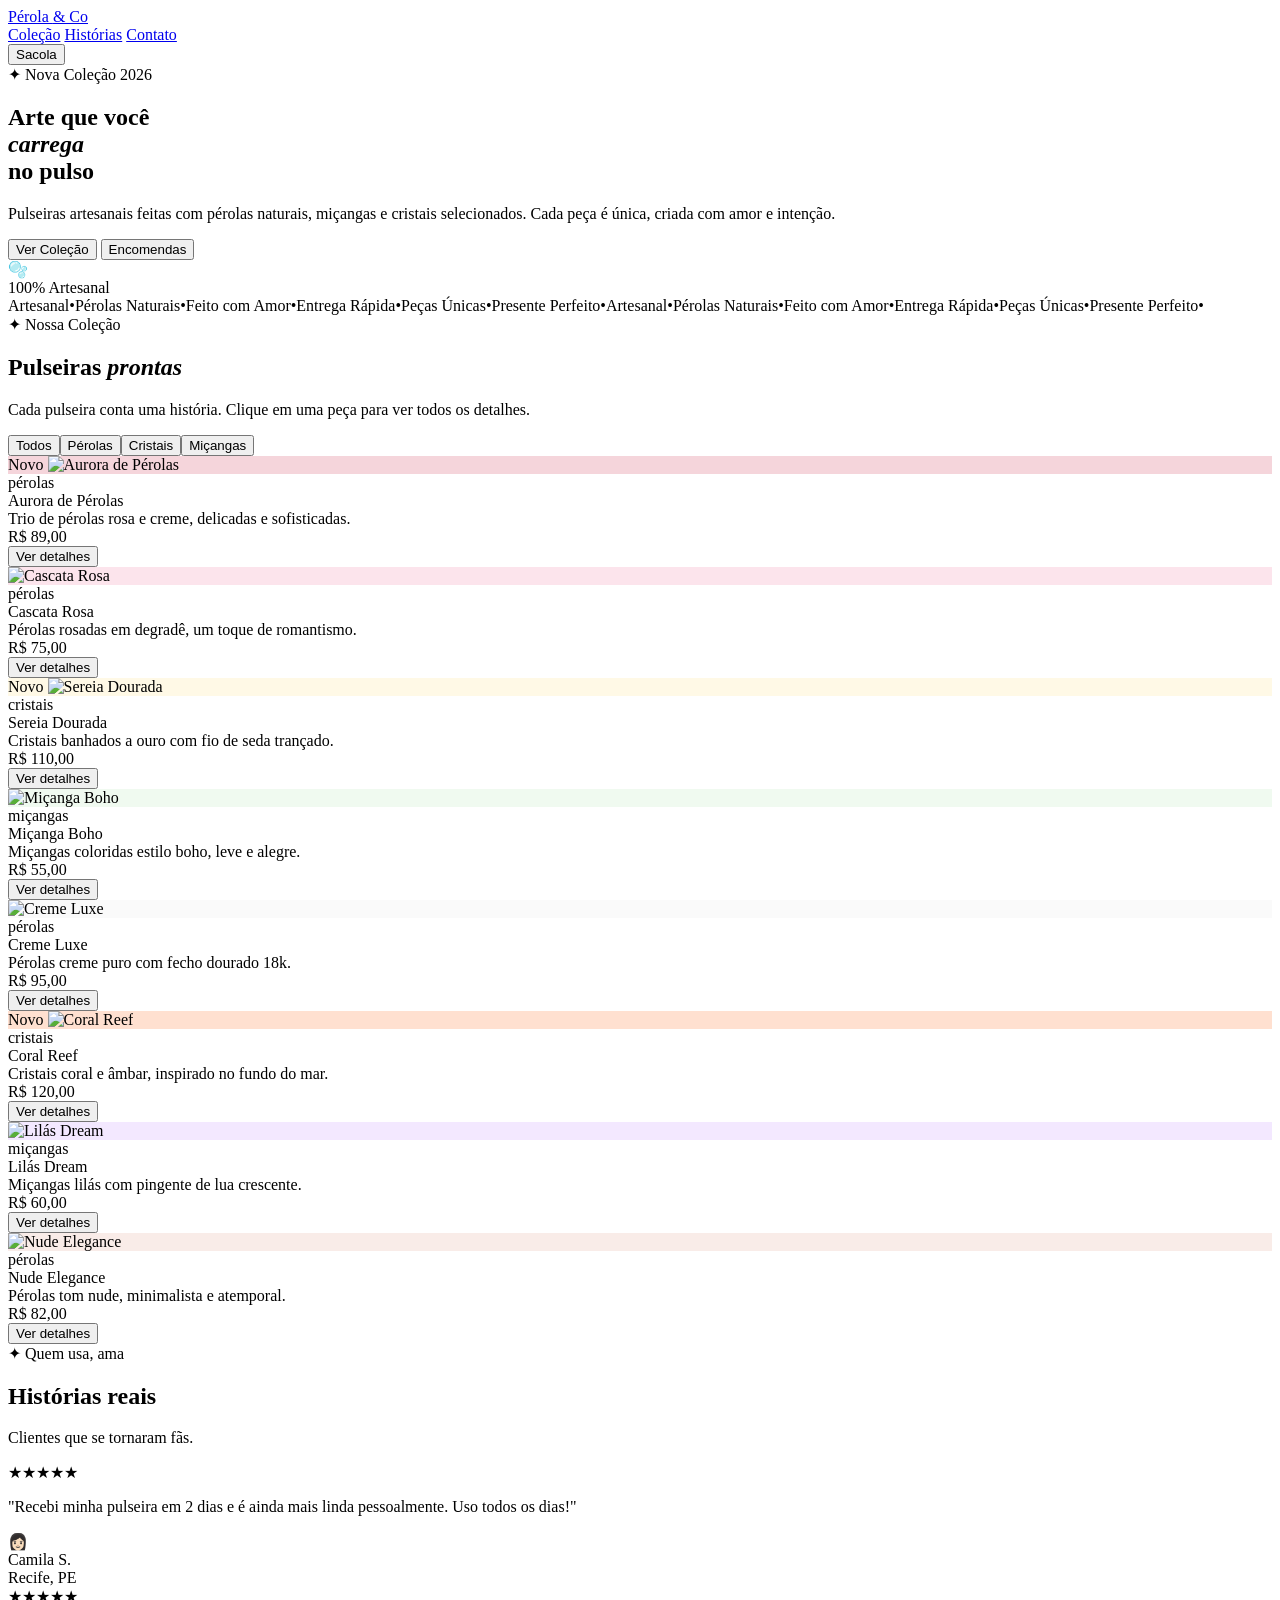
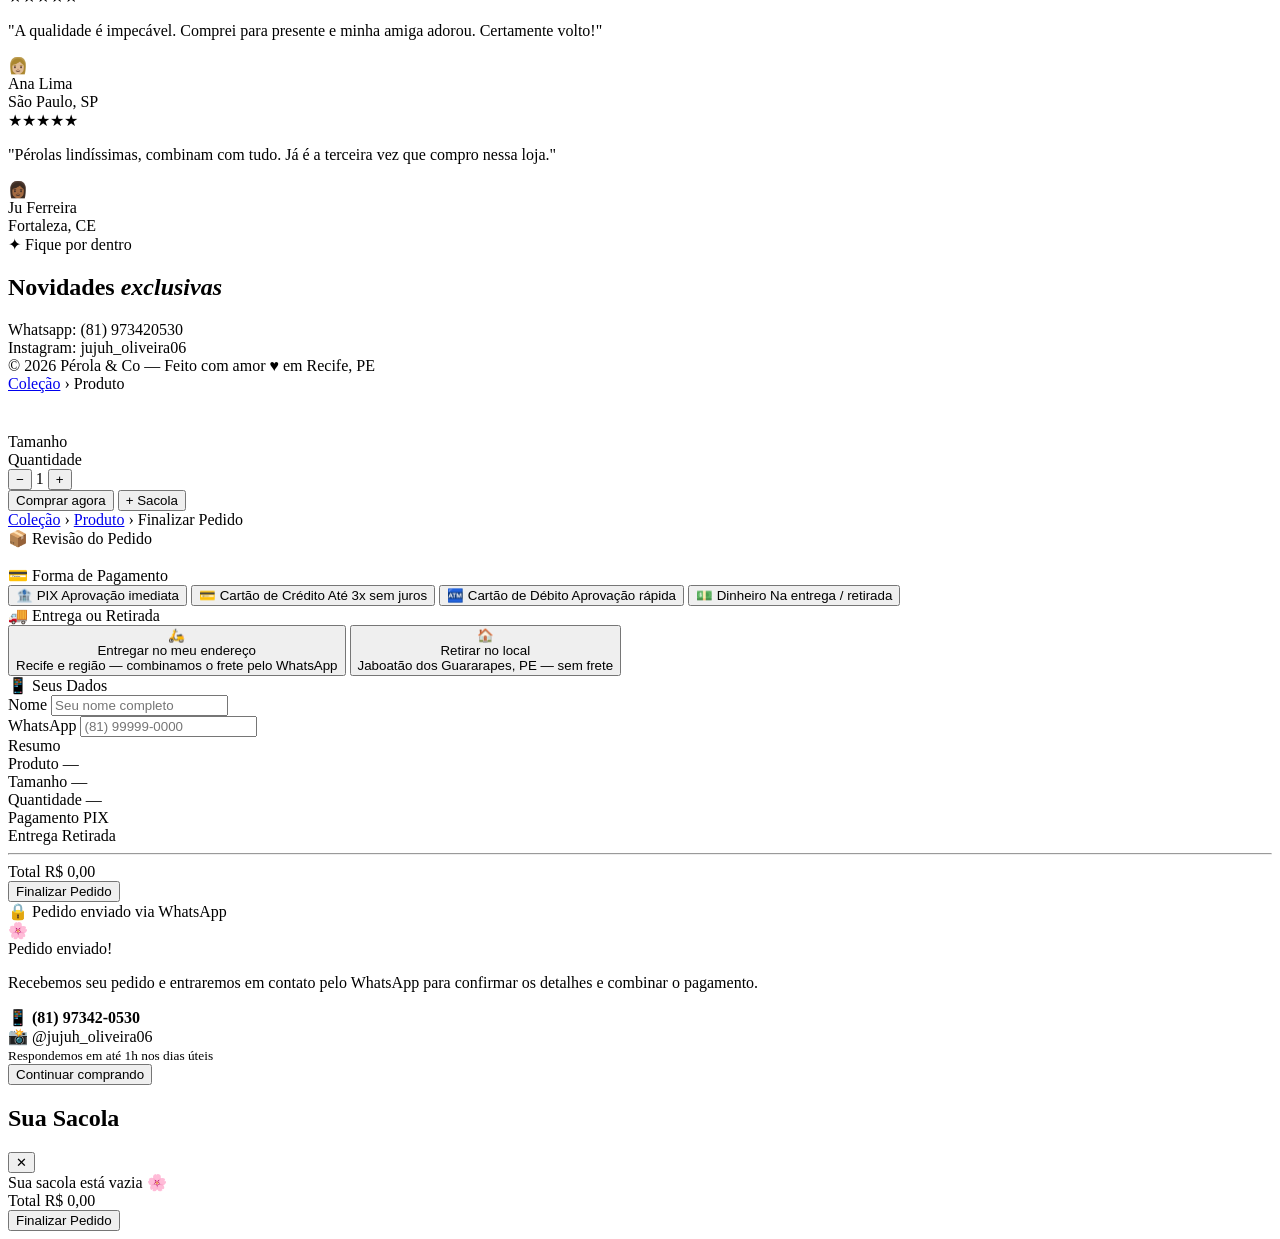
==== index.html @ 2c25b5c2 "adicioando" ====
<!DOCTYPE html>
<html lang="pt-BR">
<head>
<meta charset="UTF-8">
<meta name="viewport" content="width=device-width, initial-scale=1.0">
<title>Pérola & Co — Pulseiras Artesanais</title>
<link href="https://fonts.googleapis.com/css2?family=Cormorant+Garamond:ital,wght@0,300;0,400;0,600;1,300;1,400&family=DM+Sans:wght@300;400;500&display=swap" rel="stylesheet">
<link rel="stylesheet" href="style.css">
</head>
<body>
 
<div id="cursor"></div>
 
<!-- ── HEADER ── -->
<header id="header">
  <a class="logo" href="#" onclick="showPage('catalog')">Pérola <span>&amp; Co</span></a>
  <nav>
    <a href="#" onclick="showPage('catalog')">Coleção</a>
    <a href="#">Histórias</a>
    <a href="#">Contato</a>
  </nav>
  <button class="cart-btn" onclick="toggleCart()">
    Sacola
    <span class="cart-badge" id="cartBadge">0</span>
  </button>
</header>
 
<!-- ══════════════════════════════════════
     PÁGINA: CATÁLOGO
══════════════════════════════════════ -->
<div class="page active" id="page-catalog">
 
  <!-- HERO -->
  <section class="hero" id="inicio">
    <div class="hero-left">
      <div class="hero-tag">✦ Nova Coleção 2026</div>
      <h1>Arte que você<br><em>carrega</em><br>no pulso</h1>
      <p>Pulseiras artesanais feitas com pérolas naturais, miçangas e cristais selecionados. Cada peça é única, criada com amor e intenção.</p>
      <div class="hero-cta">
        <button class="btn-primary" onclick="scrollToSection('#produtos')">Ver Coleção</button>
        <button class="btn-ghost" onclick="scrollToSection('#contato')">Encomendas</button>
      </div>
    </div>
    <div class="hero-right">
      <div class="hero-pearl-visual">🫧</div>
      <div class="hero-badge">
        <span>100%</span>
        <span>Artesanal</span>
      </div>
    </div>
  </section>
 
  <!-- MARQUEE -->
  <div class="marquee-wrap">
    <div class="marquee" id="marqueeTrack"></div>
  </div>
 
  <!-- PRODUTOS -->
  <section id="produtos">
    <div class="section-label">✦ Nossa Coleção</div>
    <h2 class="section-title reveal">Pulseiras <em style="font-style:italic;color:var(--mauve)">prontas</em></h2>
    <p class="section-sub reveal">Cada pulseira conta uma história. Clique em uma peça para ver todos os detalhes.</p>
    <div class="filter-bar reveal" id="filterBar"></div>
    <div class="products-grid reveal" id="productsGrid"></div>
  </section>
 
  <!-- DEPOIMENTOS -->
  <section id="depoimentos">
    <div class="section-label">✦ Quem usa, ama</div>
    <h2 class="section-title reveal">Histórias reais</h2>
    <p class="section-sub reveal">Clientes que se tornaram fãs.</p>
    <div class="reviews-grid" id="reviewsGrid"></div>
  </section>
 
  <!-- CONTATO -->
  <section id="contato">
    <div class="section-label">✦ Fique por dentro</div>
    <h2 class="section-title">Novidades <em style="font-style:italic;color:var(--rose)">exclusivas</em></h2>
    <div class="section-label">Whatsapp: (81) 973420530</div>
    <div class="section-label">Instagram: jujuh_oliveira06</div>
  </section>
 
  <footer>
    © 2026 Pérola <span>&amp;</span> Co — Feito com amor <span>♥</span> em Recife, PE
  </footer>
 
</div><!-- /page-catalog -->
 
 
<!-- ══════════════════════════════════════
     PÁGINA: DETALHE DO PRODUTO
══════════════════════════════════════ -->
<div class="page" id="page-detail">
  <div class="detail-wrap">
 
    <div class="breadcrumb">
      <a href="#" onclick="showPage('catalog')">Coleção</a>
      <span>›</span>
      <span id="breadcrumbName">Produto</span>
    </div>
 
    <div class="detail-grid">
 
      <!-- Imagem -->
      <div class="detail-img-wrap">
        <span class="detail-tag-new" id="detailTagNew" style="display:none">Novo</span>
        <img id="detailImg" src="" alt="">
      </div>
 
      <!-- Informações -->
      <div class="detail-info">
        <div class="detail-category" id="detailCategory"></div>
        <h1 class="detail-name" id="detailName"></h1>
        <p class="detail-desc" id="detailDesc"></p>
        <div class="detail-price" id="detailPrice"></div>
 
        <div class="opt-label">Tamanho</div>
        <div class="size-options" id="sizeOptions"></div>
 
        <div class="opt-label">Quantidade</div>
        <div class="qty-wrap">
          <button class="qty-btn" onclick="changeQty(-1)">−</button>
          <span class="qty-val" id="qtyVal">1</span>
          <button class="qty-btn" onclick="changeQty(1)">+</button>
        </div>
 
        <div class="detail-cta">
          <button class="btn-primary" onclick="goToCheckout()">Comprar agora</button>
          <button class="btn-cart" onclick="addCurrentToCart()">+ Sacola</button>
        </div>
      </div>
 
    </div>
  </div>
</div><!-- /page-detail -->
 
 
<!-- ══════════════════════════════════════
     PÁGINA: CHECKOUT
══════════════════════════════════════ -->
<div class="page" id="page-checkout">
  <div class="checkout-wrap">
 
    <div class="breadcrumb">
      <a href="#" onclick="showPage('catalog')">Coleção</a>
      <span>›</span>
      <a href="#" onclick="showPage('detail')">Produto</a>
      <span>›</span>
      <span>Finalizar Pedido</span>
    </div>
 
    <div class="checkout-grid">
 
      <!-- ── Coluna principal ── -->
      <div>
 
        <!-- Revisão do pedido -->
        <div class="checkout-section">
          <div class="checkout-section-title">📦 Revisão do Pedido</div>
          <div class="review-product">
            <img class="review-img" id="checkoutImg" src="" alt="">
            <div class="review-details">
              <div class="review-name" id="checkoutName"></div>
              <div class="review-meta" id="checkoutMeta"></div>
            </div>
            <div class="review-price" id="checkoutPrice"></div>
          </div>
        </div>
 
        <!-- Forma de pagamento -->
        <div class="checkout-section">
          <div class="checkout-section-title">💳 Forma de Pagamento</div>
          <div class="payment-options">
            <button class="pay-btn selected" data-pay="pix" onclick="selectPay('pix')">
              <span class="pay-icon">🏦</span>
              <span class="pay-label">PIX</span>
              <span class="pay-sub">Aprovação imediata</span>
            </button>
            <button class="pay-btn" data-pay="cartao" onclick="selectPay('cartao')">
              <span class="pay-icon">💳</span>
              <span class="pay-label">Cartão de Crédito</span>
              <span class="pay-sub">Até 3x sem juros</span>
            </button>
            <button class="pay-btn" data-pay="debito" onclick="selectPay('debito')">
              <span class="pay-icon">🏧</span>
              <span class="pay-label">Cartão de Débito</span>
              <span class="pay-sub">Aprovação rápida</span>
            </button>
            <button class="pay-btn" data-pay="dinheiro" onclick="selectPay('dinheiro')">
              <span class="pay-icon">💵</span>
              <span class="pay-label">Dinheiro</span>
              <span class="pay-sub">Na entrega / retirada</span>
            </button>
          </div>
        </div>
 
        <!-- Entrega ou retirada -->
        <div class="checkout-section">
          <div class="checkout-section-title">🚚 Entrega ou Retirada</div>
          <div class="delivery-options">
            <button class="delivery-opt" data-delivery="entrega" onclick="selectDelivery('entrega')">
              <span class="delivery-icon">🛵</span>
              <div class="delivery-info">
                <div class="delivery-name">Entregar no meu endereço</div>
                <div class="delivery-sub">Recife e região — combinamos o frete pelo WhatsApp</div>
              </div>
            </button>
            <button class="delivery-opt selected" data-delivery="retirada" onclick="selectDelivery('retirada')">
              <span class="delivery-icon">🏠</span>
              <div class="delivery-info">
                <div class="delivery-name">Retirar no local</div>
                <div class="delivery-sub">Jaboatão dos Guararapes, PE — sem frete</div>
              </div>
            </button>
          </div>
 
          <!-- Campos de endereço (visíveis só quando entrega) -->
          <div id="deliveryFields" style="display:none; margin-top:24px">
            <div class="form-row">
              <div class="form-group">
                <label class="form-label">CEP</label>
                <input class="form-input" type="text" placeholder="00000-000" maxlength="9">
              </div>
              <div class="form-group">
                <label class="form-label">Bairro</label>
                <input class="form-input" type="text" placeholder="Seu bairro">
              </div>
            </div>
            <div class="form-group">
              <label class="form-label">Endereço</label>
              <input class="form-input" type="text" placeholder="Rua, número, complemento">
            </div>
          </div>
        </div>
 
        <!-- Dados pessoais -->
        <div class="checkout-section">
          <div class="checkout-section-title">📱 Seus Dados</div>
          <div class="form-row">
            <div class="form-group">
              <label class="form-label">Nome</label>
              <input class="form-input" type="text" placeholder="Seu nome completo">
            </div>
            <div class="form-group">
              <label class="form-label">WhatsApp</label>
              <input class="form-input" type="tel" placeholder="(81) 99999-0000">
            </div>
          </div>
        </div>
 
      </div><!-- /coluna principal -->
 
      <!-- ── Resumo lateral ── -->
      <div class="order-summary">
        <div class="summary-title">Resumo</div>
        <div class="summary-row">
          <span>Produto</span>
          <span id="summaryProduct">—</span>
        </div>
        <div class="summary-row">
          <span>Tamanho</span>
          <span id="summarySize">—</span>
        </div>
        <div class="summary-row">
          <span>Quantidade</span>
          <span id="summaryQty">—</span>
        </div>
        <div class="summary-row">
          <span>Pagamento</span>
          <span id="summaryPay">PIX</span>
        </div>
        <div class="summary-row">
          <span>Entrega</span>
          <span id="summaryDelivery">Retirada</span>
        </div>
        <hr class="summary-divider">
        <div class="summary-total-row">
          <span class="summary-total-label">Total</span>
          <span class="summary-total-val" id="summaryTotal">R$ 0,00</span>
        </div>
        <button class="checkout-finish-btn" onclick="finishOrder()">Finalizar Pedido</button>
        <div class="security-note">🔒 Pedido enviado via WhatsApp</div>
      </div>
 
    </div>
  </div>
</div><!-- /page-checkout -->
 
 
<!-- ══════════════════════════════════════
     PÁGINA: CONFIRMAÇÃO
══════════════════════════════════════ -->
<div class="page" id="page-confirm">
  <div class="confirm-wrap">
    <div class="confirm-card">
      <div class="confirm-icon">🌸</div>
      <div class="confirm-title">Pedido enviado!</div>
      <p class="confirm-sub">Recebemos seu pedido e entraremos em contato pelo WhatsApp para confirmar os detalhes e combinar o pagamento.</p>
      <div class="confirm-contact">
        📱 <strong>(81) 97342-0530</strong><br>
        📸 @jujuh_oliveira06<br>
        <small style="color:var(--mauve)">Respondemos em até 1h nos dias úteis</small>
      </div>
      <button class="btn-primary" onclick="showPage('catalog')">Continuar comprando</button>
    </div>
  </div>
</div><!-- /page-confirm -->
 
 
<!-- ── CART SIDEBAR ── -->
<div class="cart-overlay" id="cartOverlay" onclick="toggleCart()"></div>
<div class="cart-panel" id="cartPanel">
  <div class="cart-header">
    <h2>Sua Sacola</h2>
    <button class="cart-close" onclick="toggleCart()">✕</button>
  </div>
  <div class="cart-items" id="cartItems">
    <div class="cart-empty" id="cartEmpty">Sua sacola está vazia 🌸</div>
  </div>
  <div class="cart-footer">
    <div class="cart-total">
      <span>Total</span>
      <span class="cart-total-val" id="cartTotal">R$ 0,00</span>
    </div>
    <button class="checkout-btn-cart" onclick="cartToCheckout()">Finalizar Pedido</button>
  </div>
</div>
 
<!-- TOAST -->
<div class="toast" id="toast"></div>
 
<script src="script.js"></script>
</body>
</html>
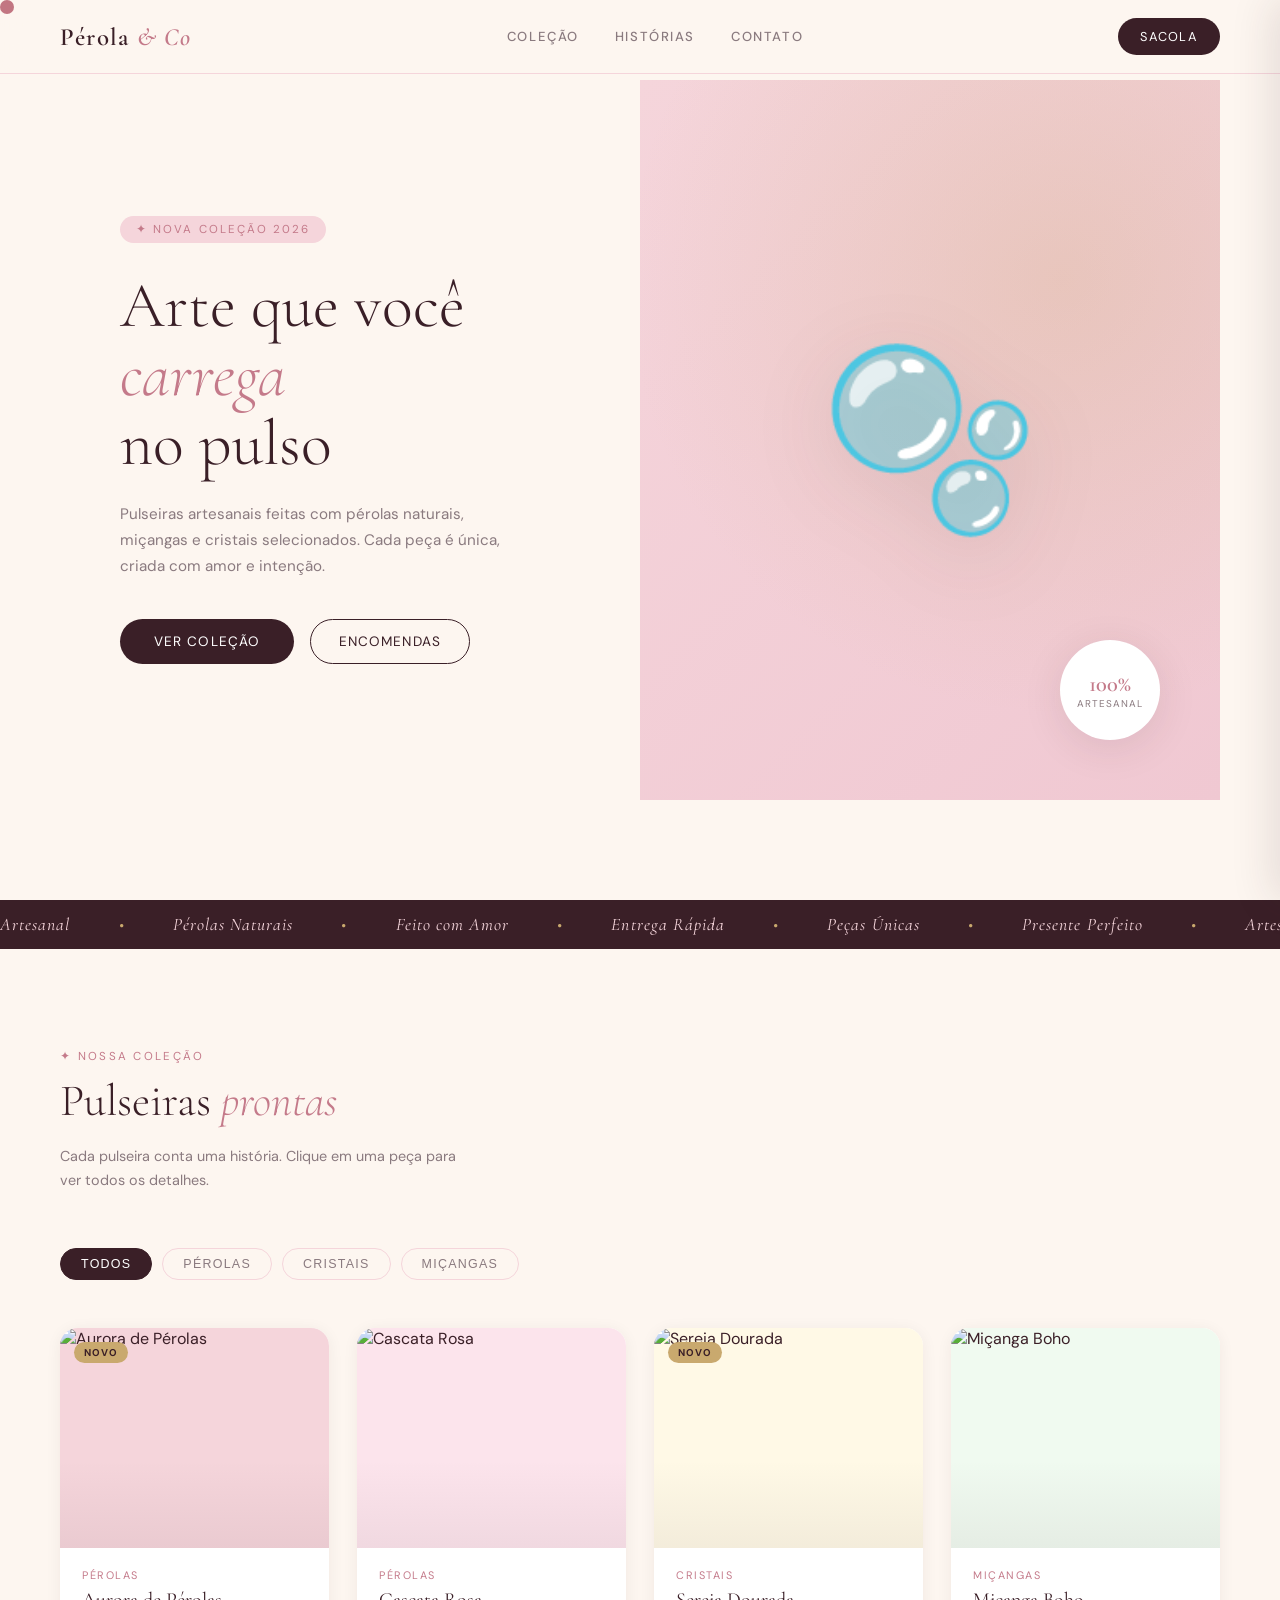
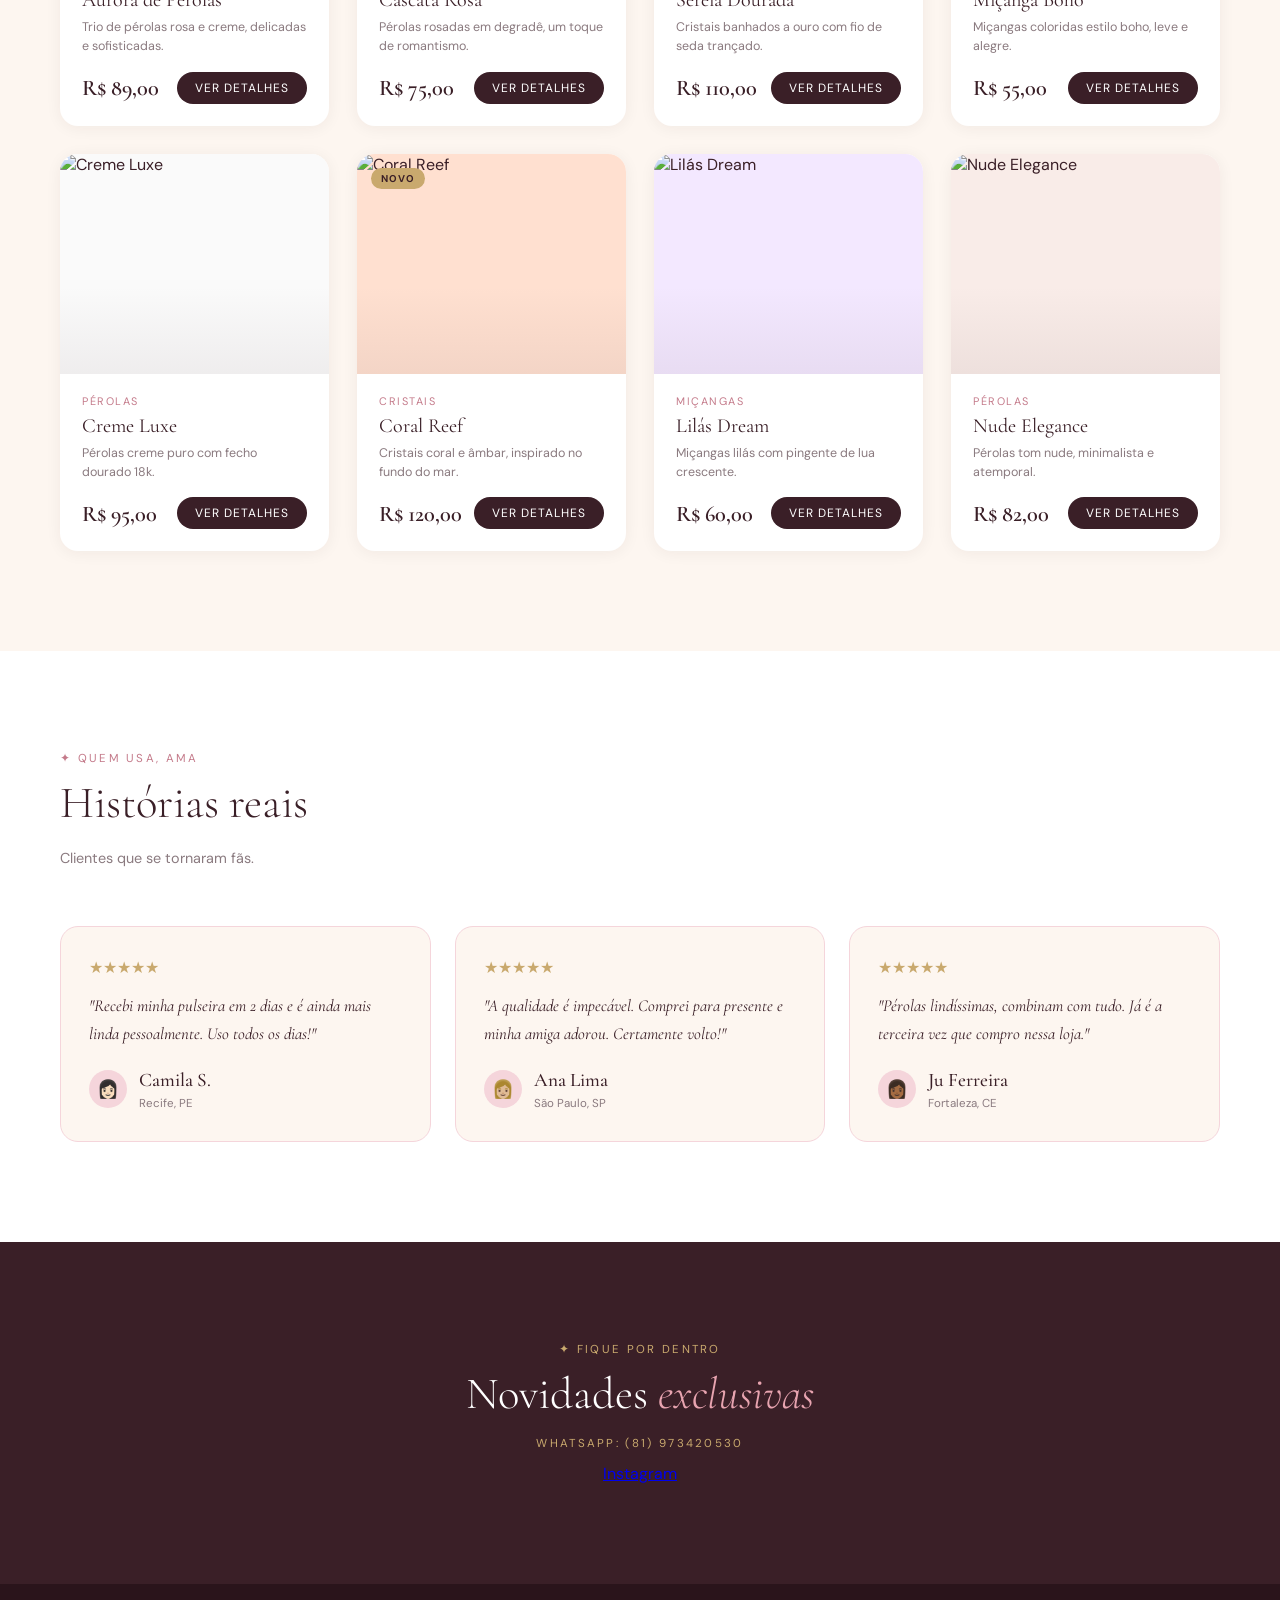
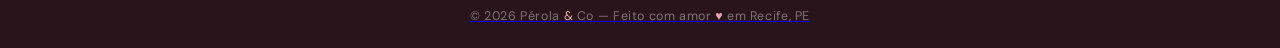
==== commit b6771c52: "adicionando.insta" ====
--- a/index.html
+++ b/index.html
@@ -11,7 +11,6 @@
  
 <div id="cursor"></div>
  
-<!-- ── HEADER ── -->
 <header id="header">
   <a class="logo" href="#" onclick="showPage('catalog')">Pérola <span>&amp; Co</span></a>
   <nav>
@@ -77,7 +76,8 @@
     <div class="section-label">✦ Fique por dentro</div>
     <h2 class="section-title">Novidades <em style="font-style:italic;color:var(--rose)">exclusivas</em></h2>
     <div class="section-label">Whatsapp: (81) 973420530</div>
-    <div class="section-label">Instagram: jujuh_oliveira06</div>
+    <a href="https://instagram.com/jujuh_oliveira06" target="_blank">
+      Instagram
   </section>
  
   <footer>
--- a/style.css
+++ b/style.css
@@ -0,0 +1,1139 @@
+/* ══════════════════════════════════════
+   PÉROLA & CO — style.css
+   Inclui: reset, variáveis, header, hero,
+   catálogo, detalhe, checkout, confirmação,
+   carrinho, toast, reveal, responsivo.
+══════════════════════════════════════ */
+ 
+/* ── RESET & VARIÁVEIS ── */
+*, *::before, *::after {
+  box-sizing: border-box;
+  margin: 0;
+  padding: 0;
+}
+ 
+:root {
+  --rose:   #e8a4b0;
+  --blush:  #f5d5db;
+  --cream:  #fdf6f0;
+  --mauve:  #c47a8a;
+  --deep:   #3a1f27;
+  --gold:   #c9a96e;
+  --white:  #fff;
+  --gray:   #8a7a7f;
+  --shadow: 0 8px 40px rgba(58,31,39,.10);
+  --r:      18px;
+}
+ 
+html { scroll-behavior: smooth; }
+ 
+body {
+  font-family: 'DM Sans', sans-serif;
+  background: var(--cream);
+  color: var(--deep);
+  overflow-x: hidden;
+  cursor: none;
+}
+ 
+/* ── CURSOR ── */
+#cursor {
+  width: 14px;
+  height: 14px;
+  border-radius: 50%;
+  background: var(--mauve);
+  position: fixed;
+  top: 0; left: 0;
+  pointer-events: none;
+  z-index: 9999;
+  transition: transform .15s ease, background .2s;
+  mix-blend-mode: multiply;
+}
+#cursor.big { transform: scale(3.5); background: var(--rose); }
+ 
+ 
+/* ════════════════════════════════
+   HEADER / NAV
+════════════════════════════════ */
+header {
+  position: fixed;
+  top: 0; left: 0; right: 0;
+  z-index: 100;
+  display: flex;
+  align-items: center;
+  justify-content: space-between;
+  padding: 18px 60px;
+  background: rgba(253,246,240,.88);
+  backdrop-filter: blur(14px);
+  border-bottom: 1px solid var(--blush);
+  transition: box-shadow .3s;
+}
+header.scrolled { box-shadow: var(--shadow); }
+ 
+.logo {
+  font-family: 'Cormorant Garamond', serif;
+  font-size: 1.55rem;
+  font-weight: 600;
+  letter-spacing: .05em;
+  color: var(--deep);
+  text-decoration: none;
+  cursor: none;
+}
+.logo span { color: var(--mauve); font-style: italic; }
+ 
+nav { display: flex; gap: 36px; }
+nav a {
+  text-decoration: none;
+  font-size: .82rem;
+  font-weight: 500;
+  letter-spacing: .12em;
+  text-transform: uppercase;
+  color: var(--gray);
+  transition: color .2s;
+  cursor: none;
+}
+nav a:hover { color: var(--mauve); }
+ 
+.cart-btn {
+  position: relative;
+  background: var(--deep);
+  color: var(--white);
+  border: none;
+  padding: 10px 22px;
+  border-radius: 50px;
+  font-family: 'DM Sans', sans-serif;
+  font-size: .8rem;
+  letter-spacing: .1em;
+  text-transform: uppercase;
+  cursor: none;
+  transition: background .2s, transform .15s;
+}
+.cart-btn:hover { background: var(--mauve); transform: translateY(-1px); }
+ 
+.cart-badge {
+  position: absolute;
+  top: -6px; right: -6px;
+  background: var(--gold);
+  color: var(--deep);
+  font-size: .65rem;
+  font-weight: 700;
+  width: 18px; height: 18px;
+  border-radius: 50%;
+  display: none;
+  align-items: center;
+  justify-content: center;
+}
+ 
+ 
+/* ════════════════════════════════
+   SISTEMA DE PÁGINAS
+════════════════════════════════ */
+.page { display: none; animation: fadeInPage .4s ease; }
+.page.active { display: block; }
+ 
+@keyframes fadeInPage {
+  from { opacity: 0; transform: translateY(16px); }
+  to   { opacity: 1; transform: none; }
+}
+ 
+ 
+/* ════════════════════════════════
+   UTILITÁRIOS COMUNS
+════════════════════════════════ */
+section { padding: 100px 60px; }
+ 
+.section-label {
+  font-size: .72rem;
+  letter-spacing: .2em;
+  text-transform: uppercase;
+  color: var(--mauve);
+  margin-bottom: 12px;
+}
+.section-title {
+  font-family: 'Cormorant Garamond', serif;
+  font-size: clamp(2rem, 3.5vw, 3rem);
+  font-weight: 300;
+  line-height: 1.15;
+  color: var(--deep);
+  margin-bottom: 16px;
+}
+.section-sub {
+  font-size: .9rem;
+  color: var(--gray);
+  line-height: 1.7;
+  max-width: 420px;
+  margin-bottom: 56px;
+}
+ 
+.btn-primary {
+  background: var(--deep);
+  color: var(--white);
+  border: none;
+  padding: 14px 34px;
+  border-radius: 50px;
+  font-family: 'DM Sans', sans-serif;
+  font-size: .85rem;
+  letter-spacing: .08em;
+  text-transform: uppercase;
+  cursor: none;
+  transition: background .2s, transform .15s;
+}
+.btn-primary:hover { background: var(--mauve); transform: translateY(-2px); }
+ 
+.btn-ghost {
+  background: transparent;
+  color: var(--deep);
+  border: 1.5px solid var(--deep);
+  padding: 13px 28px;
+  border-radius: 50px;
+  font-family: 'DM Sans', sans-serif;
+  font-size: .85rem;
+  letter-spacing: .08em;
+  text-transform: uppercase;
+  cursor: none;
+  transition: border-color .2s, color .2s, transform .15s;
+}
+.btn-ghost:hover { border-color: var(--mauve); color: var(--mauve); transform: translateY(-2px); }
+ 
+.breadcrumb {
+  display: flex;
+  align-items: center;
+  gap: 8px;
+  margin-bottom: 40px;
+  font-size: .78rem;
+  color: var(--gray);
+}
+.breadcrumb a {
+  color: var(--mauve);
+  text-decoration: none;
+  cursor: none;
+}
+.breadcrumb a:hover { text-decoration: underline; }
+ 
+ 
+/* ════════════════════════════════
+   HERO
+════════════════════════════════ */
+.hero {
+  min-height: 100vh;
+  display: grid;
+  grid-template-columns: 1fr 1fr;
+  padding-top: 80px;
+}
+.hero-left {
+  display: flex;
+  flex-direction: column;
+  justify-content: center;
+  padding: 80px 60px;
+}
+.hero-tag {
+  display: inline-block;
+  font-size: .72rem;
+  letter-spacing: .18em;
+  text-transform: uppercase;
+  color: var(--mauve);
+  background: var(--blush);
+  padding: 6px 16px;
+  border-radius: 50px;
+  margin-bottom: 28px;
+  width: fit-content;
+}
+.hero h1 {
+  font-family: 'Cormorant Garamond', serif;
+  font-size: clamp(2.8rem, 5vw, 4.8rem);
+  font-weight: 300;
+  line-height: 1.08;
+  color: var(--deep);
+  margin-bottom: 24px;
+}
+.hero h1 em { font-style: italic; color: var(--mauve); }
+.hero p {
+  font-size: .95rem;
+  line-height: 1.7;
+  color: var(--gray);
+  max-width: 380px;
+  margin-bottom: 40px;
+}
+.hero-cta { display: flex; gap: 16px; align-items: center; }
+ 
+.hero-right {
+  background: linear-gradient(135deg, var(--blush) 0%, #f0c8d2 100%);
+  display: flex;
+  align-items: center;
+  justify-content: center;
+  position: relative;
+  overflow: hidden;
+}
+.hero-right::before {
+  content: '';
+  position: absolute; inset: -40px;
+  background: radial-gradient(circle at 70% 30%, rgba(201,169,110,.25) 0%, transparent 60%);
+}
+.hero-pearl-visual {
+  font-size: 11rem;
+  animation: floatPearl 4s ease-in-out infinite;
+  filter: drop-shadow(0 20px 40px rgba(58,31,39,.15));
+  z-index: 1;
+}
+@keyframes floatPearl {
+  0%, 100% { transform: translateY(0) rotate(-3deg); }
+  50%       { transform: translateY(-18px) rotate(3deg); }
+}
+.hero-badge {
+  position: absolute;
+  bottom: 60px; right: 60px;
+  background: var(--white);
+  border-radius: 50%;
+  width: 100px; height: 100px;
+  display: flex;
+  flex-direction: column;
+  align-items: center;
+  justify-content: center;
+  box-shadow: var(--shadow);
+  animation: spin 12s linear infinite;
+}
+.hero-badge span:first-child {
+  font-family: 'Cormorant Garamond', serif;
+  font-size: 1.4rem;
+  font-weight: 600;
+  color: var(--mauve);
+}
+.hero-badge span:last-child {
+  font-size: .62rem;
+  letter-spacing: .1em;
+  text-transform: uppercase;
+  color: var(--gray);
+}
+@keyframes spin {
+  from { transform: rotate(0deg); }
+  to   { transform: rotate(360deg); }
+}
+ 
+ 
+/* ════════════════════════════════
+   MARQUEE
+════════════════════════════════ */
+.marquee-wrap {
+  overflow: hidden;
+  background: var(--deep);
+  padding: 14px 0;
+}
+.marquee {
+  display: flex;
+  gap: 48px;
+  white-space: nowrap;
+  animation: marqueeScroll 18s linear infinite;
+}
+.marquee span {
+  font-family: 'Cormorant Garamond', serif;
+  font-size: 1.1rem;
+  font-style: italic;
+  color: var(--blush);
+  letter-spacing: .06em;
+  flex-shrink: 0;
+}
+.marquee span.dot { color: var(--gold); font-style: normal; }
+@keyframes marqueeScroll {
+  from { transform: translateX(0); }
+  to   { transform: translateX(-50%); }
+}
+ 
+ 
+/* ════════════════════════════════
+   CATÁLOGO — FILTROS & GRID
+════════════════════════════════ */
+.filter-bar {
+  display: flex;
+  gap: 10px;
+  margin-bottom: 48px;
+  flex-wrap: wrap;
+}
+.filter-btn {
+  padding: 8px 20px;
+  border-radius: 50px;
+  border: 1.5px solid var(--blush);
+  background: transparent;
+  font-size: .78rem;
+  letter-spacing: .1em;
+  text-transform: uppercase;
+  color: var(--gray);
+  cursor: none;
+  transition: all .2s;
+}
+.filter-btn:hover,
+.filter-btn.active {
+  background: var(--deep);
+  border-color: var(--deep);
+  color: var(--white);
+}
+ 
+.products-grid {
+  display: grid;
+  grid-template-columns: repeat(auto-fill, minmax(260px, 1fr));
+  gap: 28px;
+}
+.product-card {
+  background: var(--white);
+  border-radius: var(--r);
+  overflow: hidden;
+  box-shadow: 0 2px 16px rgba(58,31,39,.06);
+  transition: box-shadow .3s, transform .3s;
+  cursor: none;
+}
+.product-card:hover { box-shadow: var(--shadow); transform: translateY(-6px); }
+ 
+.product-img {
+  height: 220px;
+  display: flex;
+  align-items: center;
+  justify-content: center;
+  position: relative;
+  overflow: hidden;
+}
+.product-img img {
+  width: 100%; height: 100%;
+  object-fit: cover;
+  transition: transform .4s ease;
+}
+.product-card:hover .product-img img { transform: scale(1.06); }
+.product-img::after {
+  content: '';
+  position: absolute; inset: 0;
+  background: linear-gradient(180deg, transparent 60%, rgba(58,31,39,.06));
+  pointer-events: none;
+}
+.product-tag-new {
+  position: absolute;
+  top: 14px; left: 14px;
+  z-index: 2;
+  background: var(--gold);
+  color: var(--deep);
+  font-size: .62rem;
+  font-weight: 700;
+  letter-spacing: .1em;
+  text-transform: uppercase;
+  padding: 4px 10px;
+  border-radius: 50px;
+}
+.product-info { padding: 20px 22px 22px; }
+.product-category {
+  font-size: .68rem;
+  letter-spacing: .14em;
+  text-transform: uppercase;
+  color: var(--mauve);
+  margin-bottom: 6px;
+}
+.product-name {
+  font-family: 'Cormorant Garamond', serif;
+  font-size: 1.25rem;
+  font-weight: 400;
+  color: var(--deep);
+  margin-bottom: 6px;
+}
+.product-desc {
+  font-size: .78rem;
+  color: var(--gray);
+  line-height: 1.5;
+  margin-bottom: 16px;
+}
+.product-footer {
+  display: flex;
+  align-items: center;
+  justify-content: space-between;
+}
+.product-price {
+  font-family: 'Cormorant Garamond', serif;
+  font-size: 1.4rem;
+  font-weight: 600;
+  color: var(--deep);
+}
+.view-btn {
+  background: var(--deep);
+  color: var(--white);
+  border: none;
+  padding: 8px 18px;
+  border-radius: 50px;
+  font-family: 'DM Sans', sans-serif;
+  font-size: .75rem;
+  letter-spacing: .08em;
+  text-transform: uppercase;
+  cursor: none;
+  transition: background .2s, transform .15s;
+}
+.view-btn:hover { background: var(--mauve); transform: translateY(-2px); }
+ 
+ 
+/* ════════════════════════════════
+   DEPOIMENTOS
+════════════════════════════════ */
+#depoimentos { background: var(--white); }
+ 
+.reviews-grid {
+  display: grid;
+  grid-template-columns: repeat(3, 1fr);
+  gap: 24px;
+}
+.review-card {
+  background: var(--cream);
+  border-radius: var(--r);
+  padding: 30px 28px;
+  border: 1px solid var(--blush);
+  transition: transform .2s;
+}
+.review-card:hover { transform: translateY(-4px); }
+.stars { color: var(--gold); font-size: 1rem; margin-bottom: 14px; }
+.review-text {
+  font-family: 'Cormorant Garamond', serif;
+  font-size: 1.05rem;
+  font-style: italic;
+  line-height: 1.65;
+  color: var(--deep);
+  margin-bottom: 20px;
+}
+.review-author { display: flex; align-items: center; gap: 12px; }
+.review-avatar {
+  width: 38px; height: 38px;
+  border-radius: 50%;
+  background: var(--blush);
+  display: flex;
+  align-items: center;
+  justify-content: center;
+  font-size: 1.1rem;
+}
+.review-name { font-size: .82rem; font-weight: 500; color: var(--deep); }
+.review-loc  { font-size: .72rem; color: var(--gray); }
+ 
+ 
+/* ════════════════════════════════
+   CONTATO / NEWSLETTER
+════════════════════════════════ */
+#contato {
+  background: var(--deep);
+  text-align: center;
+}
+#contato .section-label { color: var(--gold); }
+#contato .section-title { color: var(--white); max-width: 500px; margin: 0 auto 16px; }
+#contato .section-sub   { color: rgba(255,255,255,.55); margin: 0 auto 44px; }
+ 
+ 
+/* ════════════════════════════════
+   FOOTER
+════════════════════════════════ */
+footer {
+  background: #2a141b;
+  color: rgba(255,255,255,.4);
+  text-align: center;
+  padding: 24px 60px;
+  font-size: .78rem;
+  letter-spacing: .05em;
+}
+footer span { color: var(--rose); }
+ 
+ 
+/* ════════════════════════════════
+   PÁGINA: DETALHE DO PRODUTO
+════════════════════════════════ */
+.detail-wrap { padding: 120px 60px 100px; }
+ 
+.detail-grid {
+  display: grid;
+  grid-template-columns: 1fr 1fr;
+  gap: 64px;
+  align-items: start;
+}
+ 
+.detail-img-wrap {
+  position: relative;
+  border-radius: var(--r);
+  overflow: hidden;
+  aspect-ratio: 1;
+  background: var(--blush);
+}
+.detail-img-wrap img {
+  width: 100%; height: 100%;
+  object-fit: cover;
+}
+.detail-tag-new {
+  position: absolute;
+  top: 20px; left: 20px;
+  background: var(--gold);
+  color: var(--deep);
+  font-size: .62rem;
+  font-weight: 700;
+  letter-spacing: .1em;
+  text-transform: uppercase;
+  padding: 6px 14px;
+  border-radius: 50px;
+  z-index: 2;
+}
+ 
+.detail-category {
+  font-size: .7rem;
+  letter-spacing: .2em;
+  text-transform: uppercase;
+  color: var(--mauve);
+  margin-bottom: 10px;
+}
+.detail-name {
+  font-family: 'Cormorant Garamond', serif;
+  font-size: clamp(2rem, 3vw, 2.8rem);
+  font-weight: 300;
+  line-height: 1.1;
+  color: var(--deep);
+  margin-bottom: 20px;
+}
+.detail-desc {
+  font-size: .92rem;
+  color: var(--gray);
+  line-height: 1.8;
+  margin-bottom: 32px;
+}
+.detail-price {
+  font-family: 'Cormorant Garamond', serif;
+  font-size: 2.2rem;
+  font-weight: 600;
+  color: var(--deep);
+  margin-bottom: 32px;
+}
+ 
+/* Tamanho */
+.opt-label {
+  font-size: .72rem;
+  letter-spacing: .15em;
+  text-transform: uppercase;
+  color: var(--gray);
+  margin-bottom: 12px;
+}
+.size-options { display: flex; gap: 10px; margin-bottom: 28px; }
+.size-btn {
+  width: 52px; height: 52px;
+  border-radius: 50%;
+  border: 1.5px solid var(--blush);
+  background: var(--white);
+  font-size: .85rem;
+  font-weight: 500;
+  color: var(--deep);
+  cursor: none;
+  transition: all .2s;
+  display: flex;
+  flex-direction: column;
+  align-items: center;
+  justify-content: center;
+  gap: 1px;
+}
+.size-btn .cm { font-size: .6rem; color: var(--gray); }
+.size-btn:hover { border-color: var(--mauve); color: var(--mauve); }
+.size-btn.selected {
+  background: var(--deep);
+  border-color: var(--deep);
+  color: var(--white);
+}
+.size-btn.selected .cm { color: rgba(255,255,255,.6); }
+ 
+/* Quantidade */
+.qty-wrap {
+  display: flex;
+  align-items: center;
+  margin-bottom: 32px;
+  border: 1.5px solid var(--blush);
+  border-radius: 50px;
+  width: fit-content;
+  overflow: hidden;
+}
+.qty-btn {
+  width: 44px; height: 44px;
+  background: transparent;
+  border: none;
+  font-size: 1.2rem;
+  color: var(--deep);
+  cursor: none;
+  transition: background .15s;
+  display: flex;
+  align-items: center;
+  justify-content: center;
+}
+.qty-btn:hover { background: var(--blush); }
+.qty-val {
+  width: 44px;
+  text-align: center;
+  font-size: 1rem;
+  font-weight: 500;
+  color: var(--deep);
+}
+ 
+/* CTAs do detalhe */
+.detail-cta { display: flex; gap: 14px; align-items: center; }
+.btn-cart {
+  background: transparent;
+  color: var(--deep);
+  border: 1.5px solid var(--deep);
+  padding: 15px 28px;
+  border-radius: 50px;
+  font-family: 'DM Sans', sans-serif;
+  font-size: .85rem;
+  letter-spacing: .08em;
+  text-transform: uppercase;
+  cursor: none;
+  transition: all .2s;
+}
+.btn-cart:hover { border-color: var(--mauve); color: var(--mauve); }
+ 
+ 
+/* ════════════════════════════════
+   PÁGINA: CHECKOUT
+════════════════════════════════ */
+.checkout-wrap { padding: 120px 60px 100px; }
+ 
+.checkout-grid {
+  display: grid;
+  grid-template-columns: 1fr 380px;
+  gap: 48px;
+  align-items: start;
+}
+ 
+/* Seções do formulário */
+.checkout-section {
+  background: var(--white);
+  border-radius: var(--r);
+  padding: 32px;
+  margin-bottom: 24px;
+  box-shadow: 0 2px 16px rgba(58,31,39,.06);
+}
+.checkout-section-title {
+  font-family: 'Cormorant Garamond', serif;
+  font-size: 1.4rem;
+  font-weight: 400;
+  color: var(--deep);
+  margin-bottom: 24px;
+  padding-bottom: 16px;
+  border-bottom: 1px solid var(--blush);
+}
+ 
+/* Revisão do produto */
+.review-product {
+  display: flex;
+  gap: 20px;
+  align-items: center;
+}
+.review-img {
+  width: 80px; height: 80px;
+  border-radius: 12px;
+  object-fit: cover;
+  flex-shrink: 0;
+}
+.review-name {
+  font-family: 'Cormorant Garamond', serif;
+  font-size: 1.2rem;
+  color: var(--deep);
+  margin-bottom: 4px;
+}
+.review-meta { font-size: .8rem; color: var(--gray); line-height: 1.7; }
+.review-price {
+  font-family: 'Cormorant Garamond', serif;
+  font-size: 1.4rem;
+  font-weight: 600;
+  color: var(--deep);
+  margin-left: auto;
+  white-space: nowrap;
+}
+ 
+/* Opções de pagamento */
+.payment-options {
+  display: grid;
+  grid-template-columns: 1fr 1fr;
+  gap: 12px;
+}
+.pay-btn {
+  border: 1.5px solid var(--blush);
+  background: var(--white);
+  border-radius: 14px;
+  padding: 18px 16px;
+  cursor: none;
+  transition: all .2s;
+  display: flex;
+  flex-direction: column;
+  align-items: center;
+  gap: 8px;
+  position: relative;
+}
+.pay-btn:hover { border-color: var(--mauve); }
+.pay-btn.selected {
+  border-color: var(--mauve);
+  background: rgba(196,122,138,.06);
+}
+.pay-btn.selected::after {
+  content: '✓';
+  position: absolute;
+  top: 10px; right: 12px;
+  font-size: .7rem;
+  font-weight: 700;
+  color: var(--mauve);
+}
+.pay-icon  { font-size: 1.8rem; }
+.pay-label { font-size: .78rem; font-weight: 500; color: var(--deep); letter-spacing: .04em; }
+.pay-sub   { font-size: .68rem; color: var(--gray); }
+ 
+/* Opções de entrega */
+.delivery-options { display: flex; flex-direction: column; gap: 12px; }
+.delivery-opt {
+  border: 1.5px solid var(--blush);
+  background: var(--white);
+  border-radius: 14px;
+  padding: 18px 20px;
+  cursor: none;
+  transition: all .2s;
+  display: flex;
+  align-items: center;
+  gap: 16px;
+  text-align: left;
+}
+.delivery-opt:hover { border-color: var(--mauve); }
+.delivery-opt.selected {
+  border-color: var(--mauve);
+  background: rgba(196,122,138,.06);
+}
+.delivery-icon { font-size: 1.6rem; flex-shrink: 0; }
+.delivery-name { font-size: .9rem; font-weight: 500; color: var(--deep); }
+.delivery-sub  { font-size: .75rem; color: var(--gray); margin-top: 2px; }
+ 
+/* Campos de formulário */
+.form-group   { margin-bottom: 18px; }
+.form-label   {
+  font-size: .72rem;
+  letter-spacing: .15em;
+  text-transform: uppercase;
+  color: var(--gray);
+  margin-bottom: 8px;
+  display: block;
+}
+.form-input {
+  width: 100%;
+  padding: 13px 18px;
+  border-radius: 50px;
+  border: 1.5px solid var(--blush);
+  background: var(--white);
+  font-family: 'DM Sans', sans-serif;
+  font-size: .88rem;
+  color: var(--deep);
+  outline: none;
+  transition: border-color .2s;
+  cursor: none;
+}
+.form-input:focus { border-color: var(--mauve); }
+.form-row {
+  display: grid;
+  grid-template-columns: 1fr 1fr;
+  gap: 12px;
+}
+ 
+/* Resumo lateral */
+.order-summary {
+  background: var(--deep);
+  border-radius: var(--r);
+  padding: 32px;
+  position: sticky;
+  top: 100px;
+}
+.summary-title {
+  font-family: 'Cormorant Garamond', serif;
+  font-size: 1.3rem;
+  font-weight: 400;
+  color: var(--white);
+  margin-bottom: 24px;
+  padding-bottom: 16px;
+  border-bottom: 1px solid rgba(255,255,255,.12);
+}
+.summary-row {
+  display: flex;
+  justify-content: space-between;
+  align-items: center;
+  margin-bottom: 14px;
+  font-size: .85rem;
+}
+.summary-row span:first-child { color: rgba(255,255,255,.55); }
+.summary-row span:last-child  { color: var(--white); font-weight: 500; }
+.summary-divider {
+  border: none;
+  border-top: 1px solid rgba(255,255,255,.12);
+  margin: 18px 0;
+}
+.summary-total-row {
+  display: flex;
+  justify-content: space-between;
+  align-items: baseline;
+}
+.summary-total-label {
+  font-size: .75rem;
+  letter-spacing: .12em;
+  text-transform: uppercase;
+  color: rgba(255,255,255,.5);
+}
+.summary-total-val {
+  font-family: 'Cormorant Garamond', serif;
+  font-size: 2rem;
+  font-weight: 600;
+  color: var(--white);
+}
+.checkout-finish-btn {
+  width: 100%;
+  margin-top: 28px;
+  padding: 16px;
+  border-radius: 50px;
+  background: var(--rose);
+  color: var(--deep);
+  border: none;
+  font-family: 'DM Sans', sans-serif;
+  font-size: .85rem;
+  letter-spacing: .1em;
+  text-transform: uppercase;
+  font-weight: 700;
+  cursor: none;
+  transition: background .2s, transform .15s;
+}
+.checkout-finish-btn:hover { background: var(--gold); transform: translateY(-2px); }
+.security-note {
+  text-align: center;
+  margin-top: 16px;
+  font-size: .72rem;
+  color: rgba(255,255,255,.35);
+  letter-spacing: .05em;
+}
+ 
+ 
+/* ════════════════════════════════
+   PÁGINA: CONFIRMAÇÃO
+════════════════════════════════ */
+.confirm-wrap {
+  min-height: 80vh;
+  display: flex;
+  align-items: center;
+  justify-content: center;
+  padding: 120px 60px;
+}
+.confirm-card {
+  background: var(--white);
+  border-radius: var(--r);
+  padding: 64px;
+  text-align: center;
+  max-width: 500px;
+  box-shadow: var(--shadow);
+}
+.confirm-icon {
+  font-size: 4rem;
+  margin-bottom: 24px;
+  animation: popIn .5s cubic-bezier(.34,1.56,.64,1);
+}
+@keyframes popIn {
+  from { transform: scale(0); opacity: 0; }
+  to   { transform: scale(1); opacity: 1; }
+}
+.confirm-title {
+  font-family: 'Cormorant Garamond', serif;
+  font-size: 2.2rem;
+  font-weight: 300;
+  color: var(--deep);
+  margin-bottom: 16px;
+}
+.confirm-sub {
+  font-size: .9rem;
+  color: var(--gray);
+  line-height: 1.7;
+  margin-bottom: 32px;
+}
+.confirm-contact {
+  background: var(--blush);
+  border-radius: 14px;
+  padding: 20px;
+  margin-bottom: 32px;
+  font-size: .85rem;
+  color: var(--deep);
+  line-height: 1.8;
+}
+ 
+ 
+/* ════════════════════════════════
+   CART SIDEBAR
+════════════════════════════════ */
+.cart-overlay {
+  position: fixed; inset: 0;
+  background: rgba(58,31,39,.35);
+  z-index: 200;
+  opacity: 0;
+  pointer-events: none;
+  transition: opacity .3s;
+}
+.cart-overlay.open { opacity: 1; pointer-events: all; }
+ 
+.cart-panel {
+  position: fixed;
+  top: 0; right: 0; bottom: 0;
+  width: 380px;
+  background: var(--cream);
+  z-index: 201;
+  transform: translateX(100%);
+  transition: transform .35s cubic-bezier(.4,0,.2,1);
+  display: flex;
+  flex-direction: column;
+  box-shadow: -8px 0 40px rgba(58,31,39,.12);
+}
+.cart-panel.open { transform: translateX(0); }
+ 
+.cart-header {
+  display: flex;
+  align-items: center;
+  justify-content: space-between;
+  padding: 28px 28px 20px;
+  border-bottom: 1px solid var(--blush);
+}
+.cart-header h2 {
+  font-family: 'Cormorant Garamond', serif;
+  font-size: 1.5rem;
+  font-weight: 400;
+}
+.cart-close {
+  background: none;
+  border: none;
+  font-size: 1.5rem;
+  color: var(--gray);
+  cursor: none;
+  line-height: 1;
+  transition: color .2s;
+}
+.cart-close:hover { color: var(--deep); }
+ 
+.cart-items { flex: 1; overflow-y: auto; padding: 20px 28px; }
+.cart-empty {
+  text-align: center;
+  padding: 60px 0;
+  color: var(--gray);
+  font-style: italic;
+  font-family: 'Cormorant Garamond', serif;
+  font-size: 1.1rem;
+}
+.cart-item {
+  display: flex;
+  align-items: center;
+  gap: 14px;
+  padding: 14px 0;
+  border-bottom: 1px solid var(--blush);
+  animation: fadeIn .3s ease;
+}
+@keyframes fadeIn {
+  from { opacity: 0; transform: translateX(12px); }
+}
+.cart-item-img {
+  width: 52px; height: 52px;
+  border-radius: 10px;
+  object-fit: cover;
+}
+.cart-item-info { flex: 1; }
+.cart-item-name  { font-size: .9rem; font-weight: 500; color: var(--deep); }
+.cart-item-price { font-size: .82rem; color: var(--gray); margin-top: 2px; }
+.cart-item-remove {
+  background: none;
+  border: none;
+  color: var(--rose);
+  font-size: 1.1rem;
+  cursor: none;
+  transition: color .2s, transform .15s;
+}
+.cart-item-remove:hover { color: var(--mauve); transform: scale(1.2); }
+ 
+.cart-footer {
+  padding: 20px 28px 28px;
+  border-top: 1px solid var(--blush);
+}
+.cart-total {
+  display: flex;
+  justify-content: space-between;
+  align-items: baseline;
+  margin-bottom: 20px;
+}
+.cart-total span:first-child {
+  font-size: .8rem;
+  color: var(--gray);
+  letter-spacing: .08em;
+  text-transform: uppercase;
+}
+.cart-total-val {
+  font-family: 'Cormorant Garamond', serif;
+  font-size: 1.8rem;
+  font-weight: 600;
+  color: var(--deep);
+}
+.checkout-btn-cart {
+  width: 100%;
+  padding: 15px;
+  border-radius: 50px;
+  background: var(--deep);
+  color: var(--white);
+  border: none;
+  font-family: 'DM Sans', sans-serif;
+  font-size: .85rem;
+  letter-spacing: .1em;
+  text-transform: uppercase;
+  cursor: none;
+  transition: background .2s;
+}
+.checkout-btn-cart:hover { background: var(--mauve); }
+ 
+ 
+/* ════════════════════════════════
+   TOAST
+════════════════════════════════ */
+.toast {
+  position: fixed;
+  bottom: 32px; left: 50%;
+  transform: translateX(-50%) translateY(80px);
+  background: var(--deep);
+  color: var(--white);
+  padding: 12px 28px;
+  border-radius: 50px;
+  font-size: .82rem;
+  letter-spacing: .05em;
+  z-index: 300;
+  transition: transform .4s cubic-bezier(.34,1.56,.64,1), opacity .4s;
+  opacity: 0;
+  pointer-events: none;
+}
+.toast.show { transform: translateX(-50%) translateY(0); opacity: 1; }
+ 
+ 
+/* ════════════════════════════════
+   SCROLL REVEAL
+════════════════════════════════ */
+.reveal {
+  opacity: 0;
+  transform: translateY(32px);
+  transition: opacity .7s ease, transform .7s ease;
+}
+.reveal.visible { opacity: 1; transform: none; }
+ 
+ 
+/* ════════════════════════════════
+   RESPONSIVO
+════════════════════════════════ */
+@media (max-width: 900px) {
+  header { padding: 16px 24px; }
+  nav    { display: none; }
+ 
+  .hero  { grid-template-columns: 1fr; }
+  .hero-right { min-height: 300px; }
+ 
+  section { padding: 64px 24px; }
+ 
+  .detail-wrap, .checkout-wrap { padding-left: 24px; padding-right: 24px; }
+  .detail-grid { grid-template-columns: 1fr; }
+ 
+  .checkout-grid { grid-template-columns: 1fr; }
+  .order-summary { position: static; }
+ 
+  .payment-options { grid-template-columns: 1fr 1fr; }
+  .reviews-grid    { grid-template-columns: 1fr; }
+  .cart-panel      { width: 100%; }
+ 
+  .confirm-card { padding: 40px 24px; }
+}
+
+.insta{
+  color:#c9a96e
+}
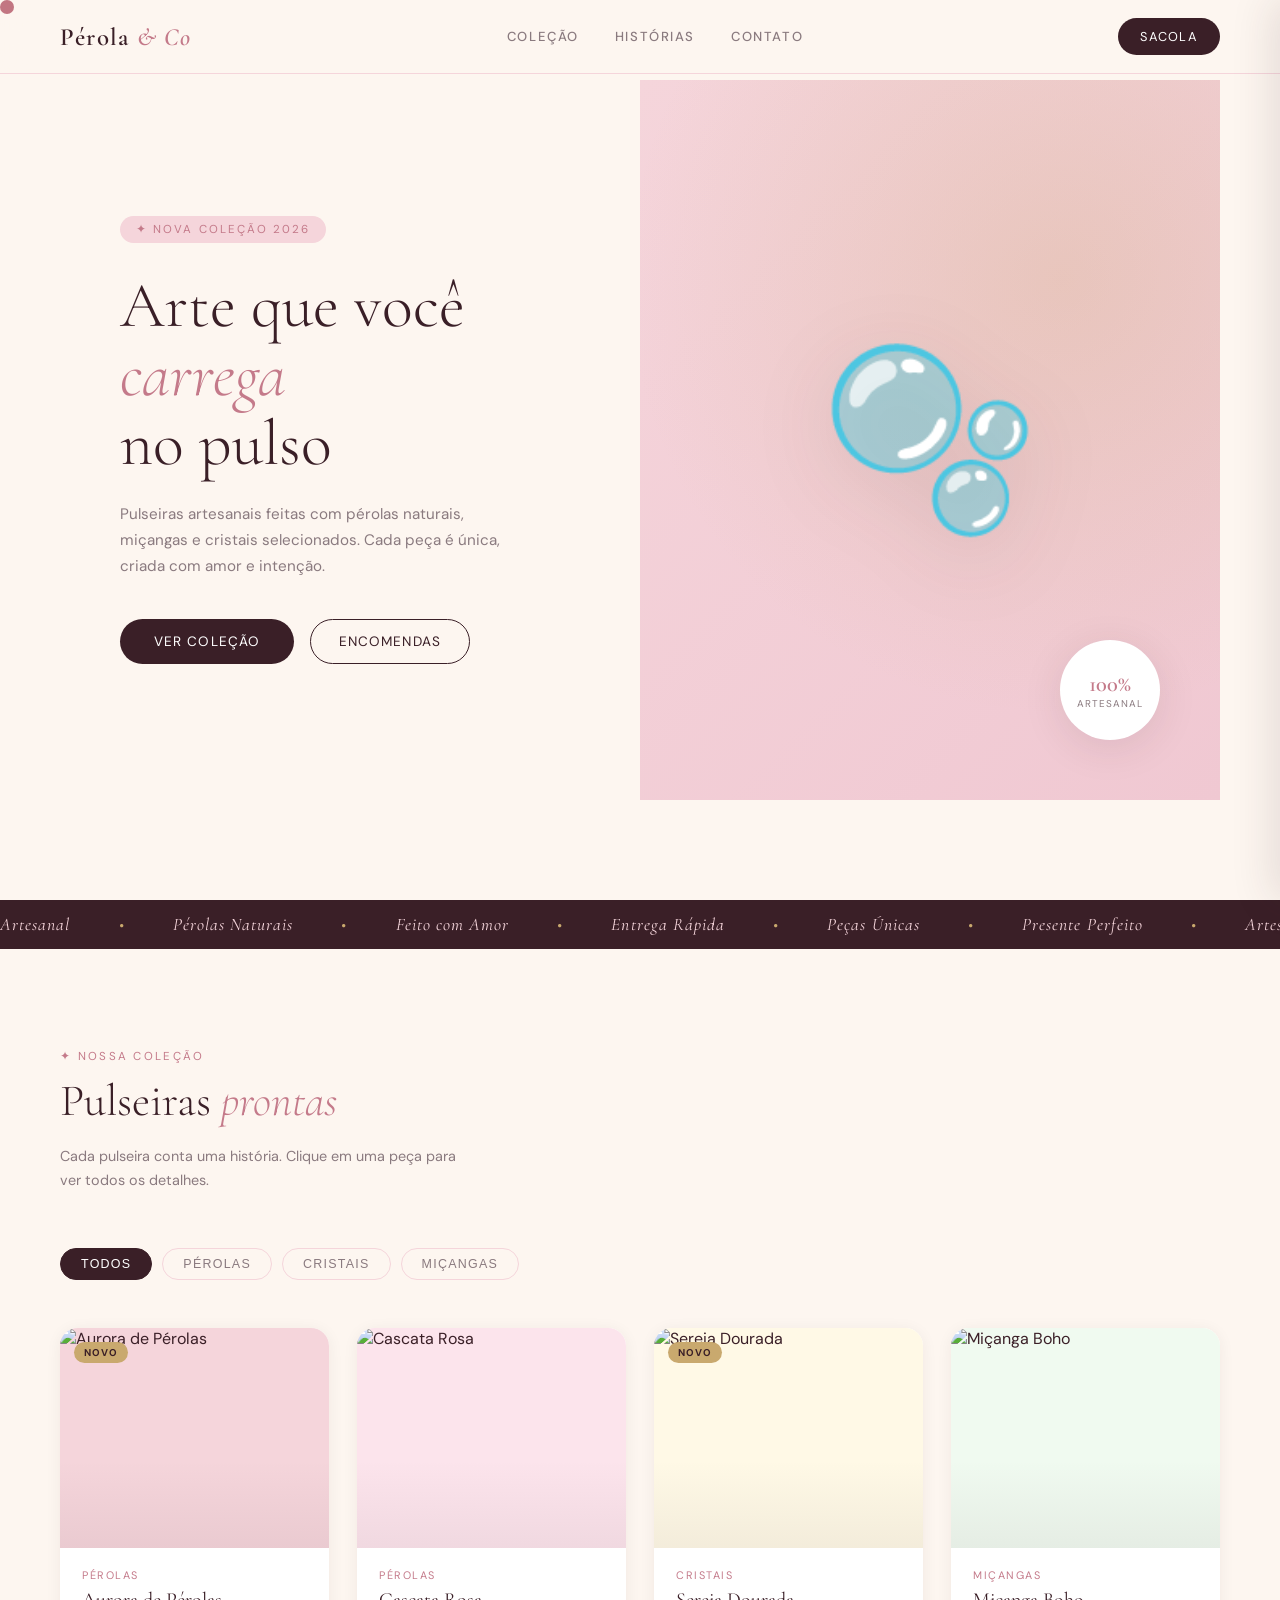
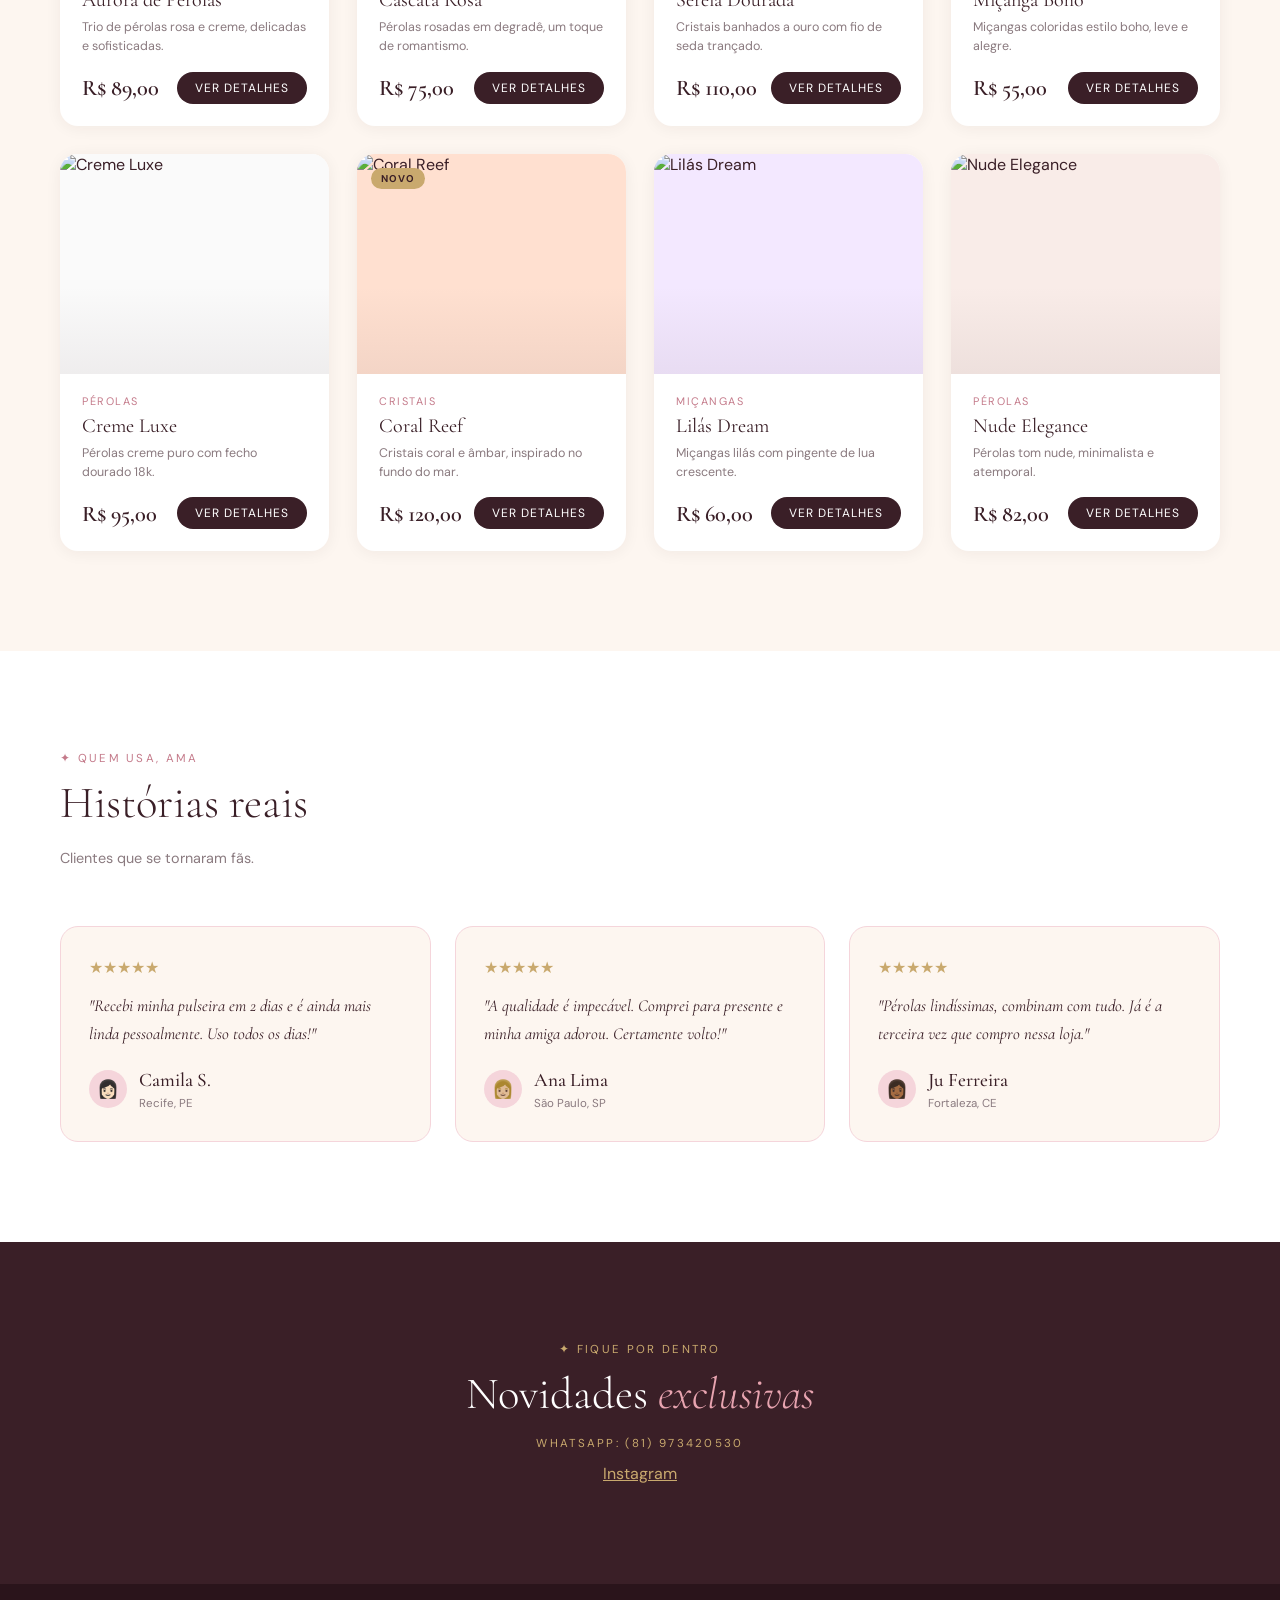
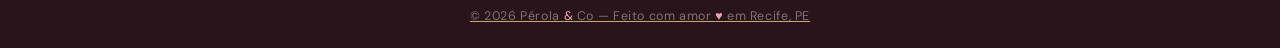
==== commit 5f37fbe8: "class insta" ====
--- a/index.html
+++ b/index.html
@@ -76,7 +76,9 @@
     <div class="section-label">✦ Fique por dentro</div>
     <h2 class="section-title">Novidades <em style="font-style:italic;color:var(--rose)">exclusivas</em></h2>
     <div class="section-label">Whatsapp: (81) 973420530</div>
-    <a href="https://instagram.com/jujuh_oliveira06" target="_blank">
+    <a href="https://instagram.com/jujuh_oliveira06" 
+    target="_blank"
+    class="insta" >
       Instagram
   </section>
  
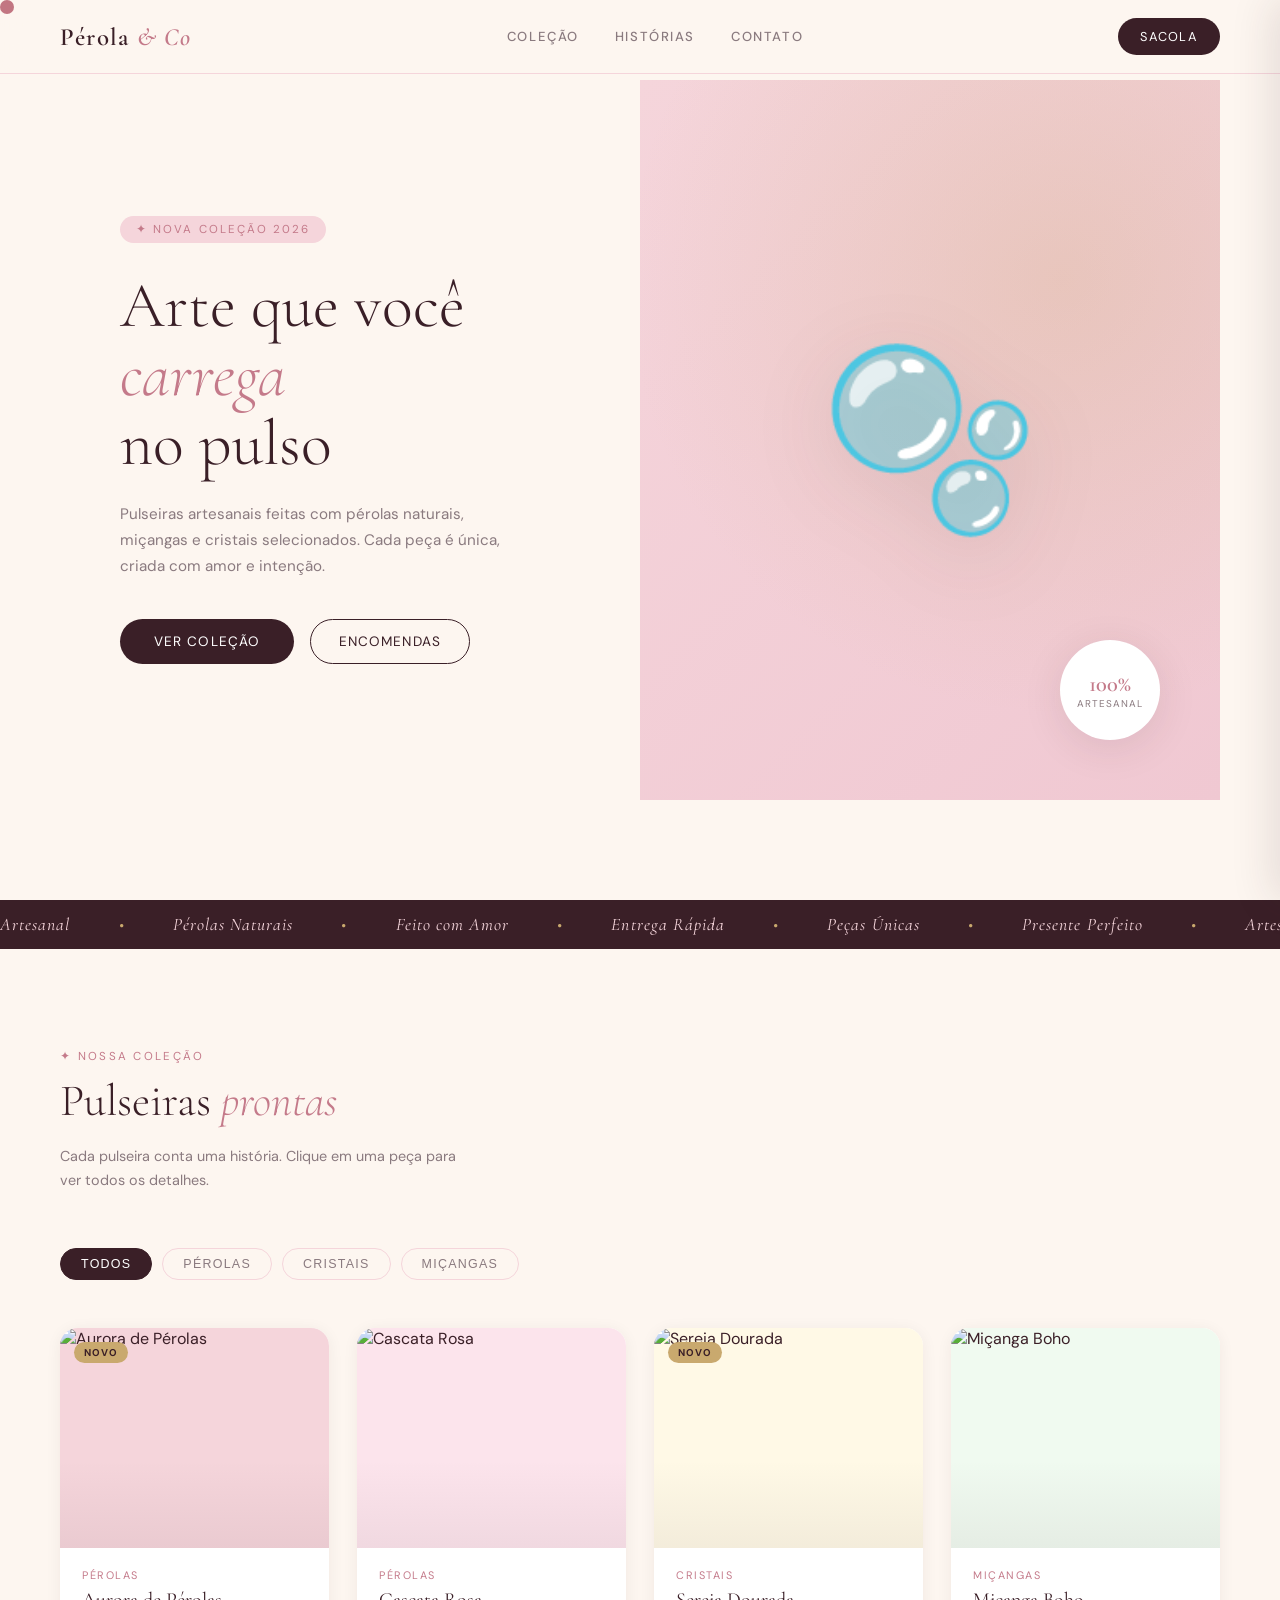
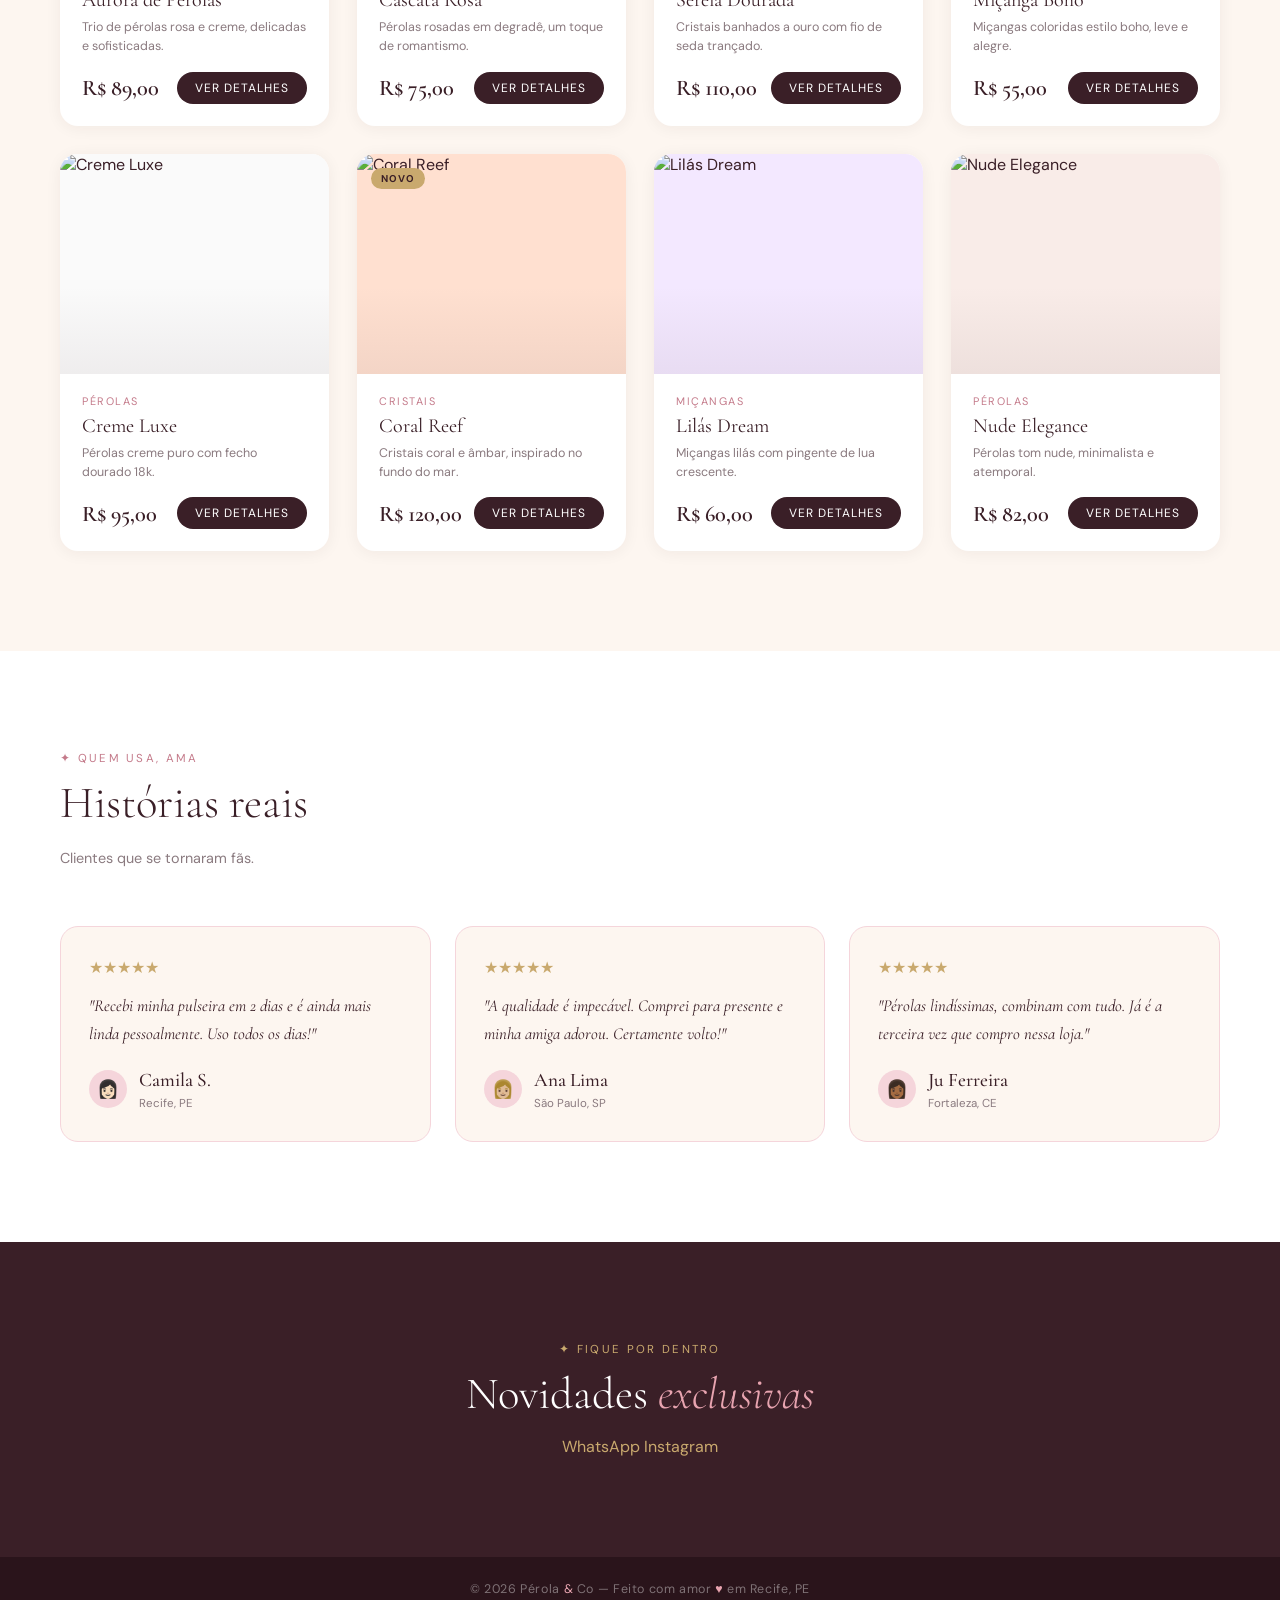
==== commit f8977c1f: "adc.zap" ====
--- a/index.html
+++ b/index.html
@@ -75,7 +75,13 @@
   <section id="contato">
     <div class="section-label">✦ Fique por dentro</div>
     <h2 class="section-title">Novidades <em style="font-style:italic;color:var(--rose)">exclusivas</em></h2>
-    <div class="section-label">Whatsapp: (81) 973420530</div>
+    
+    <a href="https://wa.me/5581973420530?text=Olá%20vim%20pelo%20site"
+       target="_blank"
+          rel="noopener noreferrer"
+          class= "zap">
+            WhatsApp
+
     <a href="https://instagram.com/jujuh_oliveira06" 
     target="_blank"
     class="insta" >
--- a/style.css
+++ b/style.css
@@ -1135,5 +1135,10 @@
 }
 
 .insta{
-  color:#c9a96e
+  color:#c9a96e;
+  text-decoration: none;
+}
+.zap{
+  color:#c9a96e;
+  text-decoration: none;
 }
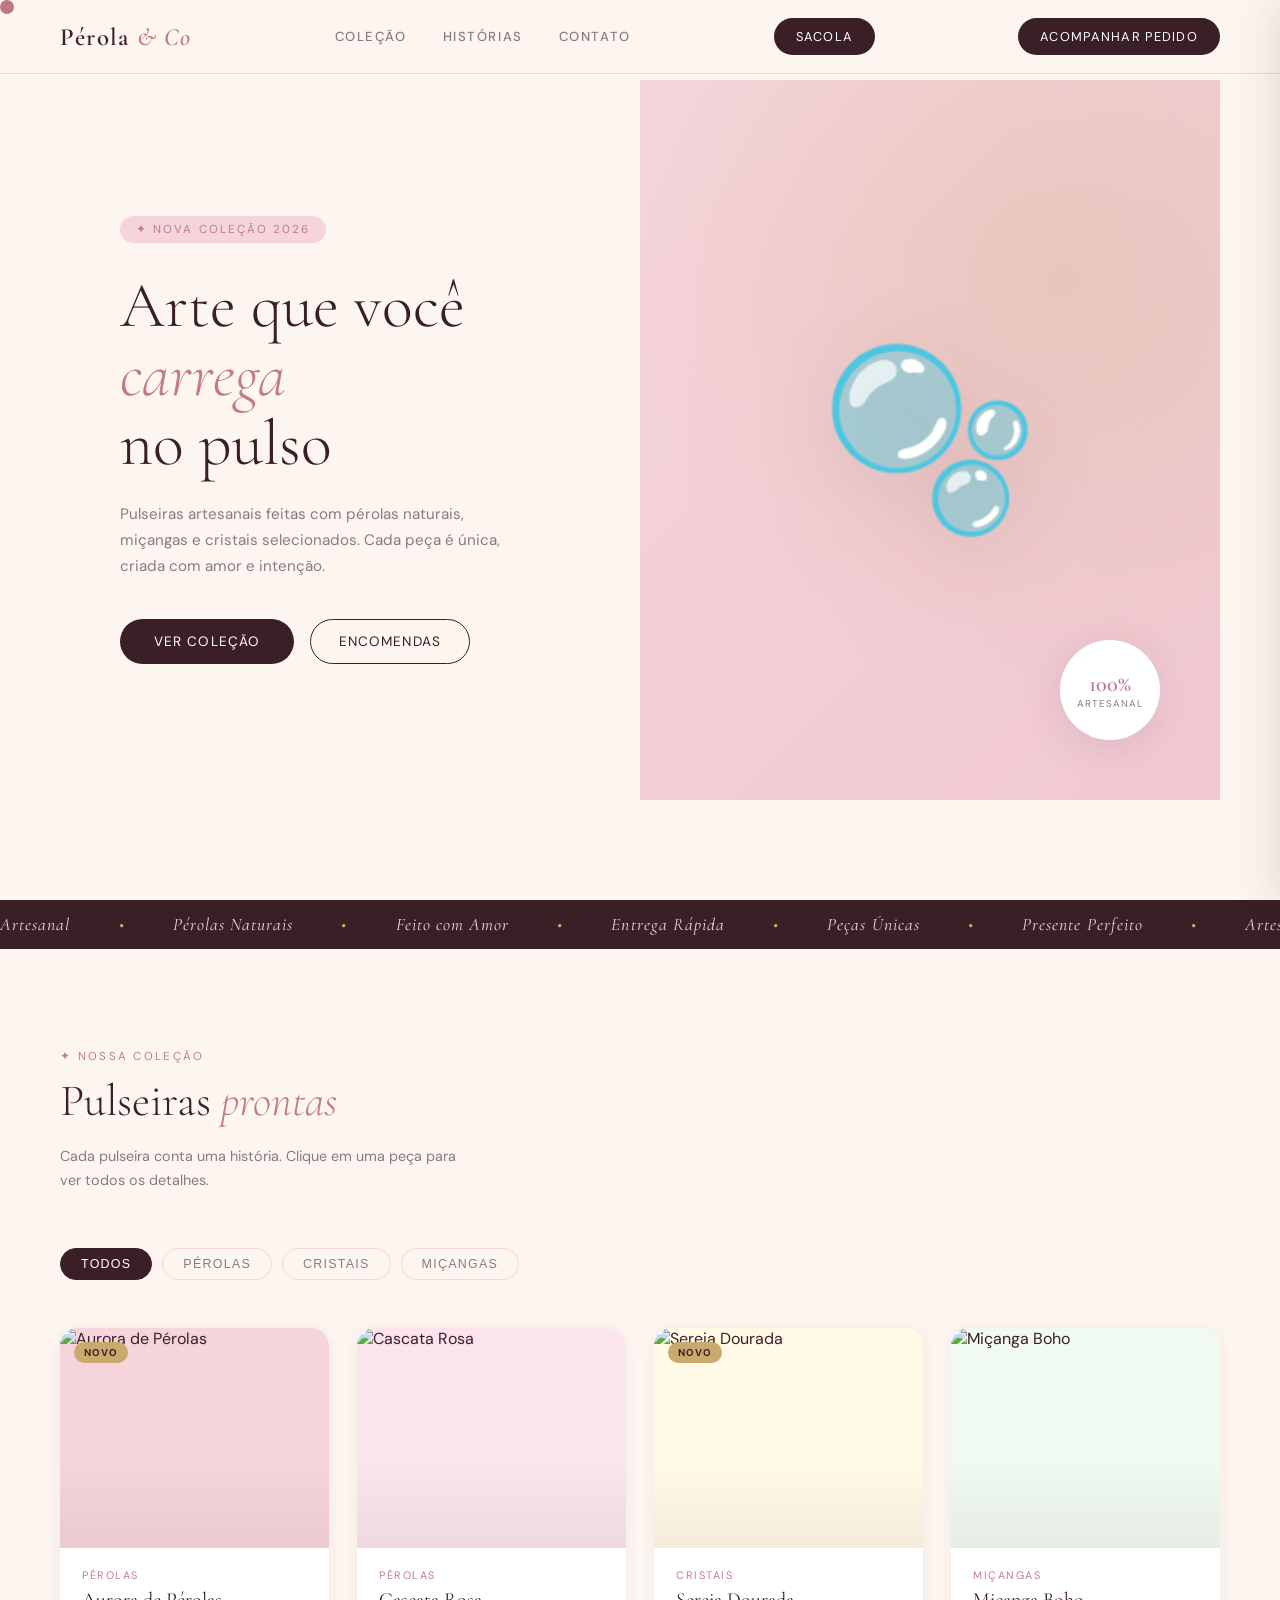
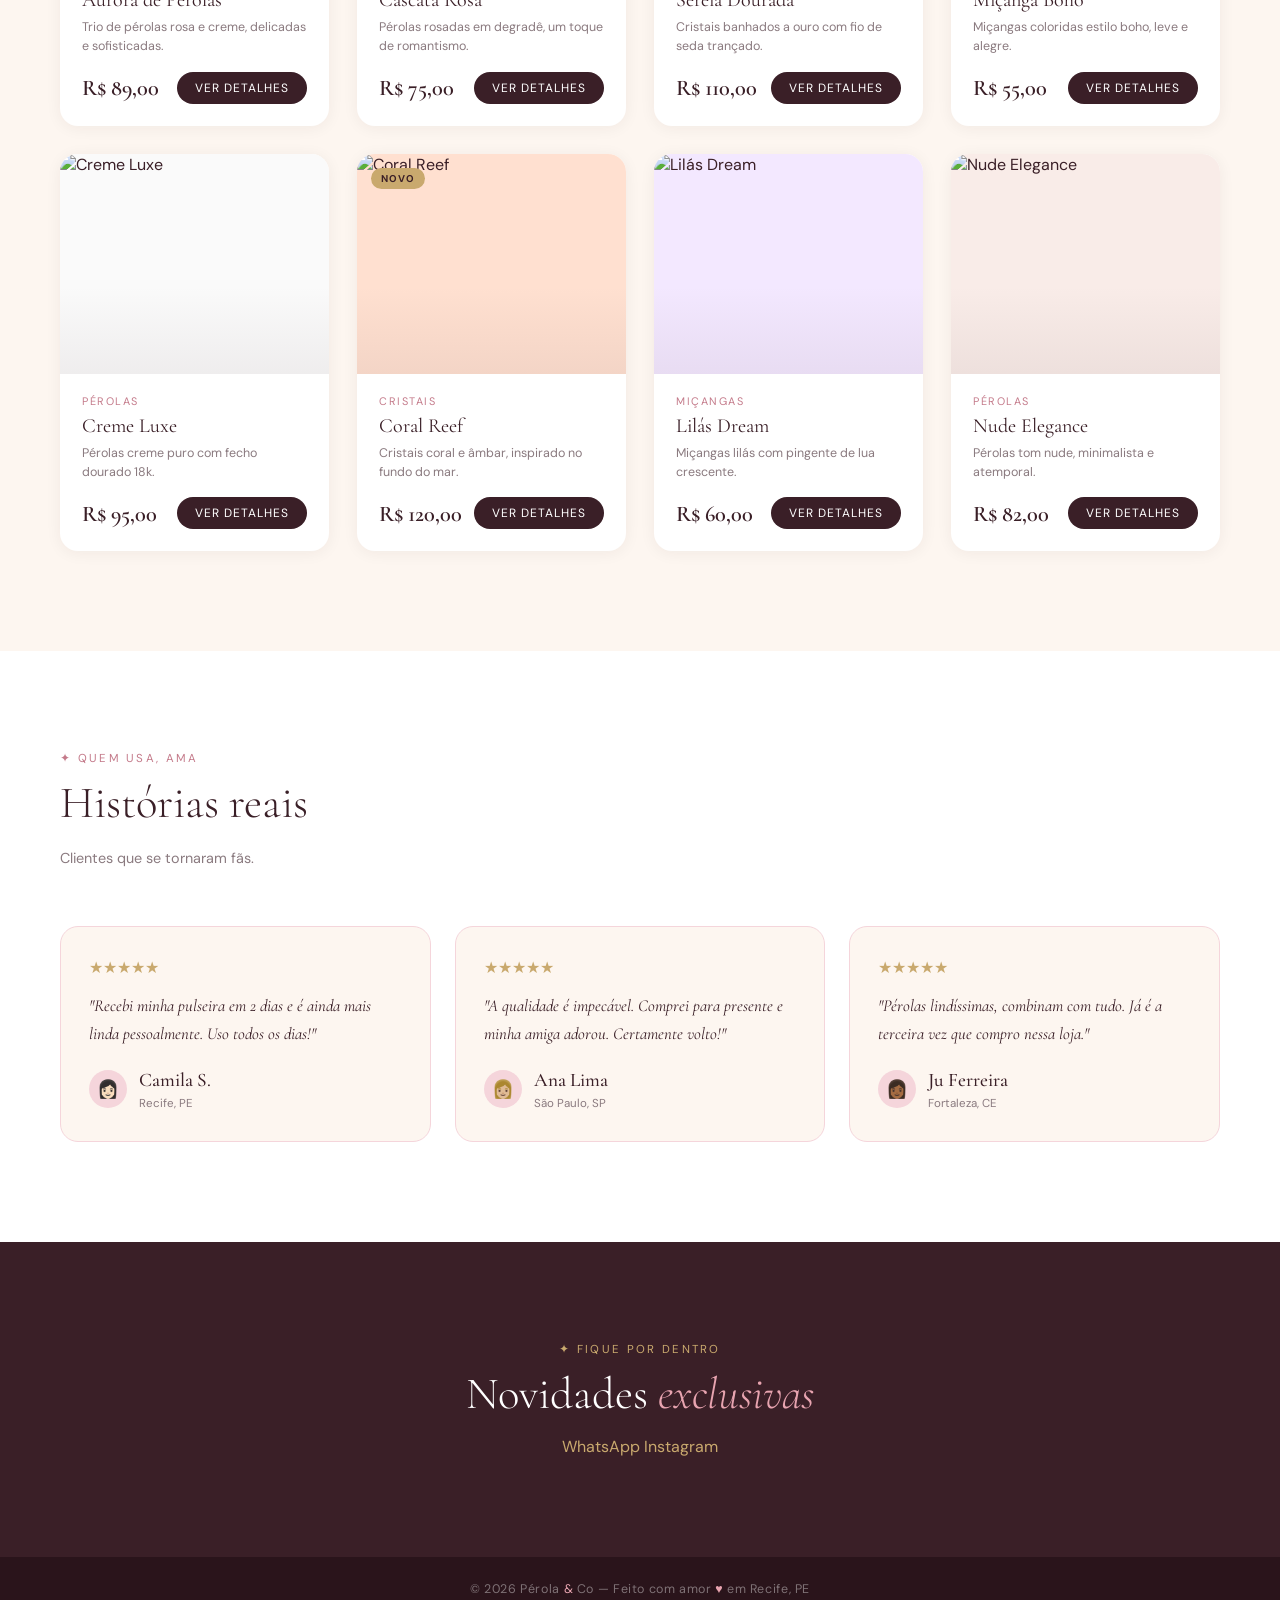
==== commit 23555137: "acompanhar.botao" ====
--- a/index.html
+++ b/index.html
@@ -22,6 +22,11 @@
     Sacola
     <span class="cart-badge" id="cartBadge">0</span>
   </button>
+   <a href="https://wa.me/5581973420530?text=Olá%20vim%20acompanhar%20meu%20pedido"
+       target="_blank"
+          rel="noopener noreferrer"
+          class= "acompanhar-pedido">
+            Acompanhar pedido</a>
 </header>
  
 <!-- ══════════════════════════════════════
@@ -37,6 +42,7 @@
       <p>Pulseiras artesanais feitas com pérolas naturais, miçangas e cristais selecionados. Cada peça é única, criada com amor e intenção.</p>
       <div class="hero-cta">
         <button class="btn-primary" onclick="scrollToSection('#produtos')">Ver Coleção</button>
+
         <button class="btn-ghost" onclick="scrollToSection('#contato')">Encomendas</button>
       </div>
     </div>
--- a/style.css
+++ b/style.css
@@ -109,6 +109,22 @@
 }
 .cart-btn:hover { background: var(--mauve); transform: translateY(-1px); }
  
+.acompanhar-pedido{
+ text-decoration: none;
+ position: relative;
+  background: var(--deep);
+  color: var(--white);
+  border: none;
+  padding: 10px 22px;
+  border-radius: 50px;
+  font-family: 'DM Sans', sans-serif;
+  font-size: .8rem;
+  letter-spacing: .1em;
+  text-transform: uppercase;
+  cursor: none;
+  transition: background .2s, transform .15s;
+}
+
 .cart-badge {
   position: absolute;
   top: -6px; right: -6px;
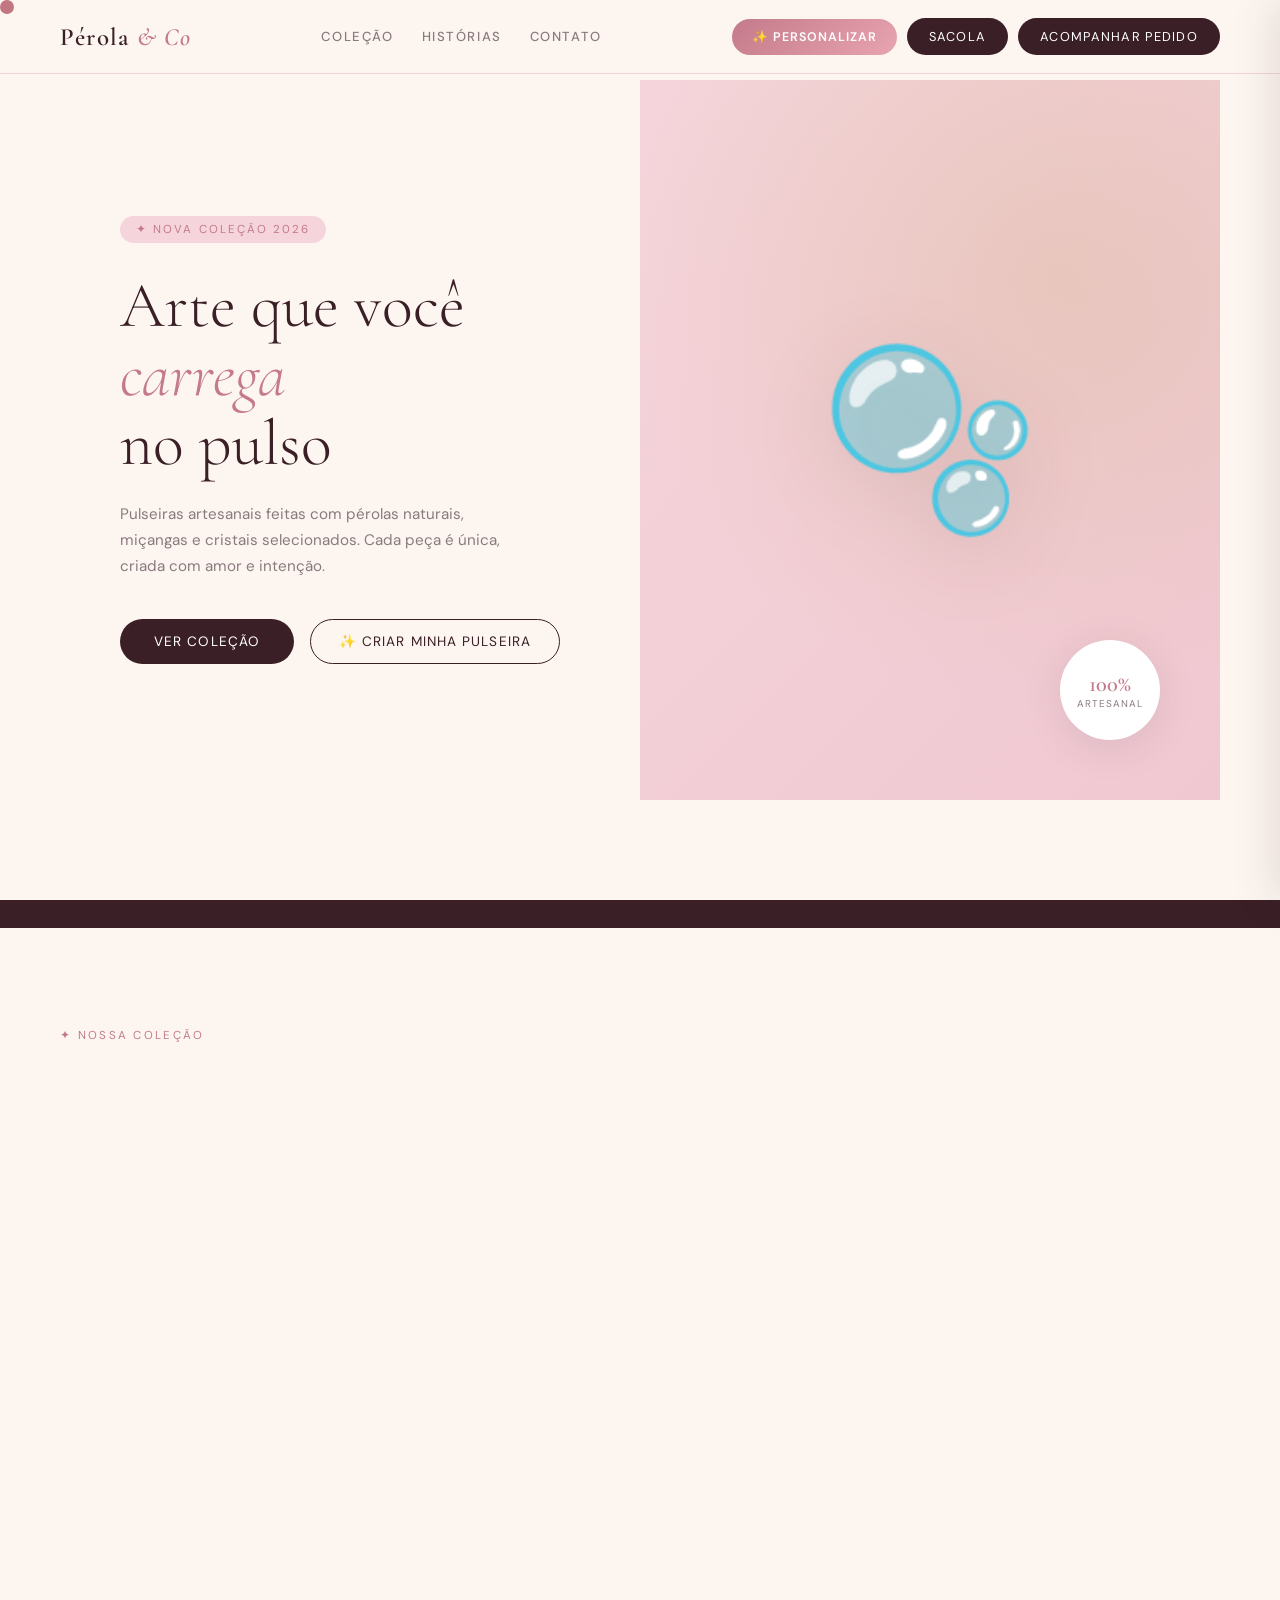
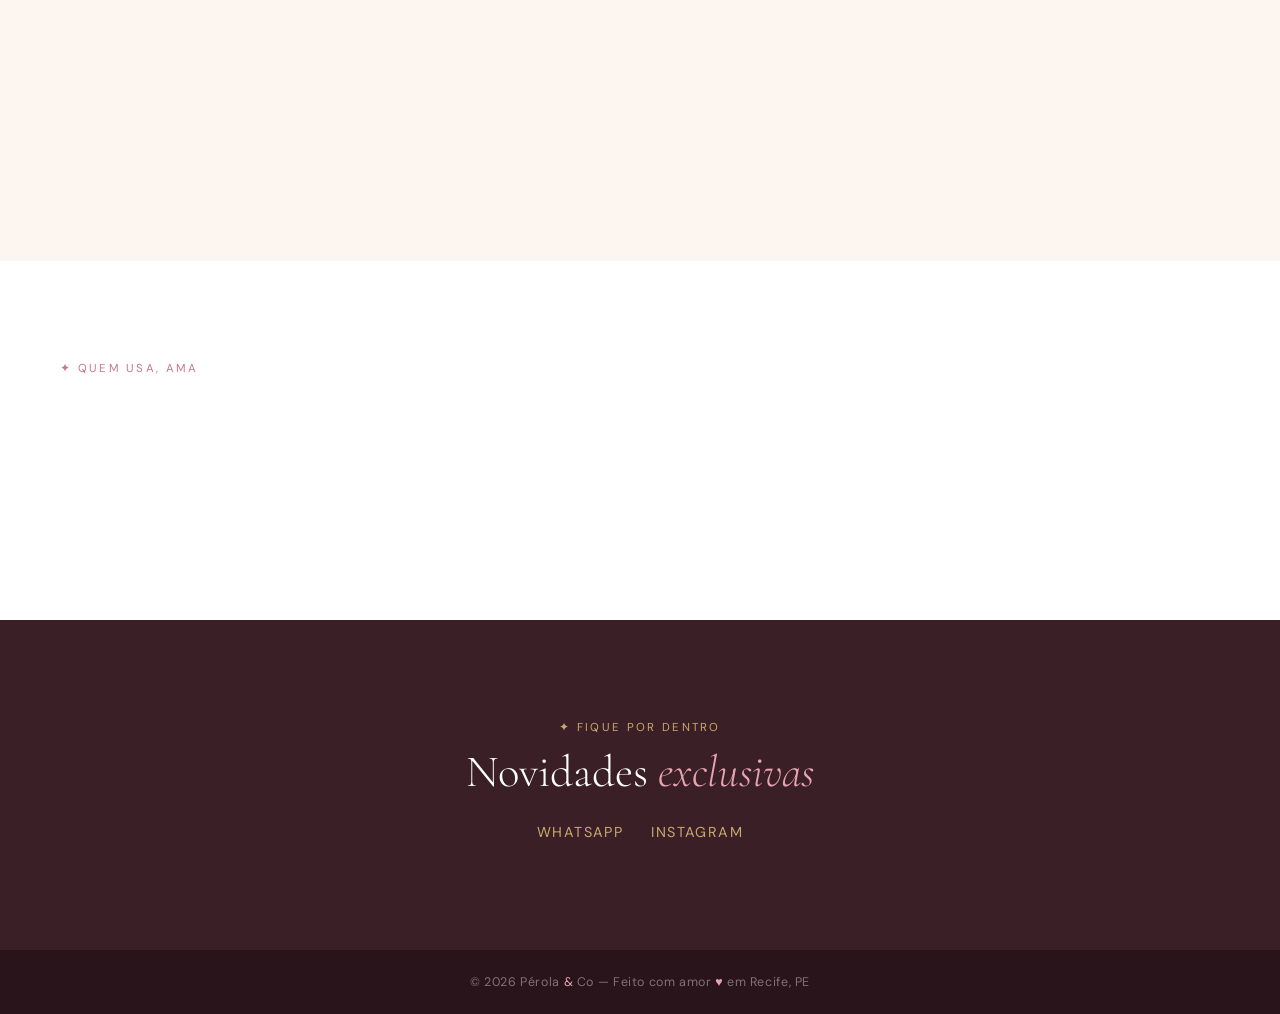
==== commit 19299422: "catalogos" ====
--- a/index.html
+++ b/index.html
@@ -6,34 +6,40 @@
 <title>Pérola & Co — Pulseiras Artesanais</title>
 <link href="https://fonts.googleapis.com/css2?family=Cormorant+Garamond:ital,wght@0,300;0,400;0,600;1,300;1,400&family=DM+Sans:wght@300;400;500&display=swap" rel="stylesheet">
 <link rel="stylesheet" href="style.css">
+<!-- React + Babel para o personalizador -->
+<script src="https://cdnjs.cloudflare.com/ajax/libs/react/18.2.0/umd/react.production.min.js"></script>
+<script src="https://cdnjs.cloudflare.com/ajax/libs/react-dom/18.2.0/umd/react-dom.production.min.js"></script>
+<script src="https://cdnjs.cloudflare.com/ajax/libs/babel-standalone/7.23.2/babel.min.js"></script>
 </head>
 <body>
- 
+
 <div id="cursor"></div>
- 
+
 <header id="header">
   <a class="logo" href="#" onclick="showPage('catalog')">Pérola <span>&amp; Co</span></a>
   <nav>
-    <a href="#" onclick="showPage('catalog')">Coleção</a>
-    <a href="#">Histórias</a>
-    <a href="#">Contato</a>
+    <a href="#" onclick="showPage('catalog'); scrollToSection('#produtos')">Coleção</a>
+    <a href="#" onclick="showPage('catalog'); setTimeout(()=>scrollToSection('#depoimentos'),100)">Histórias</a>
+    <a href="#" onclick="showPage('catalog'); setTimeout(()=>scrollToSection('#contato'),100)">Contato</a>
   </nav>
-  <button class="cart-btn" onclick="toggleCart()">
-    Sacola
-    <span class="cart-badge" id="cartBadge">0</span>
-  </button>
-   <a href="https://wa.me/5581973420530?text=Olá%20vim%20acompanhar%20meu%20pedido"
-       target="_blank"
-          rel="noopener noreferrer"
-          class= "acompanhar-pedido">
-            Acompanhar pedido</a>
+  <div class="header-actions">
+    <button class="btn-personalizar" onclick="showPage('personalizar')">✨ Personalizar</button>
+    <button class="cart-btn" onclick="toggleCart()">
+      Sacola
+      <span class="cart-badge" id="cartBadge">0</span>
+    </button>
+    <a href="https://wa.me/5581973420530?text=Olá%20vim%20acompanhar%20meu%20pedido"
+       target="_blank" rel="noopener noreferrer" class="acompanhar-pedido">
+      Acompanhar pedido
+    </a>
+  </div>
 </header>
- 
+
 <!-- ══════════════════════════════════════
      PÁGINA: CATÁLOGO
 ══════════════════════════════════════ -->
 <div class="page active" id="page-catalog">
- 
+
   <!-- HERO -->
   <section class="hero" id="inicio">
     <div class="hero-left">
@@ -42,8 +48,7 @@
       <p>Pulseiras artesanais feitas com pérolas naturais, miçangas e cristais selecionados. Cada peça é única, criada com amor e intenção.</p>
       <div class="hero-cta">
         <button class="btn-primary" onclick="scrollToSection('#produtos')">Ver Coleção</button>
-
-        <button class="btn-ghost" onclick="scrollToSection('#contato')">Encomendas</button>
+        <button class="btn-ghost" onclick="showPage('personalizar')">✨ Criar Minha Pulseira</button>
       </div>
     </div>
     <div class="hero-right">
@@ -54,21 +59,49 @@
       </div>
     </div>
   </section>
- 
+
   <!-- MARQUEE -->
   <div class="marquee-wrap">
     <div class="marquee" id="marqueeTrack"></div>
   </div>
- 
-  <!-- PRODUTOS -->
+
+  <!-- AUDIÊNCIA TABS (Infantil / Adulta) -->
   <section id="produtos">
     <div class="section-label">✦ Nossa Coleção</div>
     <h2 class="section-title reveal">Pulseiras <em style="font-style:italic;color:var(--mauve)">prontas</em></h2>
-    <p class="section-sub reveal">Cada pulseira conta uma história. Clique em uma peça para ver todos os detalhes.</p>
+    <p class="section-sub reveal">Peças únicas para todos os momentos. Filtre por faixa etária ou tipo.</p>
+
+    <!-- TABS Infantil / Adulta -->
+    <div class="audience-tabs reveal" id="audienceTabs">
+      <button class="audience-tab active" data-audience="adulta" onclick="setAudience('adulta', this)">
+        👩 Adulta
+      </button>
+      <button class="audience-tab" data-audience="infantil" onclick="setAudience('infantil', this)">
+        🧒 Infantil
+      </button>
+    </div>
+
     <div class="filter-bar reveal" id="filterBar"></div>
     <div class="products-grid reveal" id="productsGrid"></div>
   </section>
- 
+
+  <!-- BANNER PERSONALIZAR -->
+  <section class="banner-custom reveal">
+    <div class="banner-custom-inner">
+      <div class="banner-custom-text">
+        <div class="section-label" style="color:var(--gold)">✦ Exclusivo</div>
+        <h2 class="section-title" style="color:#fff">Crie sua pulseira<br><em style="color:var(--rose)">do zero</em></h2>
+        <p style="color:rgba(255,255,255,.6);font-size:.95rem;line-height:1.7;max-width:400px;margin-bottom:32px">
+          Escolha as peças, o tamanho, as cores e a combinação perfeita para você ou para dar de presente.
+        </p>
+        <button class="btn-primary" style="background:var(--rose);color:var(--deep)" onclick="showPage('personalizar')">
+          ✨ Começar a Criar
+        </button>
+      </div>
+      <div class="banner-custom-visual">🎨</div>
+    </div>
+  </section>
+
   <!-- DEPOIMENTOS -->
   <section id="depoimentos">
     <div class="section-label">✦ Quem usa, ama</div>
@@ -76,85 +109,73 @@
     <p class="section-sub reveal">Clientes que se tornaram fãs.</p>
     <div class="reviews-grid" id="reviewsGrid"></div>
   </section>
- 
+
   <!-- CONTATO -->
   <section id="contato">
     <div class="section-label">✦ Fique por dentro</div>
     <h2 class="section-title">Novidades <em style="font-style:italic;color:var(--rose)">exclusivas</em></h2>
-    
-    <a href="https://wa.me/5581973420530?text=Olá%20vim%20pelo%20site"
-       target="_blank"
-          rel="noopener noreferrer"
-          class= "zap">
-            WhatsApp
-
-    <a href="https://instagram.com/jujuh_oliveira06" 
-    target="_blank"
-    class="insta" >
-      Instagram
-  </section>
- 
+    <a href="https://wa.me/5581973420530?text=Olá%20vim%20pelo%20site" target="_blank" rel="noopener noreferrer" class="zap">WhatsApp</a>
+    <a href="https://instagram.com/jujuh_oliveira06" target="_blank" class="insta">Instagram</a>
+  </section>
+
   <footer>
     © 2026 Pérola <span>&amp;</span> Co — Feito com amor <span>♥</span> em Recife, PE
   </footer>
- 
+
 </div><!-- /page-catalog -->
- 
- 
+
+
+<!-- ══════════════════════════════════════
+     PÁGINA: PERSONALIZAR (React)
+══════════════════════════════════════ -->
+<div class="page" id="page-personalizar">
+  <div id="personalizador-root"></div>
+</div>
+
+
 <!-- ══════════════════════════════════════
      PÁGINA: DETALHE DO PRODUTO
 ══════════════════════════════════════ -->
 <div class="page" id="page-detail">
   <div class="detail-wrap">
- 
     <div class="breadcrumb">
       <a href="#" onclick="showPage('catalog')">Coleção</a>
       <span>›</span>
       <span id="breadcrumbName">Produto</span>
     </div>
- 
     <div class="detail-grid">
- 
-      <!-- Imagem -->
       <div class="detail-img-wrap">
         <span class="detail-tag-new" id="detailTagNew" style="display:none">Novo</span>
         <img id="detailImg" src="" alt="">
       </div>
- 
-      <!-- Informações -->
       <div class="detail-info">
         <div class="detail-category" id="detailCategory"></div>
         <h1 class="detail-name" id="detailName"></h1>
         <p class="detail-desc" id="detailDesc"></p>
         <div class="detail-price" id="detailPrice"></div>
- 
         <div class="opt-label">Tamanho</div>
         <div class="size-options" id="sizeOptions"></div>
- 
         <div class="opt-label">Quantidade</div>
         <div class="qty-wrap">
           <button class="qty-btn" onclick="changeQty(-1)">−</button>
           <span class="qty-val" id="qtyVal">1</span>
           <button class="qty-btn" onclick="changeQty(1)">+</button>
         </div>
- 
         <div class="detail-cta">
           <button class="btn-primary" onclick="goToCheckout()">Comprar agora</button>
           <button class="btn-cart" onclick="addCurrentToCart()">+ Sacola</button>
         </div>
       </div>
- 
     </div>
   </div>
 </div><!-- /page-detail -->
- 
- 
+
+
 <!-- ══════════════════════════════════════
      PÁGINA: CHECKOUT
 ══════════════════════════════════════ -->
 <div class="page" id="page-checkout">
   <div class="checkout-wrap">
- 
     <div class="breadcrumb">
       <a href="#" onclick="showPage('catalog')">Coleção</a>
       <span>›</span>
@@ -162,13 +183,8 @@
       <span>›</span>
       <span>Finalizar Pedido</span>
     </div>
- 
     <div class="checkout-grid">
- 
-      <!-- ── Coluna principal ── -->
       <div>
- 
-        <!-- Revisão do pedido -->
         <div class="checkout-section">
           <div class="checkout-section-title">📦 Revisão do Pedido</div>
           <div class="review-product">
@@ -180,8 +196,6 @@
             <div class="review-price" id="checkoutPrice"></div>
           </div>
         </div>
- 
-        <!-- Forma de pagamento -->
         <div class="checkout-section">
           <div class="checkout-section-title">💳 Forma de Pagamento</div>
           <div class="payment-options">
@@ -207,8 +221,6 @@
             </button>
           </div>
         </div>
- 
-        <!-- Entrega ou retirada -->
         <div class="checkout-section">
           <div class="checkout-section-title">🚚 Entrega ou Retirada</div>
           <div class="delivery-options">
@@ -227,8 +239,6 @@
               </div>
             </button>
           </div>
- 
-          <!-- Campos de endereço (visíveis só quando entrega) -->
           <div id="deliveryFields" style="display:none; margin-top:24px">
             <div class="form-row">
               <div class="form-group">
@@ -246,8 +256,6 @@
             </div>
           </div>
         </div>
- 
-        <!-- Dados pessoais -->
         <div class="checkout-section">
           <div class="checkout-section-title">📱 Seus Dados</div>
           <div class="form-row">
@@ -261,32 +269,14 @@
             </div>
           </div>
         </div>
- 
-      </div><!-- /coluna principal -->
- 
-      <!-- ── Resumo lateral ── -->
+      </div>
       <div class="order-summary">
         <div class="summary-title">Resumo</div>
-        <div class="summary-row">
-          <span>Produto</span>
-          <span id="summaryProduct">—</span>
-        </div>
-        <div class="summary-row">
-          <span>Tamanho</span>
-          <span id="summarySize">—</span>
-        </div>
-        <div class="summary-row">
-          <span>Quantidade</span>
-          <span id="summaryQty">—</span>
-        </div>
-        <div class="summary-row">
-          <span>Pagamento</span>
-          <span id="summaryPay">PIX</span>
-        </div>
-        <div class="summary-row">
-          <span>Entrega</span>
-          <span id="summaryDelivery">Retirada</span>
-        </div>
+        <div class="summary-row"><span>Produto</span><span id="summaryProduct">—</span></div>
+        <div class="summary-row"><span>Tamanho</span><span id="summarySize">—</span></div>
+        <div class="summary-row"><span>Quantidade</span><span id="summaryQty">—</span></div>
+        <div class="summary-row"><span>Pagamento</span><span id="summaryPay">PIX</span></div>
+        <div class="summary-row"><span>Entrega</span><span id="summaryDelivery">Retirada</span></div>
         <hr class="summary-divider">
         <div class="summary-total-row">
           <span class="summary-total-label">Total</span>
@@ -295,12 +285,11 @@
         <button class="checkout-finish-btn" onclick="finishOrder()">Finalizar Pedido</button>
         <div class="security-note">🔒 Pedido enviado via WhatsApp</div>
       </div>
- 
     </div>
   </div>
 </div><!-- /page-checkout -->
- 
- 
+
+
 <!-- ══════════════════════════════════════
      PÁGINA: CONFIRMAÇÃO
 ══════════════════════════════════════ -->
@@ -319,8 +308,8 @@
     </div>
   </div>
 </div><!-- /page-confirm -->
- 
- 
+
+
 <!-- ── CART SIDEBAR ── -->
 <div class="cart-overlay" id="cartOverlay" onclick="toggleCart()"></div>
 <div class="cart-panel" id="cartPanel">
@@ -339,11 +328,16 @@
     <button class="checkout-btn-cart" onclick="cartToCheckout()">Finalizar Pedido</button>
   </div>
 </div>
- 
+
 <!-- TOAST -->
 <div class="toast" id="toast"></div>
- 
-<script src="script.js"></script>
+
+<script src="data/products.js"></script>
+<script src="js/catalog.js"></script>
+<script src="js/cart.js"></script>
+<script src="js/checkout.js"></script>
+<script src="js/ui.js"></script>
+<script type="text/babel" src="js/personalizer.jsx"></script>
+<script src="js/main.js"></script>
 </body>
-</html>
- +</html>
--- a/style.css
+++ b/style.css
@@ -1,17 +1,18 @@
 /* ══════════════════════════════════════
    PÉROLA & CO — style.css
    Inclui: reset, variáveis, header, hero,
-   catálogo, detalhe, checkout, confirmação,
+   catálogo, audience tabs, personalizar,
+   detalhe, checkout, confirmação,
    carrinho, toast, reveal, responsivo.
 ══════════════════════════════════════ */
- 
+
 /* ── RESET & VARIÁVEIS ── */
 *, *::before, *::after {
   box-sizing: border-box;
   margin: 0;
   padding: 0;
 }
- 
+
 :root {
   --rose:   #e8a4b0;
   --blush:  #f5d5db;
@@ -24,9 +25,9 @@
   --shadow: 0 8px 40px rgba(58,31,39,.10);
   --r:      18px;
 }
- 
+
 html { scroll-behavior: smooth; }
- 
+
 body {
   font-family: 'DM Sans', sans-serif;
   background: var(--cream);
@@ -34,11 +35,10 @@
   overflow-x: hidden;
   cursor: none;
 }
- 
+
 /* ── CURSOR ── */
 #cursor {
-  width: 14px;
-  height: 14px;
+  width: 14px; height: 14px;
   border-radius: 50%;
   background: var(--mauve);
   position: fixed;
@@ -49,8 +49,8 @@
   mix-blend-mode: multiply;
 }
 #cursor.big { transform: scale(3.5); background: var(--rose); }
- 
- 
+
+
 /* ════════════════════════════════
    HEADER / NAV
 ════════════════════════════════ */
@@ -66,9 +66,10 @@
   backdrop-filter: blur(14px);
   border-bottom: 1px solid var(--blush);
   transition: box-shadow .3s;
+  gap: 16px;
 }
 header.scrolled { box-shadow: var(--shadow); }
- 
+
 .logo {
   font-family: 'Cormorant Garamond', serif;
   font-size: 1.55rem;
@@ -77,10 +78,11 @@
   color: var(--deep);
   text-decoration: none;
   cursor: none;
+  flex-shrink: 0;
 }
 .logo span { color: var(--mauve); font-style: italic; }
- 
-nav { display: flex; gap: 36px; }
+
+nav { display: flex; gap: 28px; }
 nav a {
   text-decoration: none;
   font-size: .82rem;
@@ -92,7 +94,31 @@
   cursor: none;
 }
 nav a:hover { color: var(--mauve); }
- 
+
+.header-actions {
+  display: flex;
+  align-items: center;
+  gap: 10px;
+  flex-shrink: 0;
+}
+
+/* Botão Personalizar no header */
+.btn-personalizar {
+  background: linear-gradient(135deg, var(--mauve), var(--rose));
+  color: var(--white);
+  border: none;
+  padding: 10px 20px;
+  border-radius: 50px;
+  font-family: 'DM Sans', sans-serif;
+  font-size: .78rem;
+  letter-spacing: .08em;
+  text-transform: uppercase;
+  cursor: none;
+  transition: opacity .2s, transform .15s;
+  font-weight: 600;
+}
+.btn-personalizar:hover { opacity: .85; transform: translateY(-1px); }
+
 .cart-btn {
   position: relative;
   background: var(--deep);
@@ -108,10 +134,10 @@
   transition: background .2s, transform .15s;
 }
 .cart-btn:hover { background: var(--mauve); transform: translateY(-1px); }
- 
-.acompanhar-pedido{
- text-decoration: none;
- position: relative;
+
+.acompanhar-pedido {
+  text-decoration: none;
+  position: relative;
   background: var(--deep);
   color: var(--white);
   border: none;
@@ -123,7 +149,9 @@
   text-transform: uppercase;
   cursor: none;
   transition: background .2s, transform .15s;
-}
+  white-space: nowrap;
+}
+.acompanhar-pedido:hover { background: var(--mauve); }
 
 .cart-badge {
   position: absolute;
@@ -138,25 +166,25 @@
   align-items: center;
   justify-content: center;
 }
- 
- 
+
+
 /* ════════════════════════════════
    SISTEMA DE PÁGINAS
 ════════════════════════════════ */
 .page { display: none; animation: fadeInPage .4s ease; }
 .page.active { display: block; }
- 
+
 @keyframes fadeInPage {
   from { opacity: 0; transform: translateY(16px); }
   to   { opacity: 1; transform: none; }
 }
- 
- 
+
+
 /* ════════════════════════════════
    UTILITÁRIOS COMUNS
 ════════════════════════════════ */
 section { padding: 100px 60px; }
- 
+
 .section-label {
   font-size: .72rem;
   letter-spacing: .2em;
@@ -177,9 +205,9 @@
   color: var(--gray);
   line-height: 1.7;
   max-width: 420px;
-  margin-bottom: 56px;
-}
- 
+  margin-bottom: 40px;
+}
+
 .btn-primary {
   background: var(--deep);
   color: var(--white);
@@ -194,7 +222,7 @@
   transition: background .2s, transform .15s;
 }
 .btn-primary:hover { background: var(--mauve); transform: translateY(-2px); }
- 
+
 .btn-ghost {
   background: transparent;
   color: var(--deep);
@@ -209,7 +237,7 @@
   transition: border-color .2s, color .2s, transform .15s;
 }
 .btn-ghost:hover { border-color: var(--mauve); color: var(--mauve); transform: translateY(-2px); }
- 
+
 .breadcrumb {
   display: flex;
   align-items: center;
@@ -218,14 +246,10 @@
   font-size: .78rem;
   color: var(--gray);
 }
-.breadcrumb a {
-  color: var(--mauve);
-  text-decoration: none;
-  cursor: none;
-}
+.breadcrumb a { color: var(--mauve); text-decoration: none; cursor: none; }
 .breadcrumb a:hover { text-decoration: underline; }
- 
- 
+
+
 /* ════════════════════════════════
    HERO
 ════════════════════════════════ */
@@ -269,8 +293,8 @@
   max-width: 380px;
   margin-bottom: 40px;
 }
-.hero-cta { display: flex; gap: 16px; align-items: center; }
- 
+.hero-cta { display: flex; gap: 16px; align-items: center; flex-wrap: wrap; }
+
 .hero-right {
   background: linear-gradient(135deg, var(--blush) 0%, #f0c8d2 100%);
   display: flex;
@@ -323,8 +347,8 @@
   from { transform: rotate(0deg); }
   to   { transform: rotate(360deg); }
 }
- 
- 
+
+
 /* ════════════════════════════════
    MARQUEE
 ════════════════════════════════ */
@@ -337,7 +361,7 @@
   display: flex;
   gap: 48px;
   white-space: nowrap;
-  animation: marqueeScroll 18s linear infinite;
+  animation: marqueeScroll 20s linear infinite;
 }
 .marquee span {
   font-family: 'Cormorant Garamond', serif;
@@ -352,8 +376,38 @@
   from { transform: translateX(0); }
   to   { transform: translateX(-50%); }
 }
- 
- 
+
+
+/* ════════════════════════════════
+   AUDIENCE TABS (Infantil / Adulta)
+════════════════════════════════ */
+.audience-tabs {
+  display: flex;
+  gap: 10px;
+  margin-bottom: 28px;
+}
+.audience-tab {
+  padding: 10px 28px;
+  border-radius: 50px;
+  border: 1.5px solid var(--blush);
+  background: transparent;
+  font-size: .82rem;
+  letter-spacing: .08em;
+  text-transform: uppercase;
+  color: var(--gray);
+  cursor: none;
+  transition: all .25s;
+  font-family: 'DM Sans', sans-serif;
+  font-weight: 500;
+}
+.audience-tab:hover { border-color: var(--mauve); color: var(--mauve); }
+.audience-tab.active {
+  background: var(--mauve);
+  border-color: var(--mauve);
+  color: var(--white);
+}
+
+
 /* ════════════════════════════════
    CATÁLOGO — FILTROS & GRID
 ════════════════════════════════ */
@@ -381,7 +435,7 @@
   border-color: var(--deep);
   color: var(--white);
 }
- 
+
 .products-grid {
   display: grid;
   grid-template-columns: repeat(auto-fill, minmax(260px, 1fr));
@@ -396,7 +450,7 @@
   cursor: none;
 }
 .product-card:hover { box-shadow: var(--shadow); transform: translateY(-6px); }
- 
+
 .product-img {
   height: 220px;
   display: flex;
@@ -430,6 +484,19 @@
   padding: 4px 10px;
   border-radius: 50px;
 }
+.product-tag-audience {
+  position: absolute;
+  top: 14px; right: 14px;
+  z-index: 2;
+  background: rgba(253,246,240,.92);
+  color: var(--deep);
+  font-size: .6rem;
+  font-weight: 600;
+  letter-spacing: .05em;
+  padding: 4px 10px;
+  border-radius: 50px;
+  backdrop-filter: blur(4px);
+}
 .product-info { padding: 20px 22px 22px; }
 .product-category {
   font-size: .68rem;
@@ -476,13 +543,36 @@
   transition: background .2s, transform .15s;
 }
 .view-btn:hover { background: var(--mauve); transform: translateY(-2px); }
- 
- 
+
+
+/* ════════════════════════════════
+   BANNER PERSONALIZAR
+════════════════════════════════ */
+.banner-custom {
+  background: var(--deep);
+  padding: 80px 60px;
+}
+.banner-custom-inner {
+  display: flex;
+  align-items: center;
+  justify-content: space-between;
+  max-width: 900px;
+  margin: 0 auto;
+  gap: 40px;
+}
+.banner-custom-visual {
+  font-size: 7rem;
+  animation: floatPearl 3s ease-in-out infinite;
+  filter: drop-shadow(0 10px 30px rgba(232,164,176,.3));
+  flex-shrink: 0;
+}
+
+
 /* ════════════════════════════════
    DEPOIMENTOS
 ════════════════════════════════ */
 #depoimentos { background: var(--white); }
- 
+
 .reviews-grid {
   display: grid;
   grid-template-columns: repeat(3, 1fr);
@@ -517,10 +607,10 @@
 }
 .review-name { font-size: .82rem; font-weight: 500; color: var(--deep); }
 .review-loc  { font-size: .72rem; color: var(--gray); }
- 
- 
-/* ════════════════════════════════
-   CONTATO / NEWSLETTER
+
+
+/* ════════════════════════════════
+   CONTATO
 ════════════════════════════════ */
 #contato {
   background: var(--deep);
@@ -529,8 +619,8 @@
 #contato .section-label { color: var(--gold); }
 #contato .section-title { color: var(--white); max-width: 500px; margin: 0 auto 16px; }
 #contato .section-sub   { color: rgba(255,255,255,.55); margin: 0 auto 44px; }
- 
- 
+
+
 /* ════════════════════════════════
    FOOTER
 ════════════════════════════════ */
@@ -543,20 +633,19 @@
   letter-spacing: .05em;
 }
 footer span { color: var(--rose); }
- 
- 
+
+
 /* ════════════════════════════════
    PÁGINA: DETALHE DO PRODUTO
 ════════════════════════════════ */
 .detail-wrap { padding: 120px 60px 100px; }
- 
+
 .detail-grid {
   display: grid;
   grid-template-columns: 1fr 1fr;
   gap: 64px;
   align-items: start;
 }
- 
 .detail-img-wrap {
   position: relative;
   border-radius: var(--r);
@@ -564,10 +653,7 @@
   aspect-ratio: 1;
   background: var(--blush);
 }
-.detail-img-wrap img {
-  width: 100%; height: 100%;
-  object-fit: cover;
-}
+.detail-img-wrap img { width: 100%; height: 100%; object-fit: cover; }
 .detail-tag-new {
   position: absolute;
   top: 20px; left: 20px;
@@ -581,7 +667,6 @@
   border-radius: 50px;
   z-index: 2;
 }
- 
 .detail-category {
   font-size: .7rem;
   letter-spacing: .2em;
@@ -610,8 +695,6 @@
   color: var(--deep);
   margin-bottom: 32px;
 }
- 
-/* Tamanho */
 .opt-label {
   font-size: .72rem;
   letter-spacing: .15em;
@@ -644,8 +727,7 @@
   color: var(--white);
 }
 .size-btn.selected .cm { color: rgba(255,255,255,.6); }
- 
-/* Quantidade */
+
 .qty-wrap {
   display: flex;
   align-items: center;
@@ -675,8 +757,6 @@
   font-weight: 500;
   color: var(--deep);
 }
- 
-/* CTAs do detalhe */
 .detail-cta { display: flex; gap: 14px; align-items: center; }
 .btn-cart {
   background: transparent;
@@ -692,21 +772,19 @@
   transition: all .2s;
 }
 .btn-cart:hover { border-color: var(--mauve); color: var(--mauve); }
- 
- 
+
+
 /* ════════════════════════════════
    PÁGINA: CHECKOUT
 ════════════════════════════════ */
 .checkout-wrap { padding: 120px 60px 100px; }
- 
+
 .checkout-grid {
   display: grid;
   grid-template-columns: 1fr 380px;
   gap: 48px;
   align-items: start;
 }
- 
-/* Seções do formulário */
 .checkout-section {
   background: var(--white);
   border-radius: var(--r);
@@ -723,8 +801,6 @@
   padding-bottom: 16px;
   border-bottom: 1px solid var(--blush);
 }
- 
-/* Revisão do produto */
 .review-product {
   display: flex;
   gap: 20px;
@@ -751,8 +827,6 @@
   margin-left: auto;
   white-space: nowrap;
 }
- 
-/* Opções de pagamento */
 .payment-options {
   display: grid;
   grid-template-columns: 1fr 1fr;
@@ -772,23 +846,17 @@
   position: relative;
 }
 .pay-btn:hover { border-color: var(--mauve); }
-.pay-btn.selected {
-  border-color: var(--mauve);
-  background: rgba(196,122,138,.06);
-}
+.pay-btn.selected { border-color: var(--mauve); background: rgba(196,122,138,.06); }
 .pay-btn.selected::after {
   content: '✓';
   position: absolute;
   top: 10px; right: 12px;
-  font-size: .7rem;
-  font-weight: 700;
-  color: var(--mauve);
+  font-size: .7rem; font-weight: 700; color: var(--mauve);
 }
 .pay-icon  { font-size: 1.8rem; }
 .pay-label { font-size: .78rem; font-weight: 500; color: var(--deep); letter-spacing: .04em; }
 .pay-sub   { font-size: .68rem; color: var(--gray); }
- 
-/* Opções de entrega */
+
 .delivery-options { display: flex; flex-direction: column; gap: 12px; }
 .delivery-opt {
   border: 1.5px solid var(--blush);
@@ -803,15 +871,11 @@
   text-align: left;
 }
 .delivery-opt:hover { border-color: var(--mauve); }
-.delivery-opt.selected {
-  border-color: var(--mauve);
-  background: rgba(196,122,138,.06);
-}
+.delivery-opt.selected { border-color: var(--mauve); background: rgba(196,122,138,.06); }
 .delivery-icon { font-size: 1.6rem; flex-shrink: 0; }
 .delivery-name { font-size: .9rem; font-weight: 500; color: var(--deep); }
 .delivery-sub  { font-size: .75rem; color: var(--gray); margin-top: 2px; }
- 
-/* Campos de formulário */
+
 .form-group   { margin-bottom: 18px; }
 .form-label   {
   font-size: .72rem;
@@ -840,8 +904,6 @@
   grid-template-columns: 1fr 1fr;
   gap: 12px;
 }
- 
-/* Resumo lateral */
 .order-summary {
   background: var(--deep);
   border-radius: var(--r);
@@ -867,16 +929,8 @@
 }
 .summary-row span:first-child { color: rgba(255,255,255,.55); }
 .summary-row span:last-child  { color: var(--white); font-weight: 500; }
-.summary-divider {
-  border: none;
-  border-top: 1px solid rgba(255,255,255,.12);
-  margin: 18px 0;
-}
-.summary-total-row {
-  display: flex;
-  justify-content: space-between;
-  align-items: baseline;
-}
+.summary-divider { border: none; border-top: 1px solid rgba(255,255,255,.12); margin: 18px 0; }
+.summary-total-row { display: flex; justify-content: space-between; align-items: baseline; }
 .summary-total-label {
   font-size: .75rem;
   letter-spacing: .12em;
@@ -913,8 +967,8 @@
   color: rgba(255,255,255,.35);
   letter-spacing: .05em;
 }
- 
- 
+
+
 /* ════════════════════════════════
    PÁGINA: CONFIRMAÇÃO
 ════════════════════════════════ */
@@ -964,8 +1018,8 @@
   color: var(--deep);
   line-height: 1.8;
 }
- 
- 
+
+
 /* ════════════════════════════════
    CART SIDEBAR
 ════════════════════════════════ */
@@ -978,7 +1032,7 @@
   transition: opacity .3s;
 }
 .cart-overlay.open { opacity: 1; pointer-events: all; }
- 
+
 .cart-panel {
   position: fixed;
   top: 0; right: 0; bottom: 0;
@@ -992,7 +1046,7 @@
   box-shadow: -8px 0 40px rgba(58,31,39,.12);
 }
 .cart-panel.open { transform: translateX(0); }
- 
+
 .cart-header {
   display: flex;
   align-items: center;
@@ -1006,16 +1060,13 @@
   font-weight: 400;
 }
 .cart-close {
-  background: none;
-  border: none;
-  font-size: 1.5rem;
-  color: var(--gray);
-  cursor: none;
-  line-height: 1;
+  background: none; border: none;
+  font-size: 1.5rem; color: var(--gray);
+  cursor: none; line-height: 1;
   transition: color .2s;
 }
 .cart-close:hover { color: var(--deep); }
- 
+
 .cart-items { flex: 1; overflow-y: auto; padding: 20px 28px; }
 .cart-empty {
   text-align: center;
@@ -1045,15 +1096,13 @@
 .cart-item-name  { font-size: .9rem; font-weight: 500; color: var(--deep); }
 .cart-item-price { font-size: .82rem; color: var(--gray); margin-top: 2px; }
 .cart-item-remove {
-  background: none;
-  border: none;
-  color: var(--rose);
-  font-size: 1.1rem;
+  background: none; border: none;
+  color: var(--rose); font-size: 1.1rem;
   cursor: none;
   transition: color .2s, transform .15s;
 }
 .cart-item-remove:hover { color: var(--mauve); transform: scale(1.2); }
- 
+
 .cart-footer {
   padding: 20px 28px 28px;
   border-top: 1px solid var(--blush);
@@ -1065,34 +1114,26 @@
   margin-bottom: 20px;
 }
 .cart-total span:first-child {
-  font-size: .8rem;
-  color: var(--gray);
-  letter-spacing: .08em;
-  text-transform: uppercase;
+  font-size: .8rem; color: var(--gray);
+  letter-spacing: .08em; text-transform: uppercase;
 }
 .cart-total-val {
   font-family: 'Cormorant Garamond', serif;
-  font-size: 1.8rem;
-  font-weight: 600;
-  color: var(--deep);
+  font-size: 1.8rem; font-weight: 600; color: var(--deep);
 }
 .checkout-btn-cart {
-  width: 100%;
-  padding: 15px;
-  border-radius: 50px;
-  background: var(--deep);
-  color: var(--white);
+  width: 100%; padding: 15px;
+  border-radius: 50px;
+  background: var(--deep); color: var(--white);
   border: none;
   font-family: 'DM Sans', sans-serif;
-  font-size: .85rem;
-  letter-spacing: .1em;
-  text-transform: uppercase;
-  cursor: none;
+  font-size: .85rem; letter-spacing: .1em;
+  text-transform: uppercase; cursor: none;
   transition: background .2s;
 }
 .checkout-btn-cart:hover { background: var(--mauve); }
- 
- 
+
+
 /* ════════════════════════════════
    TOAST
 ════════════════════════════════ */
@@ -1112,8 +1153,8 @@
   pointer-events: none;
 }
 .toast.show { transform: translateX(-50%) translateY(0); opacity: 1; }
- 
- 
+
+
 /* ════════════════════════════════
    SCROLL REVEAL
 ════════════════════════════════ */
@@ -1123,38 +1164,64 @@
   transition: opacity .7s ease, transform .7s ease;
 }
 .reveal.visible { opacity: 1; transform: none; }
- 
- 
+
+
+/* ════════════════════════════════
+   LINKS REDES SOCIAIS
+════════════════════════════════ */
+.insta, .zap {
+  color: var(--gold);
+  text-decoration: none;
+  display: inline-block;
+  margin: 8px 12px;
+  font-size: .9rem;
+  letter-spacing: .1em;
+  text-transform: uppercase;
+  border-bottom: 1px solid transparent;
+  transition: border-color .2s;
+}
+.insta:hover, .zap:hover { border-color: var(--gold); }
+
+
 /* ════════════════════════════════
    RESPONSIVO
 ════════════════════════════════ */
 @media (max-width: 900px) {
-  header { padding: 16px 24px; }
+  header { padding: 16px 20px; gap: 10px; }
   nav    { display: none; }
- 
+  .acompanhar-pedido { display: none; }
+
   .hero  { grid-template-columns: 1fr; }
-  .hero-right { min-height: 300px; }
- 
+  .hero-right { min-height: 280px; }
+  .hero-left { padding: 60px 24px 40px; }
+
   section { padding: 64px 24px; }
- 
+
   .detail-wrap, .checkout-wrap { padding-left: 24px; padding-right: 24px; }
   .detail-grid { grid-template-columns: 1fr; }
- 
+
   .checkout-grid { grid-template-columns: 1fr; }
   .order-summary { position: static; }
- 
+
   .payment-options { grid-template-columns: 1fr 1fr; }
   .reviews-grid    { grid-template-columns: 1fr; }
   .cart-panel      { width: 100%; }
- 
-  .confirm-card { padding: 40px 24px; }
-}
-
-.insta{
-  color:#c9a96e;
-  text-decoration: none;
-}
-.zap{
-  color:#c9a96e;
-  text-decoration: none;
+  .confirm-card    { padding: 40px 24px; }
+
+  .banner-custom-inner { flex-direction: column; text-align: center; }
+  .banner-custom-visual { font-size: 5rem; }
+
+  .audience-tabs { flex-wrap: wrap; }
+
+  /* Personalizer mobile */
+  #page-personalizar > div > div[style*="grid-template-columns"] {
+    grid-template-columns: 1fr !important;
+  }
+}
+
+@media (max-width: 480px) {
+  .hero h1 { font-size: 2.4rem; }
+  .header-actions { gap: 6px; }
+  .btn-personalizar { padding: 8px 14px; font-size: .7rem; }
+  .cart-btn { padding: 8px 14px; font-size: .7rem; }
 }
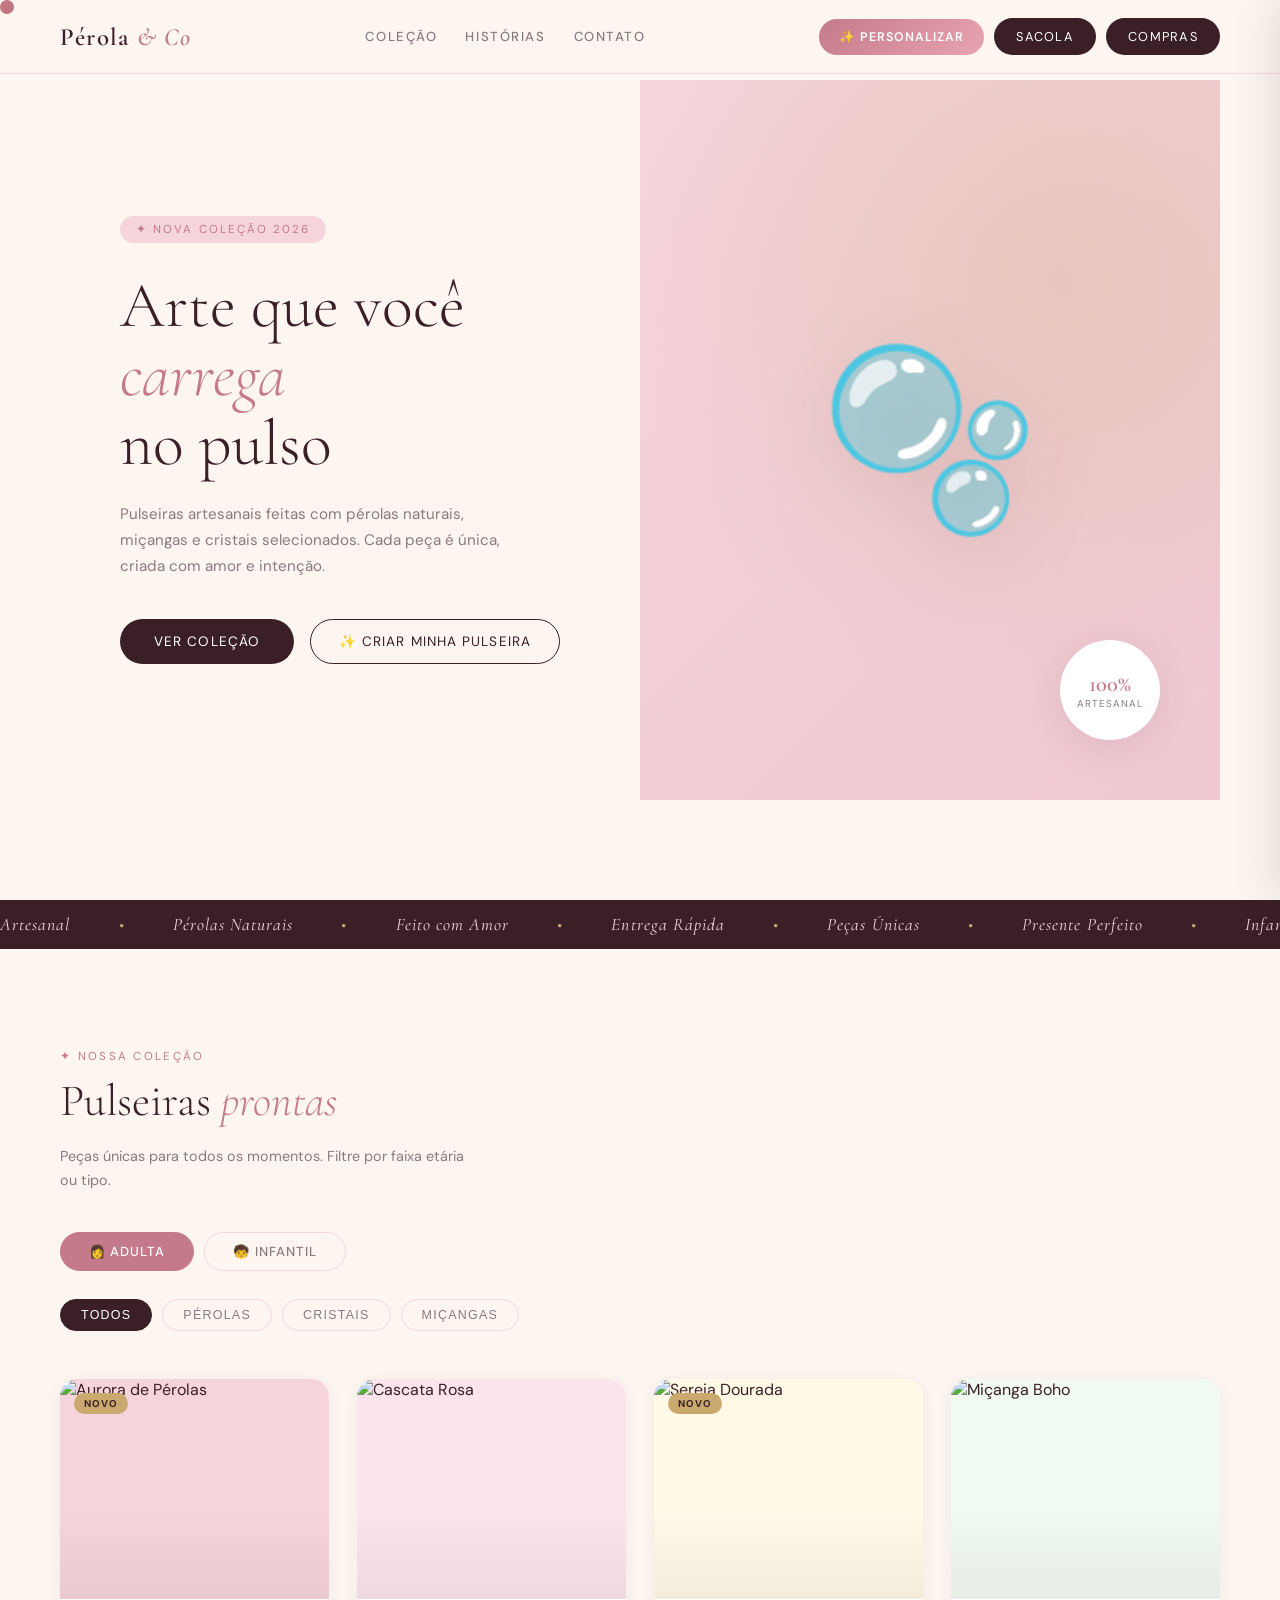
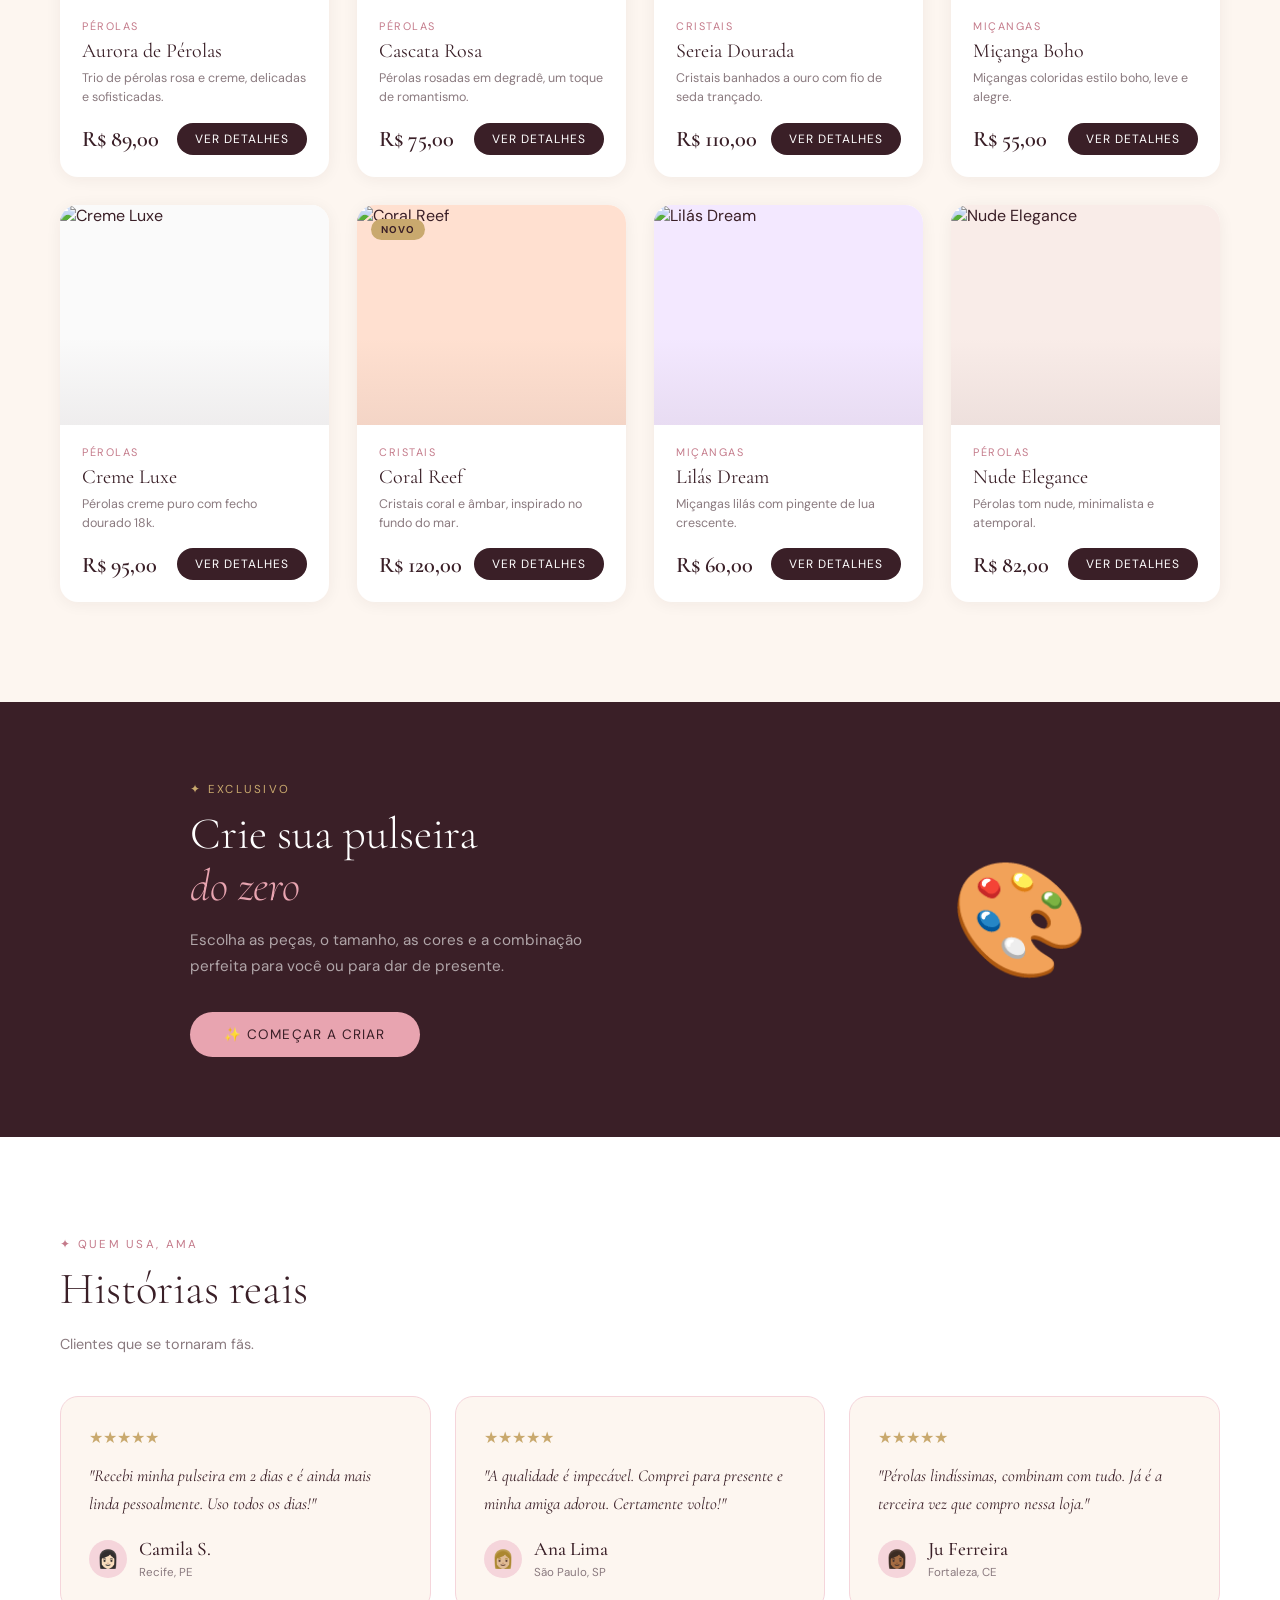
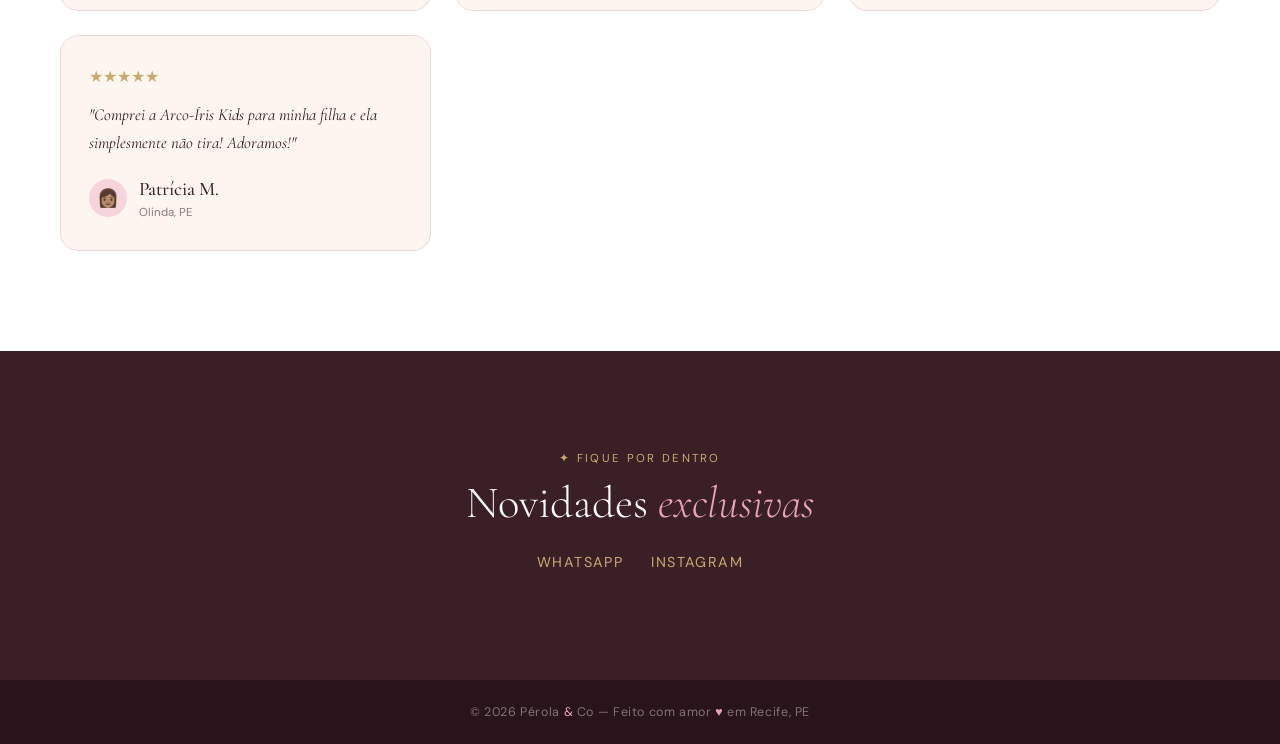
==== commit 8620c88f: "refazer.arquivos" ====
--- a/index.html
+++ b/index.html
@@ -3,24 +3,24 @@
 <head>
 <meta charset="UTF-8">
 <meta name="viewport" content="width=device-width, initial-scale=1.0">
-<title>Pérola & Co — Pulseiras Artesanais</title>
+<title>Pérola &amp; Co — Pulseiras Artesanais</title>
 <link href="https://fonts.googleapis.com/css2?family=Cormorant+Garamond:ital,wght@0,300;0,400;0,600;1,300;1,400&family=DM+Sans:wght@300;400;500&display=swap" rel="stylesheet">
 <link rel="stylesheet" href="style.css">
-<!-- React + Babel para o personalizador -->
+<!-- React (necessário para a página de personalização) -->
 <script src="https://cdnjs.cloudflare.com/ajax/libs/react/18.2.0/umd/react.production.min.js"></script>
 <script src="https://cdnjs.cloudflare.com/ajax/libs/react-dom/18.2.0/umd/react-dom.production.min.js"></script>
 <script src="https://cdnjs.cloudflare.com/ajax/libs/babel-standalone/7.23.2/babel.min.js"></script>
 </head>
 <body>
-
+ 
 <div id="cursor"></div>
-
+ 
 <header id="header">
-  <a class="logo" href="#" onclick="showPage('catalog')">Pérola <span>&amp; Co</span></a>
+  <a class="logo" onclick="showPage('catalog')">Pérola <span>&amp; Co</span></a>
   <nav>
-    <a href="#" onclick="showPage('catalog'); scrollToSection('#produtos')">Coleção</a>
-    <a href="#" onclick="showPage('catalog'); setTimeout(()=>scrollToSection('#depoimentos'),100)">Histórias</a>
-    <a href="#" onclick="showPage('catalog'); setTimeout(()=>scrollToSection('#contato'),100)">Contato</a>
+    <a onclick="showPage('catalog');setTimeout(()=>scrollToSection('#produtos'),100)">Coleção</a>
+    <a onclick="showPage('catalog');setTimeout(()=>scrollToSection('#depoimentos'),150)">Histórias</a>
+    <a onclick="showPage('catalog');setTimeout(()=>scrollToSection('#contato'),150)">Contato</a>
   </nav>
   <div class="header-actions">
     <button class="btn-personalizar" onclick="showPage('personalizar')">✨ Personalizar</button>
@@ -28,19 +28,12 @@
       Sacola
       <span class="cart-badge" id="cartBadge">0</span>
     </button>
-    <a href="https://wa.me/5581973420530?text=Olá%20vim%20acompanhar%20meu%20pedido"
-       target="_blank" rel="noopener noreferrer" class="acompanhar-pedido">
-      Acompanhar pedido
-    </a>
+    <a href="compras.html" class="acompanhar-pedido">Compras</a>
   </div>
 </header>
-
-<!-- ══════════════════════════════════════
-     PÁGINA: CATÁLOGO
-══════════════════════════════════════ -->
+ 
+<!-- CATÁLOGO -->
 <div class="page active" id="page-catalog">
-
-  <!-- HERO -->
   <section class="hero" id="inicio">
     <div class="hero-left">
       <div class="hero-tag">✦ Nova Coleção 2026</div>
@@ -53,39 +46,24 @@
     </div>
     <div class="hero-right">
       <div class="hero-pearl-visual">🫧</div>
-      <div class="hero-badge">
-        <span>100%</span>
-        <span>Artesanal</span>
-      </div>
+      <div class="hero-badge"><span>100%</span><span>Artesanal</span></div>
     </div>
   </section>
-
-  <!-- MARQUEE -->
-  <div class="marquee-wrap">
-    <div class="marquee" id="marqueeTrack"></div>
-  </div>
-
-  <!-- AUDIÊNCIA TABS (Infantil / Adulta) -->
+ 
+  <div class="marquee-wrap"><div class="marquee" id="marqueeTrack"></div></div>
+ 
   <section id="produtos">
     <div class="section-label">✦ Nossa Coleção</div>
     <h2 class="section-title reveal">Pulseiras <em style="font-style:italic;color:var(--mauve)">prontas</em></h2>
     <p class="section-sub reveal">Peças únicas para todos os momentos. Filtre por faixa etária ou tipo.</p>
-
-    <!-- TABS Infantil / Adulta -->
     <div class="audience-tabs reveal" id="audienceTabs">
-      <button class="audience-tab active" data-audience="adulta" onclick="setAudience('adulta', this)">
-        👩 Adulta
-      </button>
-      <button class="audience-tab" data-audience="infantil" onclick="setAudience('infantil', this)">
-        🧒 Infantil
-      </button>
+      <button class="audience-tab active" onclick="setAudience('adulta',this)">👩 Adulta</button>
+      <button class="audience-tab" onclick="setAudience('infantil',this)">🧒 Infantil</button>
     </div>
-
     <div class="filter-bar reveal" id="filterBar"></div>
     <div class="products-grid reveal" id="productsGrid"></div>
   </section>
-
-  <!-- BANNER PERSONALIZAR -->
+ 
   <section class="banner-custom reveal">
     <div class="banner-custom-inner">
       <div class="banner-custom-text">
@@ -94,223 +72,35 @@
         <p style="color:rgba(255,255,255,.6);font-size:.95rem;line-height:1.7;max-width:400px;margin-bottom:32px">
           Escolha as peças, o tamanho, as cores e a combinação perfeita para você ou para dar de presente.
         </p>
-        <button class="btn-primary" style="background:var(--rose);color:var(--deep)" onclick="showPage('personalizar')">
-          ✨ Começar a Criar
-        </button>
+        <button class="btn-primary" style="background:var(--rose);color:var(--deep)" onclick="showPage('personalizar')">✨ Começar a Criar</button>
       </div>
       <div class="banner-custom-visual">🎨</div>
     </div>
   </section>
-
-  <!-- DEPOIMENTOS -->
+ 
   <section id="depoimentos">
     <div class="section-label">✦ Quem usa, ama</div>
     <h2 class="section-title reveal">Histórias reais</h2>
     <p class="section-sub reveal">Clientes que se tornaram fãs.</p>
     <div class="reviews-grid" id="reviewsGrid"></div>
   </section>
-
-  <!-- CONTATO -->
+ 
   <section id="contato">
     <div class="section-label">✦ Fique por dentro</div>
     <h2 class="section-title">Novidades <em style="font-style:italic;color:var(--rose)">exclusivas</em></h2>
     <a href="https://wa.me/5581973420530?text=Olá%20vim%20pelo%20site" target="_blank" rel="noopener noreferrer" class="zap">WhatsApp</a>
     <a href="https://instagram.com/jujuh_oliveira06" target="_blank" class="insta">Instagram</a>
   </section>
-
-  <footer>
-    © 2026 Pérola <span>&amp;</span> Co — Feito com amor <span>♥</span> em Recife, PE
-  </footer>
-
-</div><!-- /page-catalog -->
-
-
-<!-- ══════════════════════════════════════
-     PÁGINA: PERSONALIZAR (React)
-══════════════════════════════════════ -->
+ 
+  <footer>© 2026 Pérola <span>&amp;</span> Co — Feito com amor <span>♥</span> em Recife, PE</footer>
+</div>
+ 
+<!-- PERSONALIZAR -->
 <div class="page" id="page-personalizar">
   <div id="personalizador-root"></div>
 </div>
-
-
-<!-- ══════════════════════════════════════
-     PÁGINA: DETALHE DO PRODUTO
-══════════════════════════════════════ -->
-<div class="page" id="page-detail">
-  <div class="detail-wrap">
-    <div class="breadcrumb">
-      <a href="#" onclick="showPage('catalog')">Coleção</a>
-      <span>›</span>
-      <span id="breadcrumbName">Produto</span>
-    </div>
-    <div class="detail-grid">
-      <div class="detail-img-wrap">
-        <span class="detail-tag-new" id="detailTagNew" style="display:none">Novo</span>
-        <img id="detailImg" src="" alt="">
-      </div>
-      <div class="detail-info">
-        <div class="detail-category" id="detailCategory"></div>
-        <h1 class="detail-name" id="detailName"></h1>
-        <p class="detail-desc" id="detailDesc"></p>
-        <div class="detail-price" id="detailPrice"></div>
-        <div class="opt-label">Tamanho</div>
-        <div class="size-options" id="sizeOptions"></div>
-        <div class="opt-label">Quantidade</div>
-        <div class="qty-wrap">
-          <button class="qty-btn" onclick="changeQty(-1)">−</button>
-          <span class="qty-val" id="qtyVal">1</span>
-          <button class="qty-btn" onclick="changeQty(1)">+</button>
-        </div>
-        <div class="detail-cta">
-          <button class="btn-primary" onclick="goToCheckout()">Comprar agora</button>
-          <button class="btn-cart" onclick="addCurrentToCart()">+ Sacola</button>
-        </div>
-      </div>
-    </div>
-  </div>
-</div><!-- /page-detail -->
-
-
-<!-- ══════════════════════════════════════
-     PÁGINA: CHECKOUT
-══════════════════════════════════════ -->
-<div class="page" id="page-checkout">
-  <div class="checkout-wrap">
-    <div class="breadcrumb">
-      <a href="#" onclick="showPage('catalog')">Coleção</a>
-      <span>›</span>
-      <a href="#" onclick="showPage('detail')">Produto</a>
-      <span>›</span>
-      <span>Finalizar Pedido</span>
-    </div>
-    <div class="checkout-grid">
-      <div>
-        <div class="checkout-section">
-          <div class="checkout-section-title">📦 Revisão do Pedido</div>
-          <div class="review-product">
-            <img class="review-img" id="checkoutImg" src="" alt="">
-            <div class="review-details">
-              <div class="review-name" id="checkoutName"></div>
-              <div class="review-meta" id="checkoutMeta"></div>
-            </div>
-            <div class="review-price" id="checkoutPrice"></div>
-          </div>
-        </div>
-        <div class="checkout-section">
-          <div class="checkout-section-title">💳 Forma de Pagamento</div>
-          <div class="payment-options">
-            <button class="pay-btn selected" data-pay="pix" onclick="selectPay('pix')">
-              <span class="pay-icon">🏦</span>
-              <span class="pay-label">PIX</span>
-              <span class="pay-sub">Aprovação imediata</span>
-            </button>
-            <button class="pay-btn" data-pay="cartao" onclick="selectPay('cartao')">
-              <span class="pay-icon">💳</span>
-              <span class="pay-label">Cartão de Crédito</span>
-              <span class="pay-sub">Até 3x sem juros</span>
-            </button>
-            <button class="pay-btn" data-pay="debito" onclick="selectPay('debito')">
-              <span class="pay-icon">🏧</span>
-              <span class="pay-label">Cartão de Débito</span>
-              <span class="pay-sub">Aprovação rápida</span>
-            </button>
-            <button class="pay-btn" data-pay="dinheiro" onclick="selectPay('dinheiro')">
-              <span class="pay-icon">💵</span>
-              <span class="pay-label">Dinheiro</span>
-              <span class="pay-sub">Na entrega / retirada</span>
-            </button>
-          </div>
-        </div>
-        <div class="checkout-section">
-          <div class="checkout-section-title">🚚 Entrega ou Retirada</div>
-          <div class="delivery-options">
-            <button class="delivery-opt" data-delivery="entrega" onclick="selectDelivery('entrega')">
-              <span class="delivery-icon">🛵</span>
-              <div class="delivery-info">
-                <div class="delivery-name">Entregar no meu endereço</div>
-                <div class="delivery-sub">Recife e região — combinamos o frete pelo WhatsApp</div>
-              </div>
-            </button>
-            <button class="delivery-opt selected" data-delivery="retirada" onclick="selectDelivery('retirada')">
-              <span class="delivery-icon">🏠</span>
-              <div class="delivery-info">
-                <div class="delivery-name">Retirar no local</div>
-                <div class="delivery-sub">Jaboatão dos Guararapes, PE — sem frete</div>
-              </div>
-            </button>
-          </div>
-          <div id="deliveryFields" style="display:none; margin-top:24px">
-            <div class="form-row">
-              <div class="form-group">
-                <label class="form-label">CEP</label>
-                <input class="form-input" type="text" placeholder="00000-000" maxlength="9">
-              </div>
-              <div class="form-group">
-                <label class="form-label">Bairro</label>
-                <input class="form-input" type="text" placeholder="Seu bairro">
-              </div>
-            </div>
-            <div class="form-group">
-              <label class="form-label">Endereço</label>
-              <input class="form-input" type="text" placeholder="Rua, número, complemento">
-            </div>
-          </div>
-        </div>
-        <div class="checkout-section">
-          <div class="checkout-section-title">📱 Seus Dados</div>
-          <div class="form-row">
-            <div class="form-group">
-              <label class="form-label">Nome</label>
-              <input class="form-input" type="text" placeholder="Seu nome completo">
-            </div>
-            <div class="form-group">
-              <label class="form-label">WhatsApp</label>
-              <input class="form-input" type="tel" placeholder="(81) 99999-0000">
-            </div>
-          </div>
-        </div>
-      </div>
-      <div class="order-summary">
-        <div class="summary-title">Resumo</div>
-        <div class="summary-row"><span>Produto</span><span id="summaryProduct">—</span></div>
-        <div class="summary-row"><span>Tamanho</span><span id="summarySize">—</span></div>
-        <div class="summary-row"><span>Quantidade</span><span id="summaryQty">—</span></div>
-        <div class="summary-row"><span>Pagamento</span><span id="summaryPay">PIX</span></div>
-        <div class="summary-row"><span>Entrega</span><span id="summaryDelivery">Retirada</span></div>
-        <hr class="summary-divider">
-        <div class="summary-total-row">
-          <span class="summary-total-label">Total</span>
-          <span class="summary-total-val" id="summaryTotal">R$ 0,00</span>
-        </div>
-        <button class="checkout-finish-btn" onclick="finishOrder()">Finalizar Pedido</button>
-        <div class="security-note">🔒 Pedido enviado via WhatsApp</div>
-      </div>
-    </div>
-  </div>
-</div><!-- /page-checkout -->
-
-
-<!-- ══════════════════════════════════════
-     PÁGINA: CONFIRMAÇÃO
-══════════════════════════════════════ -->
-<div class="page" id="page-confirm">
-  <div class="confirm-wrap">
-    <div class="confirm-card">
-      <div class="confirm-icon">🌸</div>
-      <div class="confirm-title">Pedido enviado!</div>
-      <p class="confirm-sub">Recebemos seu pedido e entraremos em contato pelo WhatsApp para confirmar os detalhes e combinar o pagamento.</p>
-      <div class="confirm-contact">
-        📱 <strong>(81) 97342-0530</strong><br>
-        📸 @jujuh_oliveira06<br>
-        <small style="color:var(--mauve)">Respondemos em até 1h nos dias úteis</small>
-      </div>
-      <button class="btn-primary" onclick="showPage('catalog')">Continuar comprando</button>
-    </div>
-  </div>
-</div><!-- /page-confirm -->
-
-
-<!-- ── CART SIDEBAR ── -->
+ 
+<!-- CARRINHO -->
 <div class="cart-overlay" id="cartOverlay" onclick="toggleCart()"></div>
 <div class="cart-panel" id="cartPanel">
   <div class="cart-header">
@@ -321,23 +111,14 @@
     <div class="cart-empty" id="cartEmpty">Sua sacola está vazia 🌸</div>
   </div>
   <div class="cart-footer">
-    <div class="cart-total">
-      <span>Total</span>
-      <span class="cart-total-val" id="cartTotal">R$ 0,00</span>
-    </div>
+    <div class="cart-total"><span>Total</span><span class="cart-total-val" id="cartTotal">R$ 0,00</span></div>
     <button class="checkout-btn-cart" onclick="cartToCheckout()">Finalizar Pedido</button>
   </div>
 </div>
-
-<!-- TOAST -->
+ 
 <div class="toast" id="toast"></div>
-
-<script src="data/products.js"></script>
-<script src="js/catalog.js"></script>
-<script src="js/cart.js"></script>
-<script src="js/checkout.js"></script>
-<script src="js/ui.js"></script>
-<script type="text/babel" src="js/personalizer.jsx"></script>
-<script src="js/main.js"></script>
+ 
+<script src="script.js"></script>
+<script type="text/babel" src="personalizar.js"></script>
 </body>
 </html>
--- a/style.css
+++ b/style.css
@@ -1,1227 +1,268 @@
-/* ══════════════════════════════════════
-   PÉROLA & CO — style.css
-   Inclui: reset, variáveis, header, hero,
-   catálogo, audience tabs, personalizar,
-   detalhe, checkout, confirmação,
-   carrinho, toast, reveal, responsivo.
-══════════════════════════════════════ */
-
-/* ── RESET & VARIÁVEIS ── */
-*, *::before, *::after {
-  box-sizing: border-box;
-  margin: 0;
-  padding: 0;
+*,*::before,*::after{box-sizing:border-box;margin:0;padding:0}
+:root{
+  --rose:#e8a4b0;--blush:#f5d5db;--cream:#fdf6f0;
+  --mauve:#c47a8a;--deep:#3a1f27;--gold:#c9a96e;
+  --white:#fff;--gray:#8a7a7f;
+  --shadow:0 8px 40px rgba(58,31,39,.10);--r:18px;
 }
-
-:root {
-  --rose:   #e8a4b0;
-  --blush:  #f5d5db;
-  --cream:  #fdf6f0;
-  --mauve:  #c47a8a;
-  --deep:   #3a1f27;
-  --gold:   #c9a96e;
-  --white:  #fff;
-  --gray:   #8a7a7f;
-  --shadow: 0 8px 40px rgba(58,31,39,.10);
-  --r:      18px;
+html{scroll-behavior:smooth}
+body{font-family:'DM Sans',sans-serif;background:var(--cream);color:var(--deep);overflow-x:hidden;cursor:none}
+#cursor{width:14px;height:14px;border-radius:50%;background:var(--mauve);position:fixed;top:0;left:0;pointer-events:none;z-index:9999;transition:transform .15s ease,background .2s;mix-blend-mode:multiply}
+#cursor.big{transform:scale(3.5);background:var(--rose)}
+ 
+/* HEADER */
+header{position:fixed;top:0;left:0;right:0;z-index:100;display:flex;align-items:center;justify-content:space-between;padding:18px 60px;background:rgba(253,246,240,.92);backdrop-filter:blur(14px);border-bottom:1px solid var(--blush);transition:box-shadow .3s;gap:16px}
+header.scrolled{box-shadow:var(--shadow)}
+.logo{font-family:'Cormorant Garamond',serif;font-size:1.55rem;font-weight:600;letter-spacing:.05em;color:var(--deep);text-decoration:none;cursor:pointer;flex-shrink:0}
+.logo span{color:var(--mauve);font-style:italic}
+nav{display:flex;gap:28px}
+nav a{text-decoration:none;font-size:.82rem;font-weight:500;letter-spacing:.12em;text-transform:uppercase;color:var(--gray);transition:color .2s;cursor:pointer}
+nav a:hover{color:var(--mauve)}
+.header-actions{display:flex;align-items:center;gap:10px;flex-shrink:0}
+.btn-personalizar{background:linear-gradient(135deg,var(--mauve),var(--rose));color:var(--white);border:none;padding:10px 20px;border-radius:50px;font-family:'DM Sans',sans-serif;font-size:.78rem;letter-spacing:.08em;text-transform:uppercase;cursor:pointer;transition:opacity .2s,transform .15s;font-weight:600}
+.btn-personalizar:hover{opacity:.85;transform:translateY(-1px)}
+.cart-btn{position:relative;background:var(--deep);color:var(--white);border:none;padding:10px 22px;border-radius:50px;font-family:'DM Sans',sans-serif;font-size:.8rem;letter-spacing:.1em;text-transform:uppercase;cursor:pointer;transition:background .2s,transform .15s}
+.cart-btn:hover{background:var(--mauve);transform:translateY(-1px)}
+.acompanhar-pedido{text-decoration:none;background:var(--deep);color:var(--white);border:none;padding:10px 22px;border-radius:50px;font-family:'DM Sans',sans-serif;font-size:.8rem;letter-spacing:.1em;text-transform:uppercase;cursor:pointer;transition:background .2s;white-space:nowrap}
+.acompanhar-pedido:hover{background:var(--mauve)}
+.cart-badge{position:absolute;top:-6px;right:-6px;background:var(--gold);color:var(--deep);font-size:.65rem;font-weight:700;width:18px;height:18px;border-radius:50%;display:none;align-items:center;justify-content:center}
+ 
+/* PÁGINAS */
+.page{display:none;animation:fadeInPage .4s ease}
+.page.active{display:block}
+@keyframes fadeInPage{from{opacity:0;transform:translateY(16px)}to{opacity:1;transform:none}}
+ 
+/* UTILS */
+section{padding:100px 60px}
+.section-label{font-size:.72rem;letter-spacing:.2em;text-transform:uppercase;color:var(--mauve);margin-bottom:12px}
+.section-title{font-family:'Cormorant Garamond',serif;font-size:clamp(2rem,3.5vw,3rem);font-weight:300;line-height:1.15;color:var(--deep);margin-bottom:16px}
+.section-sub{font-size:.9rem;color:var(--gray);line-height:1.7;max-width:420px;margin-bottom:40px}
+.btn-primary{background:var(--deep);color:var(--white);border:none;padding:14px 34px;border-radius:50px;font-family:'DM Sans',sans-serif;font-size:.85rem;letter-spacing:.08em;text-transform:uppercase;cursor:pointer;transition:background .2s,transform .15s}
+.btn-primary:hover{background:var(--mauve);transform:translateY(-2px)}
+.btn-ghost{background:transparent;color:var(--deep);border:1.5px solid var(--deep);padding:13px 28px;border-radius:50px;font-family:'DM Sans',sans-serif;font-size:.85rem;letter-spacing:.08em;text-transform:uppercase;cursor:pointer;transition:border-color .2s,color .2s,transform .15s}
+.btn-ghost:hover{border-color:var(--mauve);color:var(--mauve);transform:translateY(-2px)}
+.breadcrumb{display:flex;align-items:center;gap:8px;margin-bottom:40px;font-size:.78rem;color:var(--gray)}
+.breadcrumb a{color:var(--mauve);text-decoration:none;cursor:pointer}
+.breadcrumb a:hover{text-decoration:underline}
+ 
+/* HERO */
+.hero{min-height:100vh;display:grid;grid-template-columns:1fr 1fr;padding-top:80px}
+.hero-left{display:flex;flex-direction:column;justify-content:center;padding:80px 60px}
+.hero-tag{display:inline-block;font-size:.72rem;letter-spacing:.18em;text-transform:uppercase;color:var(--mauve);background:var(--blush);padding:6px 16px;border-radius:50px;margin-bottom:28px;width:fit-content}
+.hero h1{font-family:'Cormorant Garamond',serif;font-size:clamp(2.8rem,5vw,4.8rem);font-weight:300;line-height:1.08;color:var(--deep);margin-bottom:24px}
+.hero h1 em{font-style:italic;color:var(--mauve)}
+.hero p{font-size:.95rem;line-height:1.7;color:var(--gray);max-width:380px;margin-bottom:40px}
+.hero-cta{display:flex;gap:16px;align-items:center;flex-wrap:wrap}
+.hero-right{background:linear-gradient(135deg,var(--blush) 0%,#f0c8d2 100%);display:flex;align-items:center;justify-content:center;position:relative;overflow:hidden}
+.hero-right::before{content:'';position:absolute;inset:-40px;background:radial-gradient(circle at 70% 30%,rgba(201,169,110,.25) 0%,transparent 60%)}
+.hero-pearl-visual{font-size:11rem;animation:floatPearl 4s ease-in-out infinite;filter:drop-shadow(0 20px 40px rgba(58,31,39,.15));z-index:1}
+@keyframes floatPearl{0%,100%{transform:translateY(0) rotate(-3deg)}50%{transform:translateY(-18px) rotate(3deg)}}
+.hero-badge{position:absolute;bottom:60px;right:60px;background:var(--white);border-radius:50%;width:100px;height:100px;display:flex;flex-direction:column;align-items:center;justify-content:center;box-shadow:var(--shadow);animation:spin 12s linear infinite}
+.hero-badge span:first-child{font-family:'Cormorant Garamond',serif;font-size:1.4rem;font-weight:600;color:var(--mauve)}
+.hero-badge span:last-child{font-size:.62rem;letter-spacing:.1em;text-transform:uppercase;color:var(--gray)}
+@keyframes spin{from{transform:rotate(0deg)}to{transform:rotate(360deg)}}
+ 
+/* MARQUEE */
+.marquee-wrap{overflow:hidden;background:var(--deep);padding:14px 0}
+.marquee{display:flex;gap:48px;white-space:nowrap;animation:marqueeScroll 20s linear infinite}
+.marquee span{font-family:'Cormorant Garamond',serif;font-size:1.1rem;font-style:italic;color:var(--blush);letter-spacing:.06em;flex-shrink:0}
+.marquee span.dot{color:var(--gold);font-style:normal}
+@keyframes marqueeScroll{from{transform:translateX(0)}to{transform:translateX(-50%)}}
+ 
+/* AUDIENCE TABS */
+.audience-tabs{display:flex;gap:10px;margin-bottom:28px}
+.audience-tab{padding:10px 28px;border-radius:50px;border:1.5px solid var(--blush);background:transparent;font-size:.82rem;letter-spacing:.08em;text-transform:uppercase;color:var(--gray);cursor:pointer;transition:all .25s;font-family:'DM Sans',sans-serif;font-weight:500}
+.audience-tab:hover{border-color:var(--mauve);color:var(--mauve)}
+.audience-tab.active{background:var(--mauve);border-color:var(--mauve);color:var(--white)}
+ 
+/* FILTROS & GRID */
+.filter-bar{display:flex;gap:10px;margin-bottom:48px;flex-wrap:wrap}
+.filter-btn{padding:8px 20px;border-radius:50px;border:1.5px solid var(--blush);background:transparent;font-size:.78rem;letter-spacing:.1em;text-transform:uppercase;color:var(--gray);cursor:pointer;transition:all .2s}
+.filter-btn:hover,.filter-btn.active{background:var(--deep);border-color:var(--deep);color:var(--white)}
+.products-grid{display:grid;grid-template-columns:repeat(auto-fill,minmax(260px,1fr));gap:28px}
+.product-card{background:var(--white);border-radius:var(--r);overflow:hidden;box-shadow:0 2px 16px rgba(58,31,39,.06);transition:box-shadow .3s,transform .3s;cursor:pointer}
+.product-card:hover{box-shadow:var(--shadow);transform:translateY(-6px)}
+.product-img{height:220px;display:flex;align-items:center;justify-content:center;position:relative;overflow:hidden}
+.product-img img{width:100%;height:100%;object-fit:cover;transition:transform .4s ease}
+.product-card:hover .product-img img{transform:scale(1.06)}
+.product-img::after{content:'';position:absolute;inset:0;background:linear-gradient(180deg,transparent 60%,rgba(58,31,39,.06));pointer-events:none}
+.product-tag-new{position:absolute;top:14px;left:14px;z-index:2;background:var(--gold);color:var(--deep);font-size:.62rem;font-weight:700;letter-spacing:.1em;text-transform:uppercase;padding:4px 10px;border-radius:50px}
+.product-tag-audience{position:absolute;top:14px;right:14px;z-index:2;background:rgba(253,246,240,.92);color:var(--deep);font-size:.6rem;font-weight:600;letter-spacing:.05em;padding:4px 10px;border-radius:50px}
+.product-info{padding:20px 22px 22px}
+.product-category{font-size:.68rem;letter-spacing:.14em;text-transform:uppercase;color:var(--mauve);margin-bottom:6px}
+.product-name{font-family:'Cormorant Garamond',serif;font-size:1.25rem;font-weight:400;color:var(--deep);margin-bottom:6px}
+.product-desc{font-size:.78rem;color:var(--gray);line-height:1.5;margin-bottom:16px}
+.product-footer{display:flex;align-items:center;justify-content:space-between}
+.product-price{font-family:'Cormorant Garamond',serif;font-size:1.4rem;font-weight:600;color:var(--deep)}
+.view-btn{background:var(--deep);color:var(--white);border:none;padding:8px 18px;border-radius:50px;font-family:'DM Sans',sans-serif;font-size:.75rem;letter-spacing:.08em;text-transform:uppercase;cursor:pointer;transition:background .2s,transform .15s}
+.view-btn:hover{background:var(--mauve);transform:translateY(-2px)}
+ 
+/* BANNER PERSONALIZAR */
+.banner-custom{background:var(--deep);padding:80px 60px}
+.banner-custom-inner{display:flex;align-items:center;justify-content:space-between;max-width:900px;margin:0 auto;gap:40px}
+.banner-custom-visual{font-size:7rem;animation:floatPearl 3s ease-in-out infinite;flex-shrink:0}
+ 
+/* DEPOIMENTOS */
+#depoimentos{background:var(--white)}
+.reviews-grid{display:grid;grid-template-columns:repeat(3,1fr);gap:24px}
+.review-card{background:var(--cream);border-radius:var(--r);padding:30px 28px;border:1px solid var(--blush);transition:transform .2s}
+.review-card:hover{transform:translateY(-4px)}
+.stars{color:var(--gold);font-size:1rem;margin-bottom:14px}
+.review-text{font-family:'Cormorant Garamond',serif;font-size:1.05rem;font-style:italic;line-height:1.65;color:var(--deep);margin-bottom:20px}
+.review-author{display:flex;align-items:center;gap:12px}
+.review-avatar{width:38px;height:38px;border-radius:50%;background:var(--blush);display:flex;align-items:center;justify-content:center;font-size:1.1rem}
+.review-name{font-size:.82rem;font-weight:500;color:var(--deep)}
+.review-loc{font-size:.72rem;color:var(--gray)}
+ 
+/* CONTATO */
+#contato{background:var(--deep);text-align:center}
+#contato .section-label{color:var(--gold)}
+#contato .section-title{color:var(--white);max-width:500px;margin:0 auto 16px}
+ 
+/* FOOTER */
+footer{background:#2a141b;color:rgba(255,255,255,.4);text-align:center;padding:24px 60px;font-size:.78rem;letter-spacing:.05em}
+footer span{color:var(--rose)}
+ 
+/* DETALHE */
+.detail-wrap{padding:120px 60px 100px}
+.detail-grid{display:grid;grid-template-columns:1fr 1fr;gap:64px;align-items:start}
+.detail-img-wrap{position:relative;border-radius:var(--r);overflow:hidden;aspect-ratio:1;background:var(--blush)}
+.detail-img-wrap img{width:100%;height:100%;object-fit:cover}
+.detail-tag-new{position:absolute;top:20px;left:20px;background:var(--gold);color:var(--deep);font-size:.62rem;font-weight:700;letter-spacing:.1em;text-transform:uppercase;padding:6px 14px;border-radius:50px;z-index:2}
+.detail-category{font-size:.7rem;letter-spacing:.2em;text-transform:uppercase;color:var(--mauve);margin-bottom:10px}
+.detail-name{font-family:'Cormorant Garamond',serif;font-size:clamp(2rem,3vw,2.8rem);font-weight:300;line-height:1.1;color:var(--deep);margin-bottom:20px}
+.detail-desc{font-size:.92rem;color:var(--gray);line-height:1.8;margin-bottom:32px}
+.detail-price{font-family:'Cormorant Garamond',serif;font-size:2.2rem;font-weight:600;color:var(--deep);margin-bottom:32px}
+.opt-label{font-size:.72rem;letter-spacing:.15em;text-transform:uppercase;color:var(--gray);margin-bottom:12px}
+.size-options{display:flex;gap:10px;margin-bottom:28px}
+.size-btn{width:52px;height:52px;border-radius:50%;border:1.5px solid var(--blush);background:var(--white);font-size:.85rem;font-weight:500;color:var(--deep);cursor:pointer;transition:all .2s;display:flex;flex-direction:column;align-items:center;justify-content:center;gap:1px}
+.size-btn .cm{font-size:.6rem;color:var(--gray)}
+.size-btn:hover{border-color:var(--mauve);color:var(--mauve)}
+.size-btn.selected{background:var(--deep);border-color:var(--deep);color:var(--white)}
+.size-btn.selected .cm{color:rgba(255,255,255,.6)}
+.qty-wrap{display:flex;align-items:center;margin-bottom:32px;border:1.5px solid var(--blush);border-radius:50px;width:fit-content;overflow:hidden}
+.qty-btn{width:44px;height:44px;background:transparent;border:none;font-size:1.2rem;color:var(--deep);cursor:pointer;transition:background .15s;display:flex;align-items:center;justify-content:center}
+.qty-btn:hover{background:var(--blush)}
+.qty-val{width:44px;text-align:center;font-size:1rem;font-weight:500;color:var(--deep)}
+.detail-cta{display:flex;gap:14px;align-items:center}
+.btn-cart{background:transparent;color:var(--deep);border:1.5px solid var(--deep);padding:15px 28px;border-radius:50px;font-family:'DM Sans',sans-serif;font-size:.85rem;letter-spacing:.08em;text-transform:uppercase;cursor:pointer;transition:all .2s}
+.btn-cart:hover{border-color:var(--mauve);color:var(--mauve)}
+ 
+/* CHECKOUT */
+.checkout-wrap{padding:120px 60px 100px}
+.checkout-grid{display:grid;grid-template-columns:1fr 380px;gap:48px;align-items:start}
+.checkout-section{background:var(--white);border-radius:var(--r);padding:32px;margin-bottom:24px;box-shadow:0 2px 16px rgba(58,31,39,.06)}
+.checkout-section-title{font-family:'Cormorant Garamond',serif;font-size:1.4rem;font-weight:400;color:var(--deep);margin-bottom:24px;padding-bottom:16px;border-bottom:1px solid var(--blush)}
+.review-product{display:flex;gap:20px;align-items:center}
+.review-img{width:80px;height:80px;border-radius:12px;object-fit:cover;flex-shrink:0}
+.review-name{font-family:'Cormorant Garamond',serif;font-size:1.2rem;color:var(--deep);margin-bottom:4px}
+.review-meta{font-size:.8rem;color:var(--gray);line-height:1.7}
+.review-price{font-family:'Cormorant Garamond',serif;font-size:1.4rem;font-weight:600;color:var(--deep);margin-left:auto;white-space:nowrap}
+.payment-options{display:grid;grid-template-columns:1fr 1fr;gap:12px}
+.pay-btn{border:1.5px solid var(--blush);background:var(--white);border-radius:14px;padding:18px 16px;cursor:pointer;transition:all .2s;display:flex;flex-direction:column;align-items:center;gap:8px;position:relative}
+.pay-btn:hover{border-color:var(--mauve)}
+.pay-btn.selected{border-color:var(--mauve);background:rgba(196,122,138,.06)}
+.pay-btn.selected::after{content:'✓';position:absolute;top:10px;right:12px;font-size:.7rem;font-weight:700;color:var(--mauve)}
+.pay-icon{font-size:1.8rem}
+.pay-label{font-size:.78rem;font-weight:500;color:var(--deep);letter-spacing:.04em}
+.pay-sub{font-size:.68rem;color:var(--gray)}
+.delivery-options{display:flex;flex-direction:column;gap:12px}
+.delivery-opt{border:1.5px solid var(--blush);background:var(--white);border-radius:14px;padding:18px 20px;cursor:pointer;transition:all .2s;display:flex;align-items:center;gap:16px;text-align:left}
+.delivery-opt:hover{border-color:var(--mauve)}
+.delivery-opt.selected{border-color:var(--mauve);background:rgba(196,122,138,.06)}
+.delivery-icon{font-size:1.6rem;flex-shrink:0}
+.delivery-name{font-size:.9rem;font-weight:500;color:var(--deep)}
+.delivery-sub{font-size:.75rem;color:var(--gray);margin-top:2px}
+.form-group{margin-bottom:18px}
+.form-label{font-size:.72rem;letter-spacing:.15em;text-transform:uppercase;color:var(--gray);margin-bottom:8px;display:block}
+.form-input{width:100%;padding:13px 18px;border-radius:50px;border:1.5px solid var(--blush);background:var(--white);font-family:'DM Sans',sans-serif;font-size:.88rem;color:var(--deep);outline:none;transition:border-color .2s}
+.form-input:focus{border-color:var(--mauve)}
+.form-row{display:grid;grid-template-columns:1fr 1fr;gap:12px}
+.order-summary{background:var(--deep);border-radius:var(--r);padding:32px;position:sticky;top:100px}
+.summary-title{font-family:'Cormorant Garamond',serif;font-size:1.3rem;font-weight:400;color:var(--white);margin-bottom:24px;padding-bottom:16px;border-bottom:1px solid rgba(255,255,255,.12)}
+.summary-row{display:flex;justify-content:space-between;align-items:center;margin-bottom:14px;font-size:.85rem}
+.summary-row span:first-child{color:rgba(255,255,255,.55)}
+.summary-row span:last-child{color:var(--white);font-weight:500}
+.summary-divider{border:none;border-top:1px solid rgba(255,255,255,.12);margin:18px 0}
+.summary-total-row{display:flex;justify-content:space-between;align-items:baseline}
+.summary-total-label{font-size:.75rem;letter-spacing:.12em;text-transform:uppercase;color:rgba(255,255,255,.5)}
+.summary-total-val{font-family:'Cormorant Garamond',serif;font-size:2rem;font-weight:600;color:var(--white)}
+.checkout-finish-btn{width:100%;margin-top:28px;padding:16px;border-radius:50px;background:var(--rose);color:var(--deep);border:none;font-family:'DM Sans',sans-serif;font-size:.85rem;letter-spacing:.1em;text-transform:uppercase;font-weight:700;cursor:pointer;transition:background .2s,transform .15s}
+.checkout-finish-btn:hover{background:var(--gold);transform:translateY(-2px)}
+.security-note{text-align:center;margin-top:16px;font-size:.72rem;color:rgba(255,255,255,.35);letter-spacing:.05em}
+ 
+/* CONFIRMAÇÃO */
+.confirm-wrap{min-height:80vh;display:flex;align-items:center;justify-content:center;padding:120px 60px}
+.confirm-card{background:var(--white);border-radius:var(--r);padding:64px;text-align:center;max-width:500px;box-shadow:var(--shadow)}
+.confirm-icon{font-size:4rem;margin-bottom:24px;animation:popIn .5s cubic-bezier(.34,1.56,.64,1)}
+@keyframes popIn{from{transform:scale(0);opacity:0}to{transform:scale(1);opacity:1}}
+.confirm-title{font-family:'Cormorant Garamond',serif;font-size:2.2rem;font-weight:300;color:var(--deep);margin-bottom:16px}
+.confirm-sub{font-size:.9rem;color:var(--gray);line-height:1.7;margin-bottom:32px}
+.confirm-contact{background:var(--blush);border-radius:14px;padding:20px;margin-bottom:32px;font-size:.85rem;color:var(--deep);line-height:1.8}
+ 
+/* CARRINHO */
+.cart-overlay{position:fixed;inset:0;background:rgba(58,31,39,.35);z-index:200;opacity:0;pointer-events:none;transition:opacity .3s}
+.cart-overlay.open{opacity:1;pointer-events:all}
+.cart-panel{position:fixed;top:0;right:0;bottom:0;width:380px;background:var(--cream);z-index:201;transform:translateX(100%);transition:transform .35s cubic-bezier(.4,0,.2,1);display:flex;flex-direction:column;box-shadow:-8px 0 40px rgba(58,31,39,.12)}
+.cart-panel.open{transform:translateX(0)}
+.cart-header{display:flex;align-items:center;justify-content:space-between;padding:28px 28px 20px;border-bottom:1px solid var(--blush)}
+.cart-header h2{font-family:'Cormorant Garamond',serif;font-size:1.5rem;font-weight:400}
+.cart-close{background:none;border:none;font-size:1.5rem;color:var(--gray);cursor:pointer;line-height:1;transition:color .2s}
+.cart-close:hover{color:var(--deep)}
+.cart-items{flex:1;overflow-y:auto;padding:20px 28px}
+.cart-empty{text-align:center;padding:60px 0;color:var(--gray);font-style:italic;font-family:'Cormorant Garamond',serif;font-size:1.1rem}
+.cart-item{display:flex;align-items:center;gap:14px;padding:14px 0;border-bottom:1px solid var(--blush);animation:fadeIn .3s ease}
+@keyframes fadeIn{from{opacity:0;transform:translateX(12px)}}
+.cart-item-img{width:52px;height:52px;border-radius:10px;object-fit:cover}
+.cart-item-info{flex:1}
+.cart-item-name{font-size:.9rem;font-weight:500;color:var(--deep)}
+.cart-item-price{font-size:.82rem;color:var(--gray);margin-top:2px}
+.cart-item-remove{background:none;border:none;color:var(--rose);font-size:1.1rem;cursor:pointer;transition:color .2s,transform .15s}
+.cart-item-remove:hover{color:var(--mauve);transform:scale(1.2)}
+.cart-footer{padding:20px 28px 28px;border-top:1px solid var(--blush)}
+.cart-total{display:flex;justify-content:space-between;align-items:baseline;margin-bottom:20px}
+.cart-total span:first-child{font-size:.8rem;color:var(--gray);letter-spacing:.08em;text-transform:uppercase}
+.cart-total-val{font-family:'Cormorant Garamond',serif;font-size:1.8rem;font-weight:600;color:var(--deep)}
+.checkout-btn-cart{width:100%;padding:15px;border-radius:50px;background:var(--deep);color:var(--white);border:none;font-family:'DM Sans',sans-serif;font-size:.85rem;letter-spacing:.1em;text-transform:uppercase;cursor:pointer;transition:background .2s}
+.checkout-btn-cart:hover{background:var(--mauve)}
+ 
+/* TOAST */
+.toast{position:fixed;bottom:32px;left:50%;transform:translateX(-50%) translateY(80px);background:var(--deep);color:var(--white);padding:12px 28px;border-radius:50px;font-size:.82rem;letter-spacing:.05em;z-index:300;transition:transform .4s cubic-bezier(.34,1.56,.64,1),opacity .4s;opacity:0;pointer-events:none;white-space:nowrap}
+.toast.show{transform:translateX(-50%) translateY(0);opacity:1}
+ 
+/* REVEAL */
+.reveal{opacity:0;transform:translateY(32px);transition:opacity .7s ease,transform .7s ease}
+.reveal.visible{opacity:1;transform:none}
+ 
+/* LINKS REDES */
+.insta,.zap{color:var(--gold);text-decoration:none;display:inline-block;margin:8px 12px;font-size:.9rem;letter-spacing:.1em;text-transform:uppercase;border-bottom:1px solid transparent;transition:border-color .2s}
+.insta:hover,.zap:hover{border-color:var(--gold)}
+ 
+/* RESPONSIVO */
+@media(max-width:900px){
+  header{padding:16px 20px;gap:10px}
+  nav{display:none}
+  .acompanhar-pedido{display:none}
+  .hero{grid-template-columns:1fr}
+  .hero-right{min-height:280px}
+  .hero-left{padding:60px 24px 40px}
+  section{padding:64px 24px}
+  .detail-wrap,.checkout-wrap{padding-left:24px;padding-right:24px;padding-top:100px}
+  .detail-grid{grid-template-columns:1fr}
+  .checkout-grid{grid-template-columns:1fr}
+  .order-summary{position:static}
+  .payment-options{grid-template-columns:1fr 1fr}
+  .reviews-grid{grid-template-columns:1fr}
+  .cart-panel{width:100%}
+  .confirm-card{padding:40px 24px}
+  .banner-custom-inner{flex-direction:column;text-align:center}
+  .banner-custom-visual{font-size:5rem}
+  .audience-tabs{flex-wrap:wrap}
 }
-
-html { scroll-behavior: smooth; }
-
-body {
-  font-family: 'DM Sans', sans-serif;
-  background: var(--cream);
-  color: var(--deep);
-  overflow-x: hidden;
-  cursor: none;
+@media(max-width:480px){
+  .hero h1{font-size:2.4rem}
+  .header-actions{gap:6px}
+  .btn-personalizar{padding:8px 14px;font-size:.7rem}
+  .cart-btn{padding:8px 14px;font-size:.7rem}
 }
-
-/* ── CURSOR ── */
-#cursor {
-  width: 14px; height: 14px;
-  border-radius: 50%;
-  background: var(--mauve);
-  position: fixed;
-  top: 0; left: 0;
-  pointer-events: none;
-  z-index: 9999;
-  transition: transform .15s ease, background .2s;
-  mix-blend-mode: multiply;
-}
-#cursor.big { transform: scale(3.5); background: var(--rose); }
-
-
-/* ════════════════════════════════
-   HEADER / NAV
-════════════════════════════════ */
-header {
-  position: fixed;
-  top: 0; left: 0; right: 0;
-  z-index: 100;
-  display: flex;
-  align-items: center;
-  justify-content: space-between;
-  padding: 18px 60px;
-  background: rgba(253,246,240,.88);
-  backdrop-filter: blur(14px);
-  border-bottom: 1px solid var(--blush);
-  transition: box-shadow .3s;
-  gap: 16px;
-}
-header.scrolled { box-shadow: var(--shadow); }
-
-.logo {
-  font-family: 'Cormorant Garamond', serif;
-  font-size: 1.55rem;
-  font-weight: 600;
-  letter-spacing: .05em;
-  color: var(--deep);
-  text-decoration: none;
-  cursor: none;
-  flex-shrink: 0;
-}
-.logo span { color: var(--mauve); font-style: italic; }
-
-nav { display: flex; gap: 28px; }
-nav a {
-  text-decoration: none;
-  font-size: .82rem;
-  font-weight: 500;
-  letter-spacing: .12em;
-  text-transform: uppercase;
-  color: var(--gray);
-  transition: color .2s;
-  cursor: none;
-}
-nav a:hover { color: var(--mauve); }
-
-.header-actions {
-  display: flex;
-  align-items: center;
-  gap: 10px;
-  flex-shrink: 0;
-}
-
-/* Botão Personalizar no header */
-.btn-personalizar {
-  background: linear-gradient(135deg, var(--mauve), var(--rose));
-  color: var(--white);
-  border: none;
-  padding: 10px 20px;
-  border-radius: 50px;
-  font-family: 'DM Sans', sans-serif;
-  font-size: .78rem;
-  letter-spacing: .08em;
-  text-transform: uppercase;
-  cursor: none;
-  transition: opacity .2s, transform .15s;
-  font-weight: 600;
-}
-.btn-personalizar:hover { opacity: .85; transform: translateY(-1px); }
-
-.cart-btn {
-  position: relative;
-  background: var(--deep);
-  color: var(--white);
-  border: none;
-  padding: 10px 22px;
-  border-radius: 50px;
-  font-family: 'DM Sans', sans-serif;
-  font-size: .8rem;
-  letter-spacing: .1em;
-  text-transform: uppercase;
-  cursor: none;
-  transition: background .2s, transform .15s;
-}
-.cart-btn:hover { background: var(--mauve); transform: translateY(-1px); }
-
-.acompanhar-pedido {
-  text-decoration: none;
-  position: relative;
-  background: var(--deep);
-  color: var(--white);
-  border: none;
-  padding: 10px 22px;
-  border-radius: 50px;
-  font-family: 'DM Sans', sans-serif;
-  font-size: .8rem;
-  letter-spacing: .1em;
-  text-transform: uppercase;
-  cursor: none;
-  transition: background .2s, transform .15s;
-  white-space: nowrap;
-}
-.acompanhar-pedido:hover { background: var(--mauve); }
-
-.cart-badge {
-  position: absolute;
-  top: -6px; right: -6px;
-  background: var(--gold);
-  color: var(--deep);
-  font-size: .65rem;
-  font-weight: 700;
-  width: 18px; height: 18px;
-  border-radius: 50%;
-  display: none;
-  align-items: center;
-  justify-content: center;
-}
-
-
-/* ════════════════════════════════
-   SISTEMA DE PÁGINAS
-════════════════════════════════ */
-.page { display: none; animation: fadeInPage .4s ease; }
-.page.active { display: block; }
-
-@keyframes fadeInPage {
-  from { opacity: 0; transform: translateY(16px); }
-  to   { opacity: 1; transform: none; }
-}
-
-
-/* ════════════════════════════════
-   UTILITÁRIOS COMUNS
-════════════════════════════════ */
-section { padding: 100px 60px; }
-
-.section-label {
-  font-size: .72rem;
-  letter-spacing: .2em;
-  text-transform: uppercase;
-  color: var(--mauve);
-  margin-bottom: 12px;
-}
-.section-title {
-  font-family: 'Cormorant Garamond', serif;
-  font-size: clamp(2rem, 3.5vw, 3rem);
-  font-weight: 300;
-  line-height: 1.15;
-  color: var(--deep);
-  margin-bottom: 16px;
-}
-.section-sub {
-  font-size: .9rem;
-  color: var(--gray);
-  line-height: 1.7;
-  max-width: 420px;
-  margin-bottom: 40px;
-}
-
-.btn-primary {
-  background: var(--deep);
-  color: var(--white);
-  border: none;
-  padding: 14px 34px;
-  border-radius: 50px;
-  font-family: 'DM Sans', sans-serif;
-  font-size: .85rem;
-  letter-spacing: .08em;
-  text-transform: uppercase;
-  cursor: none;
-  transition: background .2s, transform .15s;
-}
-.btn-primary:hover { background: var(--mauve); transform: translateY(-2px); }
-
-.btn-ghost {
-  background: transparent;
-  color: var(--deep);
-  border: 1.5px solid var(--deep);
-  padding: 13px 28px;
-  border-radius: 50px;
-  font-family: 'DM Sans', sans-serif;
-  font-size: .85rem;
-  letter-spacing: .08em;
-  text-transform: uppercase;
-  cursor: none;
-  transition: border-color .2s, color .2s, transform .15s;
-}
-.btn-ghost:hover { border-color: var(--mauve); color: var(--mauve); transform: translateY(-2px); }
-
-.breadcrumb {
-  display: flex;
-  align-items: center;
-  gap: 8px;
-  margin-bottom: 40px;
-  font-size: .78rem;
-  color: var(--gray);
-}
-.breadcrumb a { color: var(--mauve); text-decoration: none; cursor: none; }
-.breadcrumb a:hover { text-decoration: underline; }
-
-
-/* ════════════════════════════════
-   HERO
-════════════════════════════════ */
-.hero {
-  min-height: 100vh;
-  display: grid;
-  grid-template-columns: 1fr 1fr;
-  padding-top: 80px;
-}
-.hero-left {
-  display: flex;
-  flex-direction: column;
-  justify-content: center;
-  padding: 80px 60px;
-}
-.hero-tag {
-  display: inline-block;
-  font-size: .72rem;
-  letter-spacing: .18em;
-  text-transform: uppercase;
-  color: var(--mauve);
-  background: var(--blush);
-  padding: 6px 16px;
-  border-radius: 50px;
-  margin-bottom: 28px;
-  width: fit-content;
-}
-.hero h1 {
-  font-family: 'Cormorant Garamond', serif;
-  font-size: clamp(2.8rem, 5vw, 4.8rem);
-  font-weight: 300;
-  line-height: 1.08;
-  color: var(--deep);
-  margin-bottom: 24px;
-}
-.hero h1 em { font-style: italic; color: var(--mauve); }
-.hero p {
-  font-size: .95rem;
-  line-height: 1.7;
-  color: var(--gray);
-  max-width: 380px;
-  margin-bottom: 40px;
-}
-.hero-cta { display: flex; gap: 16px; align-items: center; flex-wrap: wrap; }
-
-.hero-right {
-  background: linear-gradient(135deg, var(--blush) 0%, #f0c8d2 100%);
-  display: flex;
-  align-items: center;
-  justify-content: center;
-  position: relative;
-  overflow: hidden;
-}
-.hero-right::before {
-  content: '';
-  position: absolute; inset: -40px;
-  background: radial-gradient(circle at 70% 30%, rgba(201,169,110,.25) 0%, transparent 60%);
-}
-.hero-pearl-visual {
-  font-size: 11rem;
-  animation: floatPearl 4s ease-in-out infinite;
-  filter: drop-shadow(0 20px 40px rgba(58,31,39,.15));
-  z-index: 1;
-}
-@keyframes floatPearl {
-  0%, 100% { transform: translateY(0) rotate(-3deg); }
-  50%       { transform: translateY(-18px) rotate(3deg); }
-}
-.hero-badge {
-  position: absolute;
-  bottom: 60px; right: 60px;
-  background: var(--white);
-  border-radius: 50%;
-  width: 100px; height: 100px;
-  display: flex;
-  flex-direction: column;
-  align-items: center;
-  justify-content: center;
-  box-shadow: var(--shadow);
-  animation: spin 12s linear infinite;
-}
-.hero-badge span:first-child {
-  font-family: 'Cormorant Garamond', serif;
-  font-size: 1.4rem;
-  font-weight: 600;
-  color: var(--mauve);
-}
-.hero-badge span:last-child {
-  font-size: .62rem;
-  letter-spacing: .1em;
-  text-transform: uppercase;
-  color: var(--gray);
-}
-@keyframes spin {
-  from { transform: rotate(0deg); }
-  to   { transform: rotate(360deg); }
-}
-
-
-/* ════════════════════════════════
-   MARQUEE
-════════════════════════════════ */
-.marquee-wrap {
-  overflow: hidden;
-  background: var(--deep);
-  padding: 14px 0;
-}
-.marquee {
-  display: flex;
-  gap: 48px;
-  white-space: nowrap;
-  animation: marqueeScroll 20s linear infinite;
-}
-.marquee span {
-  font-family: 'Cormorant Garamond', serif;
-  font-size: 1.1rem;
-  font-style: italic;
-  color: var(--blush);
-  letter-spacing: .06em;
-  flex-shrink: 0;
-}
-.marquee span.dot { color: var(--gold); font-style: normal; }
-@keyframes marqueeScroll {
-  from { transform: translateX(0); }
-  to   { transform: translateX(-50%); }
-}
-
-
-/* ════════════════════════════════
-   AUDIENCE TABS (Infantil / Adulta)
-════════════════════════════════ */
-.audience-tabs {
-  display: flex;
-  gap: 10px;
-  margin-bottom: 28px;
-}
-.audience-tab {
-  padding: 10px 28px;
-  border-radius: 50px;
-  border: 1.5px solid var(--blush);
-  background: transparent;
-  font-size: .82rem;
-  letter-spacing: .08em;
-  text-transform: uppercase;
-  color: var(--gray);
-  cursor: none;
-  transition: all .25s;
-  font-family: 'DM Sans', sans-serif;
-  font-weight: 500;
-}
-.audience-tab:hover { border-color: var(--mauve); color: var(--mauve); }
-.audience-tab.active {
-  background: var(--mauve);
-  border-color: var(--mauve);
-  color: var(--white);
-}
-
-
-/* ════════════════════════════════
-   CATÁLOGO — FILTROS & GRID
-════════════════════════════════ */
-.filter-bar {
-  display: flex;
-  gap: 10px;
-  margin-bottom: 48px;
-  flex-wrap: wrap;
-}
-.filter-btn {
-  padding: 8px 20px;
-  border-radius: 50px;
-  border: 1.5px solid var(--blush);
-  background: transparent;
-  font-size: .78rem;
-  letter-spacing: .1em;
-  text-transform: uppercase;
-  color: var(--gray);
-  cursor: none;
-  transition: all .2s;
-}
-.filter-btn:hover,
-.filter-btn.active {
-  background: var(--deep);
-  border-color: var(--deep);
-  color: var(--white);
-}
-
-.products-grid {
-  display: grid;
-  grid-template-columns: repeat(auto-fill, minmax(260px, 1fr));
-  gap: 28px;
-}
-.product-card {
-  background: var(--white);
-  border-radius: var(--r);
-  overflow: hidden;
-  box-shadow: 0 2px 16px rgba(58,31,39,.06);
-  transition: box-shadow .3s, transform .3s;
-  cursor: none;
-}
-.product-card:hover { box-shadow: var(--shadow); transform: translateY(-6px); }
-
-.product-img {
-  height: 220px;
-  display: flex;
-  align-items: center;
-  justify-content: center;
-  position: relative;
-  overflow: hidden;
-}
-.product-img img {
-  width: 100%; height: 100%;
-  object-fit: cover;
-  transition: transform .4s ease;
-}
-.product-card:hover .product-img img { transform: scale(1.06); }
-.product-img::after {
-  content: '';
-  position: absolute; inset: 0;
-  background: linear-gradient(180deg, transparent 60%, rgba(58,31,39,.06));
-  pointer-events: none;
-}
-.product-tag-new {
-  position: absolute;
-  top: 14px; left: 14px;
-  z-index: 2;
-  background: var(--gold);
-  color: var(--deep);
-  font-size: .62rem;
-  font-weight: 700;
-  letter-spacing: .1em;
-  text-transform: uppercase;
-  padding: 4px 10px;
-  border-radius: 50px;
-}
-.product-tag-audience {
-  position: absolute;
-  top: 14px; right: 14px;
-  z-index: 2;
-  background: rgba(253,246,240,.92);
-  color: var(--deep);
-  font-size: .6rem;
-  font-weight: 600;
-  letter-spacing: .05em;
-  padding: 4px 10px;
-  border-radius: 50px;
-  backdrop-filter: blur(4px);
-}
-.product-info { padding: 20px 22px 22px; }
-.product-category {
-  font-size: .68rem;
-  letter-spacing: .14em;
-  text-transform: uppercase;
-  color: var(--mauve);
-  margin-bottom: 6px;
-}
-.product-name {
-  font-family: 'Cormorant Garamond', serif;
-  font-size: 1.25rem;
-  font-weight: 400;
-  color: var(--deep);
-  margin-bottom: 6px;
-}
-.product-desc {
-  font-size: .78rem;
-  color: var(--gray);
-  line-height: 1.5;
-  margin-bottom: 16px;
-}
-.product-footer {
-  display: flex;
-  align-items: center;
-  justify-content: space-between;
-}
-.product-price {
-  font-family: 'Cormorant Garamond', serif;
-  font-size: 1.4rem;
-  font-weight: 600;
-  color: var(--deep);
-}
-.view-btn {
-  background: var(--deep);
-  color: var(--white);
-  border: none;
-  padding: 8px 18px;
-  border-radius: 50px;
-  font-family: 'DM Sans', sans-serif;
-  font-size: .75rem;
-  letter-spacing: .08em;
-  text-transform: uppercase;
-  cursor: none;
-  transition: background .2s, transform .15s;
-}
-.view-btn:hover { background: var(--mauve); transform: translateY(-2px); }
-
-
-/* ════════════════════════════════
-   BANNER PERSONALIZAR
-════════════════════════════════ */
-.banner-custom {
-  background: var(--deep);
-  padding: 80px 60px;
-}
-.banner-custom-inner {
-  display: flex;
-  align-items: center;
-  justify-content: space-between;
-  max-width: 900px;
-  margin: 0 auto;
-  gap: 40px;
-}
-.banner-custom-visual {
-  font-size: 7rem;
-  animation: floatPearl 3s ease-in-out infinite;
-  filter: drop-shadow(0 10px 30px rgba(232,164,176,.3));
-  flex-shrink: 0;
-}
-
-
-/* ════════════════════════════════
-   DEPOIMENTOS
-════════════════════════════════ */
-#depoimentos { background: var(--white); }
-
-.reviews-grid {
-  display: grid;
-  grid-template-columns: repeat(3, 1fr);
-  gap: 24px;
-}
-.review-card {
-  background: var(--cream);
-  border-radius: var(--r);
-  padding: 30px 28px;
-  border: 1px solid var(--blush);
-  transition: transform .2s;
-}
-.review-card:hover { transform: translateY(-4px); }
-.stars { color: var(--gold); font-size: 1rem; margin-bottom: 14px; }
-.review-text {
-  font-family: 'Cormorant Garamond', serif;
-  font-size: 1.05rem;
-  font-style: italic;
-  line-height: 1.65;
-  color: var(--deep);
-  margin-bottom: 20px;
-}
-.review-author { display: flex; align-items: center; gap: 12px; }
-.review-avatar {
-  width: 38px; height: 38px;
-  border-radius: 50%;
-  background: var(--blush);
-  display: flex;
-  align-items: center;
-  justify-content: center;
-  font-size: 1.1rem;
-}
-.review-name { font-size: .82rem; font-weight: 500; color: var(--deep); }
-.review-loc  { font-size: .72rem; color: var(--gray); }
-
-
-/* ════════════════════════════════
-   CONTATO
-════════════════════════════════ */
-#contato {
-  background: var(--deep);
-  text-align: center;
-}
-#contato .section-label { color: var(--gold); }
-#contato .section-title { color: var(--white); max-width: 500px; margin: 0 auto 16px; }
-#contato .section-sub   { color: rgba(255,255,255,.55); margin: 0 auto 44px; }
-
-
-/* ════════════════════════════════
-   FOOTER
-════════════════════════════════ */
-footer {
-  background: #2a141b;
-  color: rgba(255,255,255,.4);
-  text-align: center;
-  padding: 24px 60px;
-  font-size: .78rem;
-  letter-spacing: .05em;
-}
-footer span { color: var(--rose); }
-
-
-/* ════════════════════════════════
-   PÁGINA: DETALHE DO PRODUTO
-════════════════════════════════ */
-.detail-wrap { padding: 120px 60px 100px; }
-
-.detail-grid {
-  display: grid;
-  grid-template-columns: 1fr 1fr;
-  gap: 64px;
-  align-items: start;
-}
-.detail-img-wrap {
-  position: relative;
-  border-radius: var(--r);
-  overflow: hidden;
-  aspect-ratio: 1;
-  background: var(--blush);
-}
-.detail-img-wrap img { width: 100%; height: 100%; object-fit: cover; }
-.detail-tag-new {
-  position: absolute;
-  top: 20px; left: 20px;
-  background: var(--gold);
-  color: var(--deep);
-  font-size: .62rem;
-  font-weight: 700;
-  letter-spacing: .1em;
-  text-transform: uppercase;
-  padding: 6px 14px;
-  border-radius: 50px;
-  z-index: 2;
-}
-.detail-category {
-  font-size: .7rem;
-  letter-spacing: .2em;
-  text-transform: uppercase;
-  color: var(--mauve);
-  margin-bottom: 10px;
-}
-.detail-name {
-  font-family: 'Cormorant Garamond', serif;
-  font-size: clamp(2rem, 3vw, 2.8rem);
-  font-weight: 300;
-  line-height: 1.1;
-  color: var(--deep);
-  margin-bottom: 20px;
-}
-.detail-desc {
-  font-size: .92rem;
-  color: var(--gray);
-  line-height: 1.8;
-  margin-bottom: 32px;
-}
-.detail-price {
-  font-family: 'Cormorant Garamond', serif;
-  font-size: 2.2rem;
-  font-weight: 600;
-  color: var(--deep);
-  margin-bottom: 32px;
-}
-.opt-label {
-  font-size: .72rem;
-  letter-spacing: .15em;
-  text-transform: uppercase;
-  color: var(--gray);
-  margin-bottom: 12px;
-}
-.size-options { display: flex; gap: 10px; margin-bottom: 28px; }
-.size-btn {
-  width: 52px; height: 52px;
-  border-radius: 50%;
-  border: 1.5px solid var(--blush);
-  background: var(--white);
-  font-size: .85rem;
-  font-weight: 500;
-  color: var(--deep);
-  cursor: none;
-  transition: all .2s;
-  display: flex;
-  flex-direction: column;
-  align-items: center;
-  justify-content: center;
-  gap: 1px;
-}
-.size-btn .cm { font-size: .6rem; color: var(--gray); }
-.size-btn:hover { border-color: var(--mauve); color: var(--mauve); }
-.size-btn.selected {
-  background: var(--deep);
-  border-color: var(--deep);
-  color: var(--white);
-}
-.size-btn.selected .cm { color: rgba(255,255,255,.6); }
-
-.qty-wrap {
-  display: flex;
-  align-items: center;
-  margin-bottom: 32px;
-  border: 1.5px solid var(--blush);
-  border-radius: 50px;
-  width: fit-content;
-  overflow: hidden;
-}
-.qty-btn {
-  width: 44px; height: 44px;
-  background: transparent;
-  border: none;
-  font-size: 1.2rem;
-  color: var(--deep);
-  cursor: none;
-  transition: background .15s;
-  display: flex;
-  align-items: center;
-  justify-content: center;
-}
-.qty-btn:hover { background: var(--blush); }
-.qty-val {
-  width: 44px;
-  text-align: center;
-  font-size: 1rem;
-  font-weight: 500;
-  color: var(--deep);
-}
-.detail-cta { display: flex; gap: 14px; align-items: center; }
-.btn-cart {
-  background: transparent;
-  color: var(--deep);
-  border: 1.5px solid var(--deep);
-  padding: 15px 28px;
-  border-radius: 50px;
-  font-family: 'DM Sans', sans-serif;
-  font-size: .85rem;
-  letter-spacing: .08em;
-  text-transform: uppercase;
-  cursor: none;
-  transition: all .2s;
-}
-.btn-cart:hover { border-color: var(--mauve); color: var(--mauve); }
-
-
-/* ════════════════════════════════
-   PÁGINA: CHECKOUT
-════════════════════════════════ */
-.checkout-wrap { padding: 120px 60px 100px; }
-
-.checkout-grid {
-  display: grid;
-  grid-template-columns: 1fr 380px;
-  gap: 48px;
-  align-items: start;
-}
-.checkout-section {
-  background: var(--white);
-  border-radius: var(--r);
-  padding: 32px;
-  margin-bottom: 24px;
-  box-shadow: 0 2px 16px rgba(58,31,39,.06);
-}
-.checkout-section-title {
-  font-family: 'Cormorant Garamond', serif;
-  font-size: 1.4rem;
-  font-weight: 400;
-  color: var(--deep);
-  margin-bottom: 24px;
-  padding-bottom: 16px;
-  border-bottom: 1px solid var(--blush);
-}
-.review-product {
-  display: flex;
-  gap: 20px;
-  align-items: center;
-}
-.review-img {
-  width: 80px; height: 80px;
-  border-radius: 12px;
-  object-fit: cover;
-  flex-shrink: 0;
-}
-.review-name {
-  font-family: 'Cormorant Garamond', serif;
-  font-size: 1.2rem;
-  color: var(--deep);
-  margin-bottom: 4px;
-}
-.review-meta { font-size: .8rem; color: var(--gray); line-height: 1.7; }
-.review-price {
-  font-family: 'Cormorant Garamond', serif;
-  font-size: 1.4rem;
-  font-weight: 600;
-  color: var(--deep);
-  margin-left: auto;
-  white-space: nowrap;
-}
-.payment-options {
-  display: grid;
-  grid-template-columns: 1fr 1fr;
-  gap: 12px;
-}
-.pay-btn {
-  border: 1.5px solid var(--blush);
-  background: var(--white);
-  border-radius: 14px;
-  padding: 18px 16px;
-  cursor: none;
-  transition: all .2s;
-  display: flex;
-  flex-direction: column;
-  align-items: center;
-  gap: 8px;
-  position: relative;
-}
-.pay-btn:hover { border-color: var(--mauve); }
-.pay-btn.selected { border-color: var(--mauve); background: rgba(196,122,138,.06); }
-.pay-btn.selected::after {
-  content: '✓';
-  position: absolute;
-  top: 10px; right: 12px;
-  font-size: .7rem; font-weight: 700; color: var(--mauve);
-}
-.pay-icon  { font-size: 1.8rem; }
-.pay-label { font-size: .78rem; font-weight: 500; color: var(--deep); letter-spacing: .04em; }
-.pay-sub   { font-size: .68rem; color: var(--gray); }
-
-.delivery-options { display: flex; flex-direction: column; gap: 12px; }
-.delivery-opt {
-  border: 1.5px solid var(--blush);
-  background: var(--white);
-  border-radius: 14px;
-  padding: 18px 20px;
-  cursor: none;
-  transition: all .2s;
-  display: flex;
-  align-items: center;
-  gap: 16px;
-  text-align: left;
-}
-.delivery-opt:hover { border-color: var(--mauve); }
-.delivery-opt.selected { border-color: var(--mauve); background: rgba(196,122,138,.06); }
-.delivery-icon { font-size: 1.6rem; flex-shrink: 0; }
-.delivery-name { font-size: .9rem; font-weight: 500; color: var(--deep); }
-.delivery-sub  { font-size: .75rem; color: var(--gray); margin-top: 2px; }
-
-.form-group   { margin-bottom: 18px; }
-.form-label   {
-  font-size: .72rem;
-  letter-spacing: .15em;
-  text-transform: uppercase;
-  color: var(--gray);
-  margin-bottom: 8px;
-  display: block;
-}
-.form-input {
-  width: 100%;
-  padding: 13px 18px;
-  border-radius: 50px;
-  border: 1.5px solid var(--blush);
-  background: var(--white);
-  font-family: 'DM Sans', sans-serif;
-  font-size: .88rem;
-  color: var(--deep);
-  outline: none;
-  transition: border-color .2s;
-  cursor: none;
-}
-.form-input:focus { border-color: var(--mauve); }
-.form-row {
-  display: grid;
-  grid-template-columns: 1fr 1fr;
-  gap: 12px;
-}
-.order-summary {
-  background: var(--deep);
-  border-radius: var(--r);
-  padding: 32px;
-  position: sticky;
-  top: 100px;
-}
-.summary-title {
-  font-family: 'Cormorant Garamond', serif;
-  font-size: 1.3rem;
-  font-weight: 400;
-  color: var(--white);
-  margin-bottom: 24px;
-  padding-bottom: 16px;
-  border-bottom: 1px solid rgba(255,255,255,.12);
-}
-.summary-row {
-  display: flex;
-  justify-content: space-between;
-  align-items: center;
-  margin-bottom: 14px;
-  font-size: .85rem;
-}
-.summary-row span:first-child { color: rgba(255,255,255,.55); }
-.summary-row span:last-child  { color: var(--white); font-weight: 500; }
-.summary-divider { border: none; border-top: 1px solid rgba(255,255,255,.12); margin: 18px 0; }
-.summary-total-row { display: flex; justify-content: space-between; align-items: baseline; }
-.summary-total-label {
-  font-size: .75rem;
-  letter-spacing: .12em;
-  text-transform: uppercase;
-  color: rgba(255,255,255,.5);
-}
-.summary-total-val {
-  font-family: 'Cormorant Garamond', serif;
-  font-size: 2rem;
-  font-weight: 600;
-  color: var(--white);
-}
-.checkout-finish-btn {
-  width: 100%;
-  margin-top: 28px;
-  padding: 16px;
-  border-radius: 50px;
-  background: var(--rose);
-  color: var(--deep);
-  border: none;
-  font-family: 'DM Sans', sans-serif;
-  font-size: .85rem;
-  letter-spacing: .1em;
-  text-transform: uppercase;
-  font-weight: 700;
-  cursor: none;
-  transition: background .2s, transform .15s;
-}
-.checkout-finish-btn:hover { background: var(--gold); transform: translateY(-2px); }
-.security-note {
-  text-align: center;
-  margin-top: 16px;
-  font-size: .72rem;
-  color: rgba(255,255,255,.35);
-  letter-spacing: .05em;
-}
-
-
-/* ════════════════════════════════
-   PÁGINA: CONFIRMAÇÃO
-════════════════════════════════ */
-.confirm-wrap {
-  min-height: 80vh;
-  display: flex;
-  align-items: center;
-  justify-content: center;
-  padding: 120px 60px;
-}
-.confirm-card {
-  background: var(--white);
-  border-radius: var(--r);
-  padding: 64px;
-  text-align: center;
-  max-width: 500px;
-  box-shadow: var(--shadow);
-}
-.confirm-icon {
-  font-size: 4rem;
-  margin-bottom: 24px;
-  animation: popIn .5s cubic-bezier(.34,1.56,.64,1);
-}
-@keyframes popIn {
-  from { transform: scale(0); opacity: 0; }
-  to   { transform: scale(1); opacity: 1; }
-}
-.confirm-title {
-  font-family: 'Cormorant Garamond', serif;
-  font-size: 2.2rem;
-  font-weight: 300;
-  color: var(--deep);
-  margin-bottom: 16px;
-}
-.confirm-sub {
-  font-size: .9rem;
-  color: var(--gray);
-  line-height: 1.7;
-  margin-bottom: 32px;
-}
-.confirm-contact {
-  background: var(--blush);
-  border-radius: 14px;
-  padding: 20px;
-  margin-bottom: 32px;
-  font-size: .85rem;
-  color: var(--deep);
-  line-height: 1.8;
-}
-
-
-/* ════════════════════════════════
-   CART SIDEBAR
-════════════════════════════════ */
-.cart-overlay {
-  position: fixed; inset: 0;
-  background: rgba(58,31,39,.35);
-  z-index: 200;
-  opacity: 0;
-  pointer-events: none;
-  transition: opacity .3s;
-}
-.cart-overlay.open { opacity: 1; pointer-events: all; }
-
-.cart-panel {
-  position: fixed;
-  top: 0; right: 0; bottom: 0;
-  width: 380px;
-  background: var(--cream);
-  z-index: 201;
-  transform: translateX(100%);
-  transition: transform .35s cubic-bezier(.4,0,.2,1);
-  display: flex;
-  flex-direction: column;
-  box-shadow: -8px 0 40px rgba(58,31,39,.12);
-}
-.cart-panel.open { transform: translateX(0); }
-
-.cart-header {
-  display: flex;
-  align-items: center;
-  justify-content: space-between;
-  padding: 28px 28px 20px;
-  border-bottom: 1px solid var(--blush);
-}
-.cart-header h2 {
-  font-family: 'Cormorant Garamond', serif;
-  font-size: 1.5rem;
-  font-weight: 400;
-}
-.cart-close {
-  background: none; border: none;
-  font-size: 1.5rem; color: var(--gray);
-  cursor: none; line-height: 1;
-  transition: color .2s;
-}
-.cart-close:hover { color: var(--deep); }
-
-.cart-items { flex: 1; overflow-y: auto; padding: 20px 28px; }
-.cart-empty {
-  text-align: center;
-  padding: 60px 0;
-  color: var(--gray);
-  font-style: italic;
-  font-family: 'Cormorant Garamond', serif;
-  font-size: 1.1rem;
-}
-.cart-item {
-  display: flex;
-  align-items: center;
-  gap: 14px;
-  padding: 14px 0;
-  border-bottom: 1px solid var(--blush);
-  animation: fadeIn .3s ease;
-}
-@keyframes fadeIn {
-  from { opacity: 0; transform: translateX(12px); }
-}
-.cart-item-img {
-  width: 52px; height: 52px;
-  border-radius: 10px;
-  object-fit: cover;
-}
-.cart-item-info { flex: 1; }
-.cart-item-name  { font-size: .9rem; font-weight: 500; color: var(--deep); }
-.cart-item-price { font-size: .82rem; color: var(--gray); margin-top: 2px; }
-.cart-item-remove {
-  background: none; border: none;
-  color: var(--rose); font-size: 1.1rem;
-  cursor: none;
-  transition: color .2s, transform .15s;
-}
-.cart-item-remove:hover { color: var(--mauve); transform: scale(1.2); }
-
-.cart-footer {
-  padding: 20px 28px 28px;
-  border-top: 1px solid var(--blush);
-}
-.cart-total {
-  display: flex;
-  justify-content: space-between;
-  align-items: baseline;
-  margin-bottom: 20px;
-}
-.cart-total span:first-child {
-  font-size: .8rem; color: var(--gray);
-  letter-spacing: .08em; text-transform: uppercase;
-}
-.cart-total-val {
-  font-family: 'Cormorant Garamond', serif;
-  font-size: 1.8rem; font-weight: 600; color: var(--deep);
-}
-.checkout-btn-cart {
-  width: 100%; padding: 15px;
-  border-radius: 50px;
-  background: var(--deep); color: var(--white);
-  border: none;
-  font-family: 'DM Sans', sans-serif;
-  font-size: .85rem; letter-spacing: .1em;
-  text-transform: uppercase; cursor: none;
-  transition: background .2s;
-}
-.checkout-btn-cart:hover { background: var(--mauve); }
-
-
-/* ════════════════════════════════
-   TOAST
-════════════════════════════════ */
-.toast {
-  position: fixed;
-  bottom: 32px; left: 50%;
-  transform: translateX(-50%) translateY(80px);
-  background: var(--deep);
-  color: var(--white);
-  padding: 12px 28px;
-  border-radius: 50px;
-  font-size: .82rem;
-  letter-spacing: .05em;
-  z-index: 300;
-  transition: transform .4s cubic-bezier(.34,1.56,.64,1), opacity .4s;
-  opacity: 0;
-  pointer-events: none;
-}
-.toast.show { transform: translateX(-50%) translateY(0); opacity: 1; }
-
-
-/* ════════════════════════════════
-   SCROLL REVEAL
-════════════════════════════════ */
-.reveal {
-  opacity: 0;
-  transform: translateY(32px);
-  transition: opacity .7s ease, transform .7s ease;
-}
-.reveal.visible { opacity: 1; transform: none; }
-
-
-/* ════════════════════════════════
-   LINKS REDES SOCIAIS
-════════════════════════════════ */
-.insta, .zap {
-  color: var(--gold);
-  text-decoration: none;
-  display: inline-block;
-  margin: 8px 12px;
-  font-size: .9rem;
-  letter-spacing: .1em;
-  text-transform: uppercase;
-  border-bottom: 1px solid transparent;
-  transition: border-color .2s;
-}
-.insta:hover, .zap:hover { border-color: var(--gold); }
-
-
-/* ════════════════════════════════
-   RESPONSIVO
-════════════════════════════════ */
-@media (max-width: 900px) {
-  header { padding: 16px 20px; gap: 10px; }
-  nav    { display: none; }
-  .acompanhar-pedido { display: none; }
-
-  .hero  { grid-template-columns: 1fr; }
-  .hero-right { min-height: 280px; }
-  .hero-left { padding: 60px 24px 40px; }
-
-  section { padding: 64px 24px; }
-
-  .detail-wrap, .checkout-wrap { padding-left: 24px; padding-right: 24px; }
-  .detail-grid { grid-template-columns: 1fr; }
-
-  .checkout-grid { grid-template-columns: 1fr; }
-  .order-summary { position: static; }
-
-  .payment-options { grid-template-columns: 1fr 1fr; }
-  .reviews-grid    { grid-template-columns: 1fr; }
-  .cart-panel      { width: 100%; }
-  .confirm-card    { padding: 40px 24px; }
-
-  .banner-custom-inner { flex-direction: column; text-align: center; }
-  .banner-custom-visual { font-size: 5rem; }
-
-  .audience-tabs { flex-wrap: wrap; }
-
-  /* Personalizer mobile */
-  #page-personalizar > div > div[style*="grid-template-columns"] {
-    grid-template-columns: 1fr !important;
-  }
-}
-
-@media (max-width: 480px) {
-  .hero h1 { font-size: 2.4rem; }
-  .header-actions { gap: 6px; }
-  .btn-personalizar { padding: 8px 14px; font-size: .7rem; }
-  .cart-btn { padding: 8px 14px; font-size: .7rem; }
-}+ 
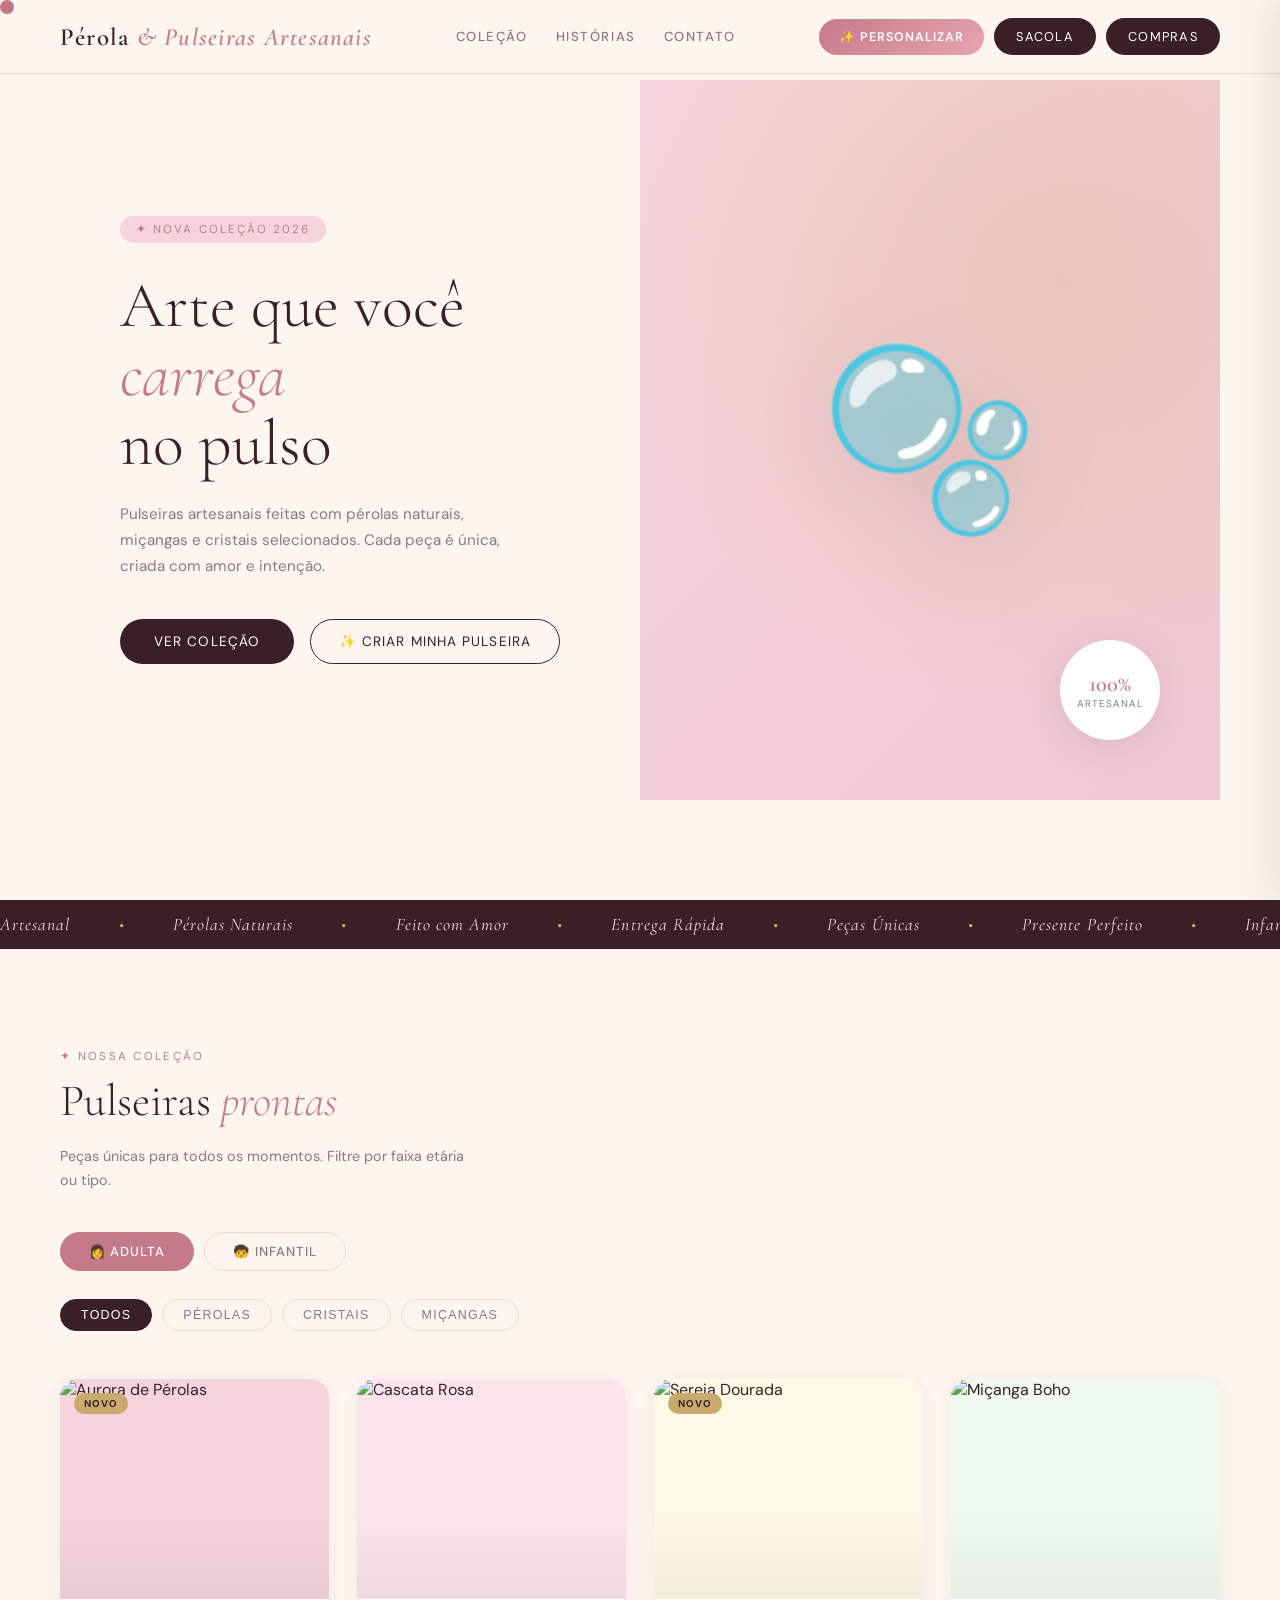
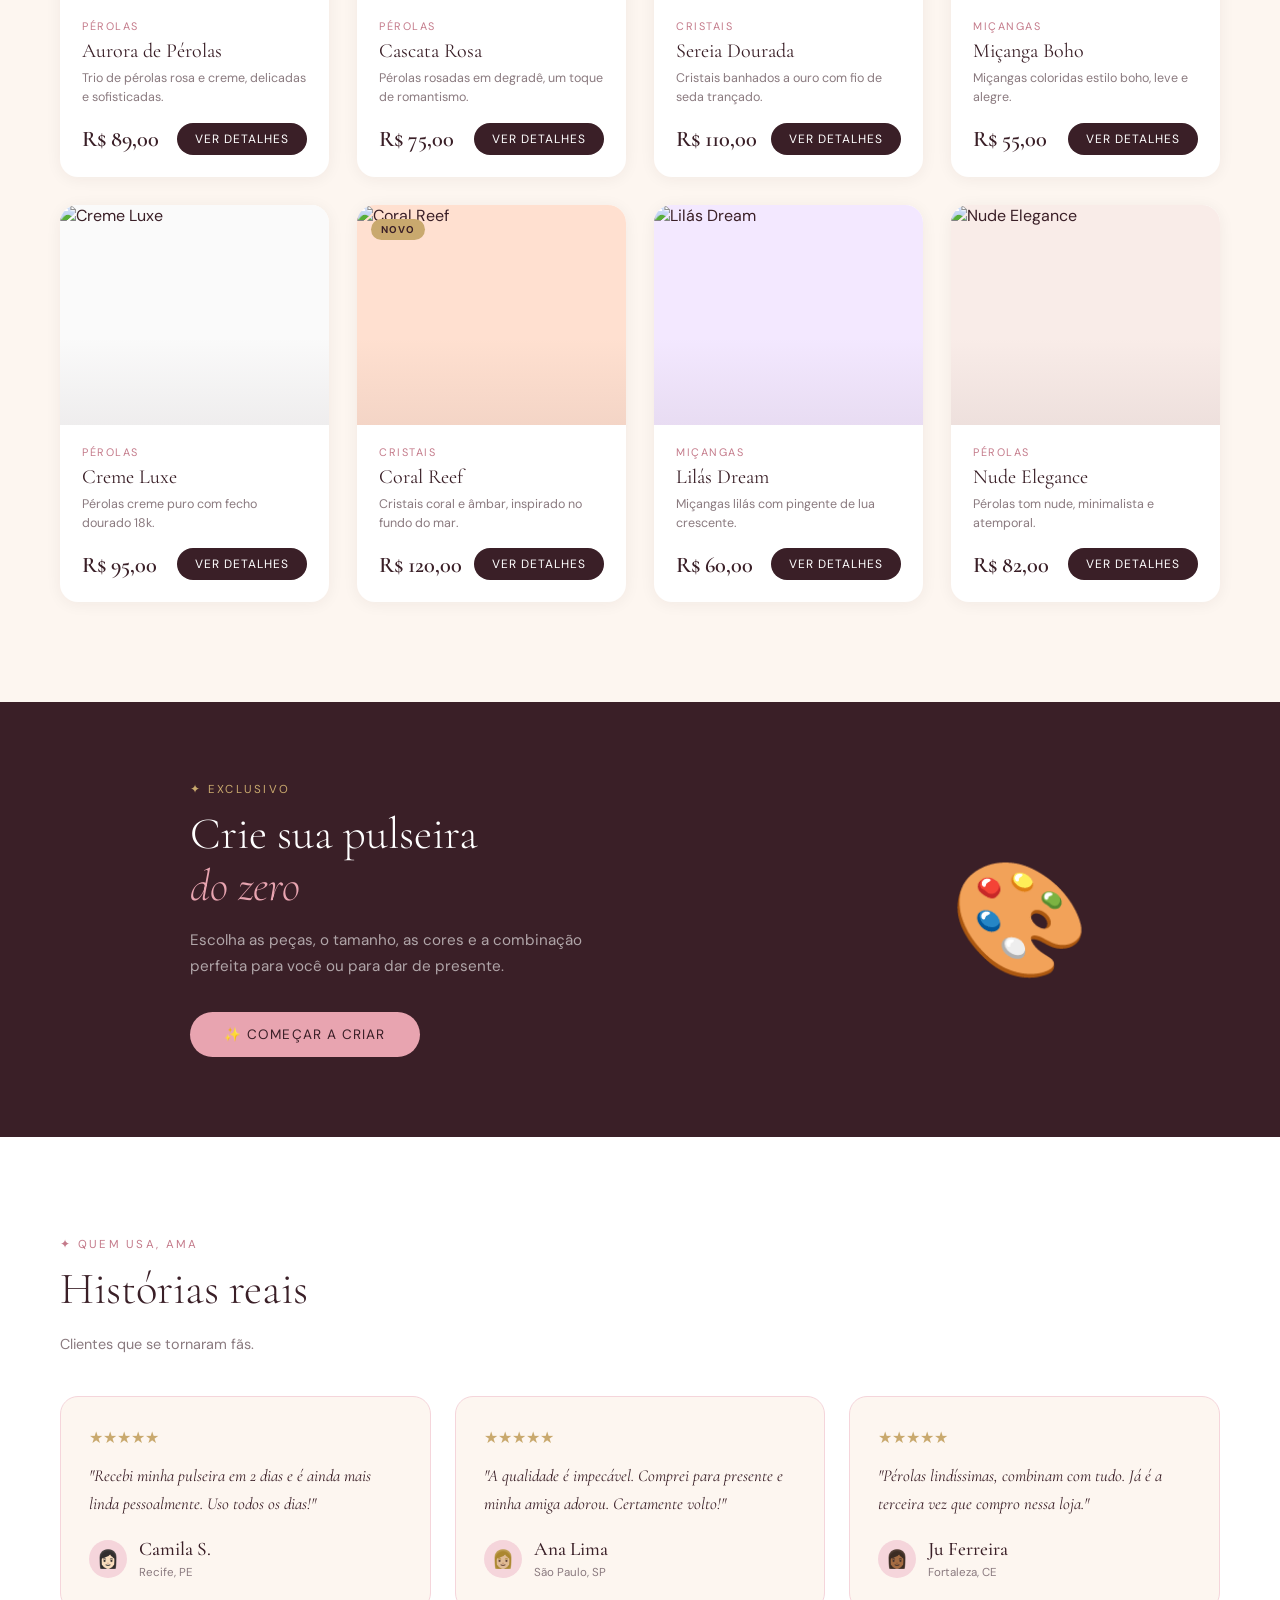
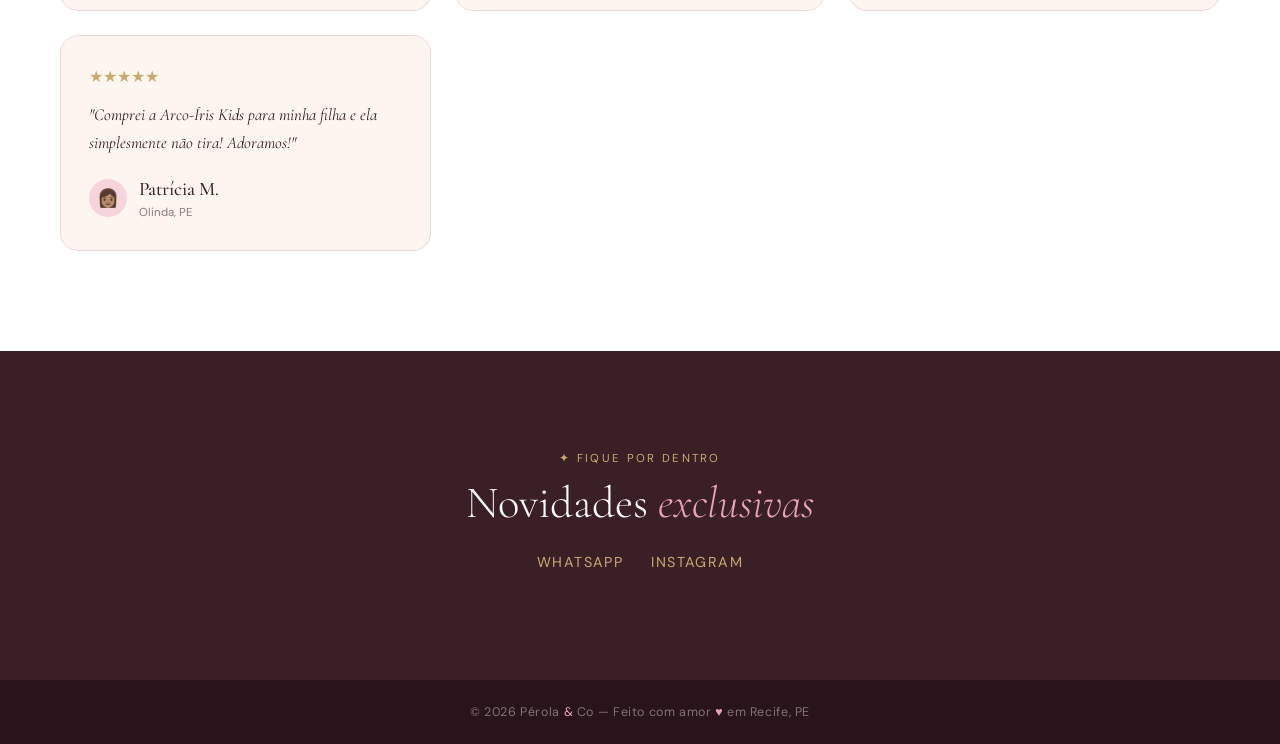
==== commit 9b771341: "nome" ====
--- a/index.html
+++ b/index.html
@@ -3,7 +3,7 @@
 <head>
 <meta charset="UTF-8">
 <meta name="viewport" content="width=device-width, initial-scale=1.0">
-<title>Pérola &amp; Co — Pulseiras Artesanais</title>
+<title>Pérola &amp; Pulseiras Artesanais</title>
 <link href="https://fonts.googleapis.com/css2?family=Cormorant+Garamond:ital,wght@0,300;0,400;0,600;1,300;1,400&family=DM+Sans:wght@300;400;500&display=swap" rel="stylesheet">
 <link rel="stylesheet" href="style.css">
 <!-- React (necessário para a página de personalização) -->
@@ -16,7 +16,7 @@
 <div id="cursor"></div>
  
 <header id="header">
-  <a class="logo" onclick="showPage('catalog')">Pérola <span>&amp; Co</span></a>
+  <a class="logo" onclick="showPage('catalog')">Pérola <span>&amp; Pulseiras Artesanais</span></a>
   <nav>
     <a onclick="showPage('catalog');setTimeout(()=>scrollToSection('#produtos'),100)">Coleção</a>
     <a onclick="showPage('catalog');setTimeout(()=>scrollToSection('#depoimentos'),150)">Histórias</a>
